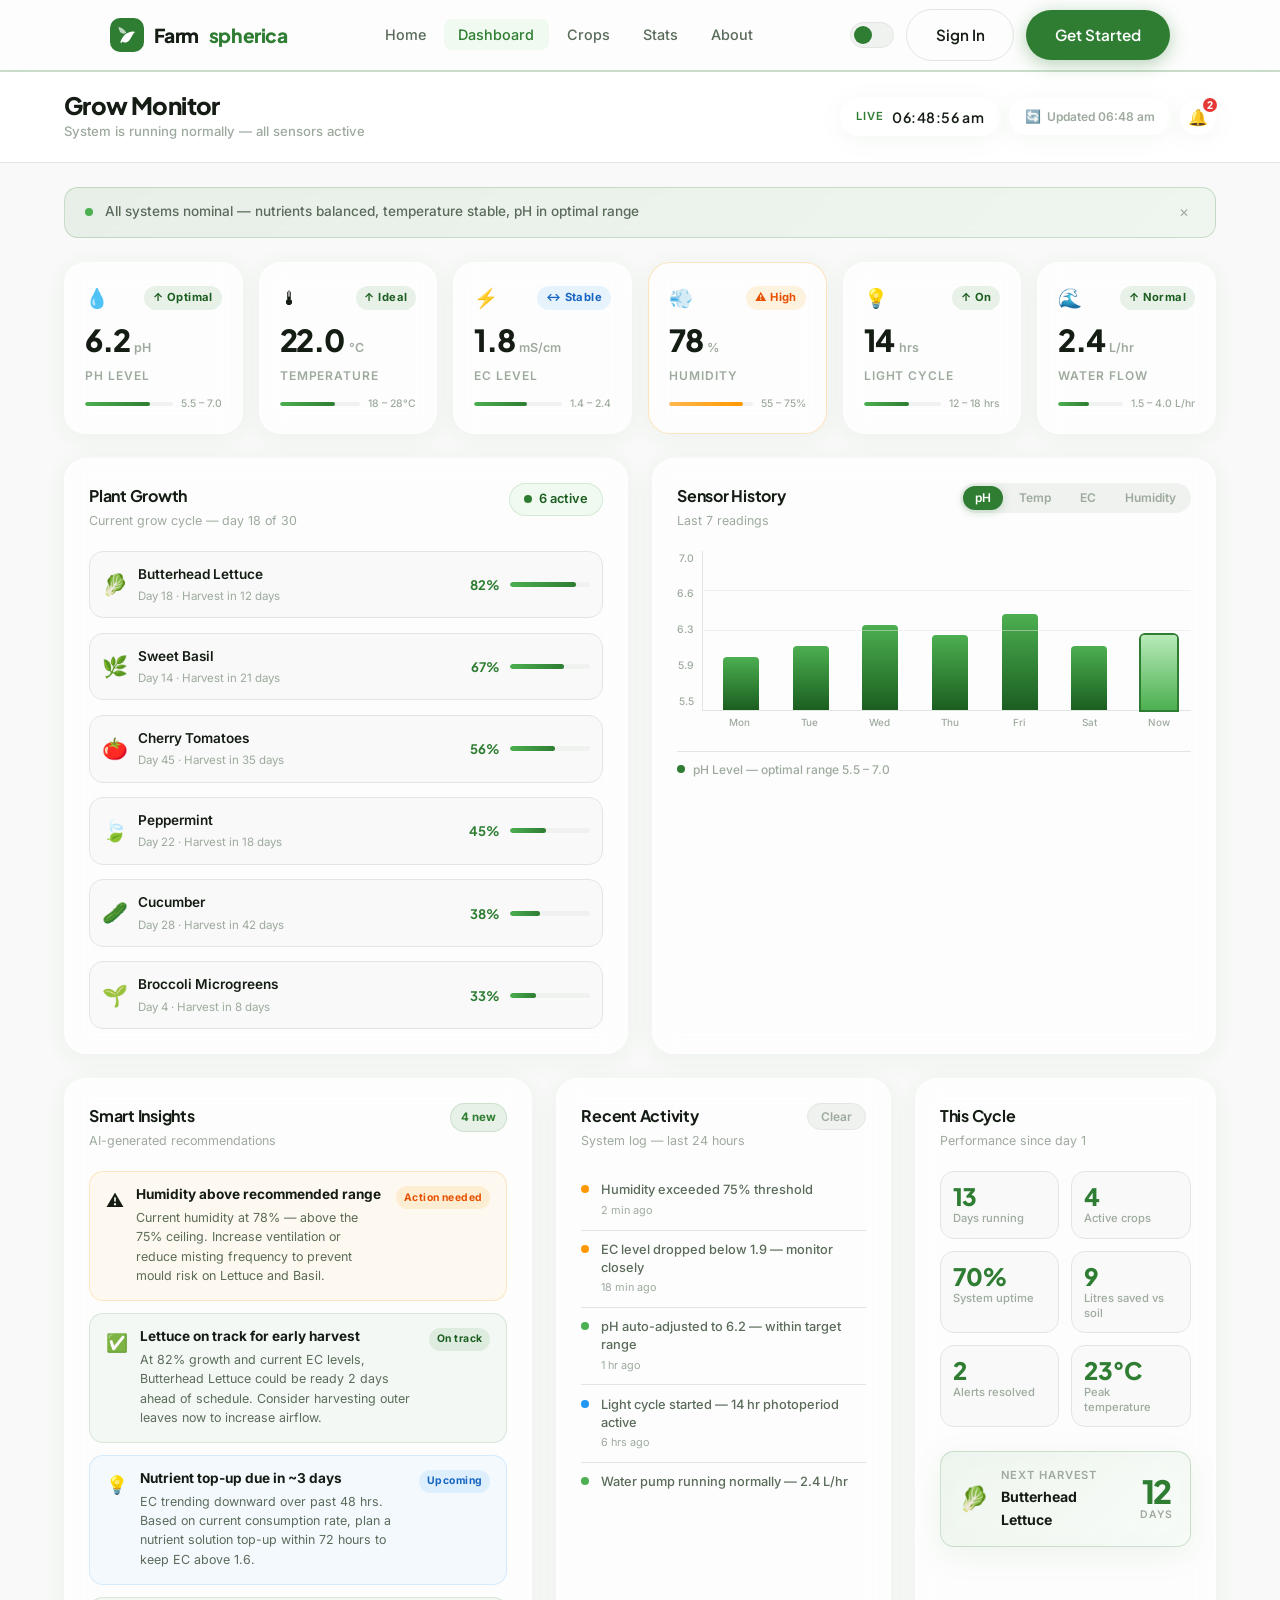
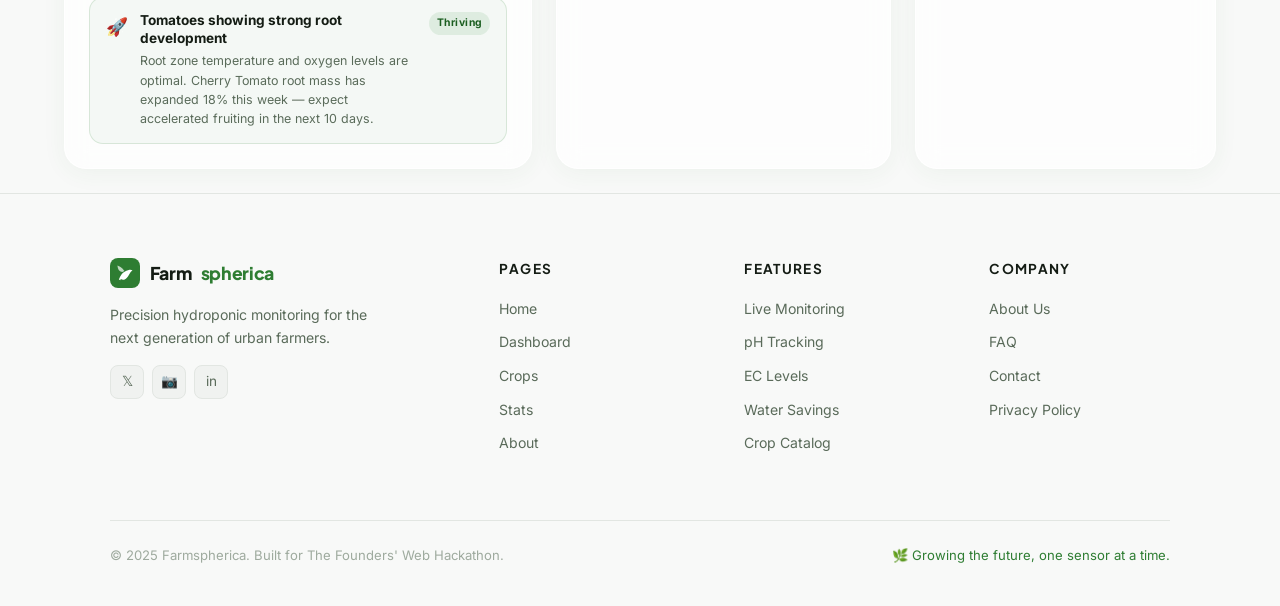
==== dashboard.html @ fe7f2548 "Add files via upload" ====
<!DOCTYPE html>
<html lang="en" data-theme="light">
<head>
  <meta charset="UTF-8" />
  <meta name="viewport" content="width=device-width, initial-scale=1.0" />
  <title>Dashboard — Farmspherica</title>
  <link rel="stylesheet" href="style.css" />
  <link rel="stylesheet" href="mobile.css" />
  <link rel="stylesheet" href="dashboard.css" />
  <link rel="preconnect" href="https://fonts.googleapis.com" />
  <link rel="preconnect" href="https://fonts.gstatic.com" crossorigin />
</head>
<body>

  <!-- ═══════════════ HEADER ═══════════════ -->
  <header class="site-header" id="site-header">
    <nav class="nav-inner">
      <a href="index.html" class="nav-logo">
        <div class="nav-logo-icon">
          <svg viewBox="0 0 24 24" xmlns="http://www.w3.org/2000/svg">
            <path d="M17 8C8 10 5.9 16.17 3.82 20.82L5.71 21.5C5.96 20.97 6.23 20.43 6.5 19.91C7.44 20.58 8.5 21 9.5 21C13.5 21 15.5 17.5 17.5 14C18.5 12.27 20 9.5 22 8.5C20.93 7.83 18.79 7.65 17 8Z"/>
            <path d="M2 2C2 2 2 8 6 10C9.5 11.73 11 9 11 9C11 9 9 6 6 4L2 2Z" opacity="0.7"/>
          </svg>
        </div>
        Farm<span>spherica</span>
      </a>

      <ul class="nav-links">
        <li><a href="index.html">Home</a></li>
        <li><a href="dashboard.html" class="active">Dashboard</a></li>
        <li><a href="crops.html">Crops</a></li>
        <li><a href="stats.html">Stats</a></li>
        <li><a href="about.html">About</a></li>
      </ul>

      <div class="nav-actions">
        <button class="theme-toggle" id="themeToggle" aria-label="Toggle dark mode"></button>
        <a href="login.html" class="btn btn-ghost nav-login-btn">Sign In</a>
        <a href="login.html" class="btn btn-primary nav-signup-btn">Get Started</a>
      </div>

      <button class="nav-hamburger" id="navHamburger" aria-label="Open menu">
        <span></span><span></span><span></span>
      </button>
    </nav>
  </header>

  <nav class="nav-mobile" id="navMobile">
    <a href="index.html">Home</a>
    <a href="dashboard.html" class="active">Dashboard</a>
    <a href="crops.html">Crops</a>
    <a href="stats.html">Stats</a>
    <a href="about.html">About</a>
    <div class="nav-mobile-divider"></div>
    <a href="login.html" class="nav-mobile-login" id="navMobileLogin">Sign In</a>
  </nav>

  <main class="dash-main">

    <!-- ═══════════════ DASH HEADER BAR ═══════════════ -->
    <div class="dash-topbar">
      <div class="dash-topbar-inner">
        <div class="dash-topbar-left">
          <div class="dash-greeting">
            <h1 class="dash-title">Grow Monitor</h1>
            <p class="dash-subtitle">System is running normally — all sensors active</p>
          </div>
        </div>
        <div class="dash-topbar-right">
          <div class="dash-clock-wrap glass-card">
            <span class="dash-clock-label">Live</span>
            <span class="dash-clock" id="live-clock">--:--:--</span>
          </div>
          <div class="dash-refresh glass-card">
            <span class="dash-refresh-icon" id="refreshIcon">🔄</span>
            <span id="last-refreshed">Updating…</span>
          </div>
          <button class="dash-alert-btn glass-card" id="alertToggleBtn" aria-label="View alerts">
            🔔
            <span class="alert-badge" id="alertBadge">2</span>
          </button>
        </div>
      </div>
    </div>

    <div class="dash-body">

      <!-- ═══════════════ SYSTEM STATUS BANNER ═══════════════ -->
      <div class="status-banner reveal" id="statusBanner">
        <div class="status-banner-dot"></div>
        <span class="status-banner-text" id="statusText">All systems nominal — nutrients balanced, temperature stable, pH in optimal range</span>
        <button class="status-banner-close" id="bannerClose" aria-label="Dismiss">✕</button>
      </div>

      <!-- ═══════════════ STAT CARDS ROW ═══════════════ -->
      <div class="stat-cards-grid">

        <div class="stat-card glass-card reveal delay-1" data-status="good">
          <div class="stat-card-top">
            <div class="stat-card-icon">💧</div>
            <div class="stat-card-trend trend-up" id="trend-ph">↑ Optimal</div>
          </div>
          <div class="stat-card-value">
            <span class="stat-big" id="sensor-ph">6.2</span>
            <span class="stat-unit">pH</span>
          </div>
          <div class="stat-card-label">pH Level</div>
          <div class="stat-card-bar">
            <div class="stat-bar-track">
              <div class="stat-bar-fill" id="bar-ph" style="width:0%" data-width="74%"></div>
            </div>
            <span class="stat-bar-range">5.5 – 7.0</span>
          </div>
        </div>

        <div class="stat-card glass-card reveal delay-2" data-status="good">
          <div class="stat-card-top">
            <div class="stat-card-icon">🌡</div>
            <div class="stat-card-trend trend-up" id="trend-temp">↑ Ideal</div>
          </div>
          <div class="stat-card-value">
            <span class="stat-big" id="sensor-temp">22.0</span>
            <span class="stat-unit">°C</span>
          </div>
          <div class="stat-card-label">Temperature</div>
          <div class="stat-card-bar">
            <div class="stat-bar-track">
              <div class="stat-bar-fill" id="bar-temp" style="width:0%" data-width="68%"></div>
            </div>
            <span class="stat-bar-range">18 – 28°C</span>
          </div>
        </div>

        <div class="stat-card glass-card reveal delay-3" data-status="good">
          <div class="stat-card-top">
            <div class="stat-card-icon">⚡</div>
            <div class="stat-card-trend trend-stable" id="trend-ec">↔ Stable</div>
          </div>
          <div class="stat-card-value">
            <span class="stat-big" id="sensor-ec">1.8</span>
            <span class="stat-unit">mS/cm</span>
          </div>
          <div class="stat-card-label">EC Level</div>
          <div class="stat-card-bar">
            <div class="stat-bar-track">
              <div class="stat-bar-fill" id="bar-ec" style="width:0%" data-width="60%"></div>
            </div>
            <span class="stat-bar-range">1.4 – 2.4</span>
          </div>
        </div>

        <div class="stat-card glass-card reveal delay-4" data-status="warn">
          <div class="stat-card-top">
            <div class="stat-card-icon">💨</div>
            <div class="stat-card-trend trend-warn" id="trend-hum">⚠ High</div>
          </div>
          <div class="stat-card-value">
            <span class="stat-big" id="sensor-hum">78</span>
            <span class="stat-unit">%</span>
          </div>
          <div class="stat-card-label">Humidity</div>
          <div class="stat-card-bar">
            <div class="stat-bar-track">
              <div class="stat-bar-fill warn" id="bar-hum" style="width:0%" data-width="88%"></div>
            </div>
            <span class="stat-bar-range">55 – 75%</span>
          </div>
        </div>

        <div class="stat-card glass-card reveal delay-5" data-status="good">
          <div class="stat-card-top">
            <div class="stat-card-icon">💡</div>
            <div class="stat-card-trend trend-up" id="trend-light">↑ On</div>
          </div>
          <div class="stat-card-value">
            <span class="stat-big" id="sensor-light">14</span>
            <span class="stat-unit">hrs</span>
          </div>
          <div class="stat-card-label">Light Cycle</div>
          <div class="stat-card-bar">
            <div class="stat-bar-track">
              <div class="stat-bar-fill" id="bar-light" style="width:0%" data-width="58%"></div>
            </div>
            <span class="stat-bar-range">12 – 18 hrs</span>
          </div>
        </div>

        <div class="stat-card glass-card reveal delay-6" data-status="good">
          <div class="stat-card-top">
            <div class="stat-card-icon">🌊</div>
            <div class="stat-card-trend trend-up" id="trend-water">↑ Normal</div>
          </div>
          <div class="stat-card-value">
            <span class="stat-big" id="sensor-water">2.4</span>
            <span class="stat-unit">L/hr</span>
          </div>
          <div class="stat-card-label">Water Flow</div>
          <div class="stat-card-bar">
            <div class="stat-bar-track">
              <div class="stat-bar-fill" id="bar-water" style="width:0%" data-width="48%"></div>
            </div>
            <span class="stat-bar-range">1.5 – 4.0 L/hr</span>
          </div>
        </div>

      </div>

      <!-- ═══════════════ MAIN GRID: CROPS + CHART + INSIGHTS ═══════════════ -->
      <div class="dash-mid-grid">

        <!-- PLANT GROWTH TRACKER -->
        <div class="dash-panel glass-card reveal" id="plantPanel">
          <div class="panel-header">
            <div>
              <h2 class="panel-title">Plant Growth</h2>
              <p class="panel-sub">Current grow cycle — day 18 of 30</p>
            </div>
            <span class="badge"><span class="dot"></span> 6 active</span>
          </div>

          <div class="plant-list" id="plantList">

            <div class="plant-item">
              <div class="plant-item-info">
                <span class="plant-item-emoji">🥬</span>
                <div class="plant-item-text">
                  <span class="plant-item-name">Butterhead Lettuce</span>
                  <span class="plant-item-meta">Day 18 · Harvest in 12 days</span>
                </div>
              </div>
              <div class="plant-item-right">
                <span class="plant-item-pct">82%</span>
                <div class="plant-progress-track">
                  <div class="plant-progress-fill dash-bar-fill" data-width="82%"></div>
                </div>
              </div>
            </div>

            <div class="plant-item">
              <div class="plant-item-info">
                <span class="plant-item-emoji">🌿</span>
                <div class="plant-item-text">
                  <span class="plant-item-name">Sweet Basil</span>
                  <span class="plant-item-meta">Day 14 · Harvest in 21 days</span>
                </div>
              </div>
              <div class="plant-item-right">
                <span class="plant-item-pct">67%</span>
                <div class="plant-progress-track">
                  <div class="plant-progress-fill dash-bar-fill" data-width="67%"></div>
                </div>
              </div>
            </div>

            <div class="plant-item">
              <div class="plant-item-info">
                <span class="plant-item-emoji">🍅</span>
                <div class="plant-item-text">
                  <span class="plant-item-name">Cherry Tomatoes</span>
                  <span class="plant-item-meta">Day 45 · Harvest in 35 days</span>
                </div>
              </div>
              <div class="plant-item-right">
                <span class="plant-item-pct">56%</span>
                <div class="plant-progress-track">
                  <div class="plant-progress-fill dash-bar-fill" data-width="56%"></div>
                </div>
              </div>
            </div>

            <div class="plant-item">
              <div class="plant-item-info">
                <span class="plant-item-emoji">🍃</span>
                <div class="plant-item-text">
                  <span class="plant-item-name">Peppermint</span>
                  <span class="plant-item-meta">Day 22 · Harvest in 18 days</span>
                </div>
              </div>
              <div class="plant-item-right">
                <span class="plant-item-pct">45%</span>
                <div class="plant-progress-track">
                  <div class="plant-progress-fill dash-bar-fill" data-width="45%"></div>
                </div>
              </div>
            </div>

            <div class="plant-item">
              <div class="plant-item-info">
                <span class="plant-item-emoji">🥒</span>
                <div class="plant-item-text">
                  <span class="plant-item-name">Cucumber</span>
                  <span class="plant-item-meta">Day 28 · Harvest in 42 days</span>
                </div>
              </div>
              <div class="plant-item-right">
                <span class="plant-item-pct">38%</span>
                <div class="plant-progress-track">
                  <div class="plant-progress-fill dash-bar-fill" data-width="38%"></div>
                </div>
              </div>
            </div>

            <div class="plant-item">
              <div class="plant-item-info">
                <span class="plant-item-emoji">🌱</span>
                <div class="plant-item-text">
                  <span class="plant-item-name">Broccoli Microgreens</span>
                  <span class="plant-item-meta">Day 4 · Harvest in 8 days</span>
                </div>
              </div>
              <div class="plant-item-right">
                <span class="plant-item-pct">33%</span>
                <div class="plant-progress-track">
                  <div class="plant-progress-fill dash-bar-fill" data-width="33%"></div>
                </div>
              </div>
            </div>

          </div>
        </div>

        <!-- SENSOR HISTORY CHART -->
        <div class="dash-panel glass-card reveal delay-2" id="chartPanel">
          <div class="panel-header">
            <div>
              <h2 class="panel-title">Sensor History</h2>
              <p class="panel-sub">Last 7 readings</p>
            </div>
            <div class="chart-tabs">
              <button class="chart-tab active" data-metric="ph">pH</button>
              <button class="chart-tab" data-metric="temp">Temp</button>
              <button class="chart-tab" data-metric="ec">EC</button>
              <button class="chart-tab" data-metric="hum">Humidity</button>
            </div>
          </div>
          <div class="chart-area">
            <div class="chart-y-labels" id="chartYLabels"></div>
            <div class="chart-bars-wrap">
              <div class="chart-bars" id="chartBars"></div>
              <div class="chart-x-labels" id="chartXLabels"></div>
            </div>
          </div>
          <div class="chart-legend">
            <span class="chart-legend-dot"></span>
            <span class="chart-legend-label" id="chartLegendLabel">pH Level — optimal range 5.5 – 7.0</span>
          </div>
        </div>

      </div>

      <!-- ═══════════════ INSIGHTS + ALERTS ROW ═══════════════ -->
      <div class="dash-bottom-grid">

        <!-- INSIGHTS PANEL -->
        <div class="dash-panel glass-card reveal" id="insightsPanel">
          <div class="panel-header">
            <div>
              <h2 class="panel-title">Smart Insights</h2>
              <p class="panel-sub">AI-generated recommendations</p>
            </div>
            <span class="insight-count-badge" id="insightCount">4 new</span>
          </div>

          <div class="insights-list" id="insightsList">

            <div class="insight-item insight-warn reveal delay-1">
              <div class="insight-icon">⚠️</div>
              <div class="insight-body">
                <p class="insight-title">Humidity above recommended range</p>
                <p class="insight-desc">Current humidity at 78% — above the 75% ceiling. Increase ventilation or reduce misting frequency to prevent mould risk on Lettuce and Basil.</p>
              </div>
              <span class="insight-tag tag-warn">Action needed</span>
            </div>

            <div class="insight-item insight-good reveal delay-2">
              <div class="insight-icon">✅</div>
              <div class="insight-body">
                <p class="insight-title">Lettuce on track for early harvest</p>
                <p class="insight-desc">At 82% growth and current EC levels, Butterhead Lettuce could be ready 2 days ahead of schedule. Consider harvesting outer leaves now to increase airflow.</p>
              </div>
              <span class="insight-tag tag-good">On track</span>
            </div>

            <div class="insight-item insight-info reveal delay-3">
              <div class="insight-icon">💡</div>
              <div class="insight-body">
                <p class="insight-title">Nutrient top-up due in ~3 days</p>
                <p class="insight-desc">EC trending downward over past 48 hrs. Based on current consumption rate, plan a nutrient solution top-up within 72 hours to keep EC above 1.6.</p>
              </div>
              <span class="insight-tag tag-info">Upcoming</span>
            </div>

            <div class="insight-item insight-good reveal delay-4">
              <div class="insight-icon">🚀</div>
              <div class="insight-body">
                <p class="insight-title">Tomatoes showing strong root development</p>
                <p class="insight-desc">Root zone temperature and oxygen levels are optimal. Cherry Tomato root mass has expanded 18% this week — expect accelerated fruiting in the next 10 days.</p>
              </div>
              <span class="insight-tag tag-good">Thriving</span>
            </div>

          </div>
        </div>

        <!-- ALERTS + ACTIVITY PANEL -->
        <div class="dash-panel glass-card reveal delay-2" id="alertsPanel">
          <div class="panel-header">
            <div>
              <h2 class="panel-title">Recent Activity</h2>
              <p class="panel-sub">System log — last 24 hours</p>
            </div>
            <button class="clear-log-btn" id="clearLogBtn">Clear</button>
          </div>

          <div class="activity-log" id="activityLog">

            <div class="activity-item activity-warn">
              <div class="activity-dot dot-warn"></div>
              <div class="activity-body">
                <p class="activity-text">Humidity exceeded 75% threshold</p>
                <span class="activity-time">2 min ago</span>
              </div>
            </div>

            <div class="activity-item activity-warn">
              <div class="activity-dot dot-warn"></div>
              <div class="activity-body">
                <p class="activity-text">EC level dropped below 1.9 — monitor closely</p>
                <span class="activity-time">18 min ago</span>
              </div>
            </div>

            <div class="activity-item activity-good">
              <div class="activity-dot dot-good"></div>
              <div class="activity-body">
                <p class="activity-text">pH auto-adjusted to 6.2 — within target range</p>
                <span class="activity-time">1 hr ago</span>
              </div>
            </div>

            <div class="activity-item activity-info">
              <div class="activity-dot dot-info"></div>
              <div class="activity-body">
                <p class="activity-text">Light cycle started — 14 hr photoperiod active</p>
                <span class="activity-time">6 hrs ago</span>
              </div>
            </div>

            <div class="activity-item activity-good">
              <div class="activity-dot dot-good"></div>
              <div class="activity-body">
                <p class="activity-text">Water pump running normally — 2.4 L/hr</p>
                <span class="activity-time">6 hrs ago</span>
              </div>
            </div>

            <div class="activity-item activity-good">
              <div class="activity-dot dot-good"></div>
              <div class="activity-body">
                <p class="activity-text">Temperature stable at 22°C for 12+ hours</p>
                <span class="activity-time">12 hrs ago</span>
              </div>
            </div>

            <div class="activity-item activity-info">
              <div class="activity-dot dot-info"></div>
              <div class="activity-body">
                <p class="activity-text">Daily nutrient dosage completed successfully</p>
                <span class="activity-time">18 hrs ago</span>
              </div>
            </div>

            <div class="activity-item activity-good">
              <div class="activity-dot dot-good"></div>
              <div class="activity-body">
                <p class="activity-text">System health check passed — all sensors online</p>
                <span class="activity-time">24 hrs ago</span>
              </div>
            </div>

          </div>
        </div>

        <!-- QUICK STATS PANEL -->
        <div class="dash-panel glass-card reveal delay-3" id="quickStatsPanel">
          <div class="panel-header">
            <div>
              <h2 class="panel-title">This Cycle</h2>
              <p class="panel-sub">Performance since day 1</p>
            </div>
          </div>

          <div class="quick-stats-grid">
            <div class="quick-stat-item">
              <span class="quick-stat-num" data-count="18">0</span>
              <span class="quick-stat-label">Days running</span>
            </div>
            <div class="quick-stat-item">
              <span class="quick-stat-num" data-count="6">0</span>
              <span class="quick-stat-label">Active crops</span>
            </div>
            <div class="quick-stat-item">
              <span class="quick-stat-num" data-count="94" data-suffix="%">0</span>
              <span class="quick-stat-label">System uptime</span>
            </div>
            <div class="quick-stat-item">
              <span class="quick-stat-num" data-count="12">0</span>
              <span class="quick-stat-label">Litres saved vs soil</span>
            </div>
            <div class="quick-stat-item">
              <span class="quick-stat-num" data-count="3">0</span>
              <span class="quick-stat-label">Alerts resolved</span>
            </div>
            <div class="quick-stat-item">
              <span class="quick-stat-num" data-count="31" data-suffix="°C">0</span>
              <span class="quick-stat-label">Peak temperature</span>
            </div>
          </div>

          <!-- Next harvest countdown -->
          <div class="harvest-countdown glass">
            <span class="harvest-icon">🥬</span>
            <div class="harvest-text">
              <p class="harvest-label">Next harvest</p>
              <p class="harvest-crop">Butterhead Lettuce</p>
            </div>
            <div class="harvest-days">
              <span class="harvest-num" id="harvestDays">12</span>
              <span class="harvest-unit">days</span>
            </div>
          </div>
        </div>

      </div>

    </div><!-- /dash-body -->
  </main>

  <!-- ═══════════════ FOOTER ═══════════════ -->
  <footer class="site-footer">
    <div class="footer-inner">
      <div class="footer-top">
        <div class="footer-brand">
          <div class="footer-logo">
            <div class="footer-logo-icon">
              <svg viewBox="0 0 24 24"><path d="M17 8C8 10 5.9 16.17 3.82 20.82L5.71 21.5C5.96 20.97 6.23 20.43 6.5 19.91C7.44 20.58 8.5 21 9.5 21C13.5 21 15.5 17.5 17.5 14C18.5 12.27 20 9.5 22 8.5C20.93 7.83 18.79 7.65 17 8Z"/><path d="M2 2C2 2 2 8 6 10C9.5 11.73 11 9 11 9C11 9 9 6 6 4L2 2Z" opacity="0.7"/></svg>
            </div>
            Farm<span style="color:var(--accent)">spherica</span>
          </div>
          <p class="footer-tagline">Precision hydroponic monitoring for the next generation of urban farmers.</p>
          <div class="footer-socials">
            <a class="social-btn" href="#">𝕏</a>
            <a class="social-btn" href="#">📷</a>
            <a class="social-btn" href="#">in</a>
          </div>
        </div>
        <div>
          <p class="footer-col-title">Pages</p>
          <ul class="footer-links">
            <li><a href="index.html">Home</a></li>
            <li><a href="dashboard.html">Dashboard</a></li>
            <li><a href="crops.html">Crops</a></li>
            <li><a href="stats.html">Stats</a></li>
            <li><a href="about.html">About</a></li>
          </ul>
        </div>
        <div>
          <p class="footer-col-title">Features</p>
          <ul class="footer-links">
            <li><a href="#">Live Monitoring</a></li>
            <li><a href="#">pH Tracking</a></li>
            <li><a href="#">EC Levels</a></li>
            <li><a href="stats.html">Water Savings</a></li>
            <li><a href="crops.html">Crop Catalog</a></li>
          </ul>
        </div>
        <div>
          <p class="footer-col-title">Company</p>
          <ul class="footer-links">
            <li><a href="about.html">About Us</a></li>
            <li><a href="about.html#faq">FAQ</a></li>
            <li><a href="#">Contact</a></li>
            <li><a href="#">Privacy Policy</a></li>
          </ul>
        </div>
      </div>
      <div class="footer-bottom">
        <p class="footer-copy">© 2025 Farmspherica. Built for The Founders' Web Hackathon.</p>
        <p class="footer-copy" style="color: var(--accent);">🌿 Growing the future, one sensor at a time.</p>
      </div>
    </div>
  </footer>

  <script src="auth.js"></script>
  <script src="app.js"></script>
  <script src="dashboard.js"></script>
</body>
</html>
---- style.css ----
/* ============================================================
   FARMSPHERICA — style.css
   White & green base · Glassmorphism · Scroll animations
   Dark mode via [data-theme="dark"] on <html>
   ============================================================ */

/* ── Fonts ── */
@import url('https://fonts.googleapis.com/css2?family=Plus+Jakarta+Sans:wght@400;500;600;700;800&family=Inter:wght@400;500;600&display=swap');

/* ── Design tokens ── */
:root {
  /* Core palette */
  --green-50:  #f0faf0;
  --green-100: #dcf5dc;
  --green-200: #b8eab8;
  --green-400: #4caf50;
  --green-500: #2e7d32;
  --green-600: #1b5e20;
  --green-700: #144d18;

  /* Neutrals */
  --white:     #ffffff;
  --gray-50:   #f8f9f8;
  --gray-100:  #f0f2f0;
  --gray-200:  #e2e6e2;
  --gray-400:  #9eaa9e;
  --gray-600:  #5a6b5a;
  --gray-800:  #2a342a;
  --gray-900:  #141c14;

  /* Semantic */
  --bg:           var(--white);
  --bg-secondary: var(--gray-50);
  --bg-tertiary:  var(--gray-100);
  --text-primary:   var(--gray-900);
  --text-secondary: var(--gray-600);
  --text-muted:     var(--gray-400);
  --accent:       var(--green-500);
  --accent-light: var(--green-400);
  --accent-soft:  var(--green-50);
  --border:       var(--gray-200);

  /* Glassmorphism */
  --glass-bg:     rgba(255, 255, 255, 0.65);
  --glass-border: rgba(255, 255, 255, 0.8);
  --glass-blur:   blur(18px);
  --glass-shadow: 0 8px 32px rgba(46, 125, 50, 0.08);

  /* Glass cards */
  --card-bg:     rgba(255, 255, 255, 0.7);
  --card-border: rgba(255, 255, 255, 0.9);
  --card-shadow: 0 4px 24px rgba(46, 125, 50, 0.06);

  /* Typography */
  --font-display: 'Plus Jakarta Sans', sans-serif;
  --font-body:    'Inter', sans-serif;

  /* Spacing */
  --space-xs:  0.5rem;
  --space-sm:  1rem;
  --space-md:  1.5rem;
  --space-lg:  2.5rem;
  --space-xl:  4rem;
  --space-2xl: 6rem;
  --space-3xl: 8rem;

  /* Radius */
  --radius-sm:  8px;
  --radius-md:  14px;
  --radius-lg:  22px;
  --radius-xl:  32px;
  --radius-full: 9999px;

  /* Transition */
  --transition: 0.3s cubic-bezier(0.4, 0, 0.2, 1);
  --transition-slow: 0.6s cubic-bezier(0.4, 0, 0.2, 1);

  /* Nav height */
  --nav-h: 72px;
}

/* ── Dark mode tokens ── */
[data-theme="dark"] {
  --bg:           #0e1a0e;
  --bg-secondary: #131f13;
  --bg-tertiary:  #1a2b1a;
  --text-primary:   #edf4ed;
  --text-secondary: #8fa88f;
  --text-muted:     #5a7a5a;
  --accent:       var(--green-400);
  --accent-light: #66bb6a;
  --accent-soft:  rgba(76, 175, 80, 0.12);
  --border:       rgba(255,255,255,0.08);

  --glass-bg:     rgba(14, 26, 14, 0.75);
  --glass-border: rgba(76, 175, 80, 0.15);
  --glass-shadow: 0 8px 32px rgba(0, 0, 0, 0.4);

  --card-bg:     rgba(19, 31, 19, 0.8);
  --card-border: rgba(76, 175, 80, 0.12);
  --card-shadow: 0 4px 24px rgba(0, 0, 0, 0.3);
}

/* ── Reset ── */
*, *::before, *::after { box-sizing: border-box; margin: 0; padding: 0; }
html { scroll-behavior: smooth; font-size: 16px; }
body {
  font-family: var(--font-body);
  background: var(--bg);
  color: var(--text-primary);
  transition: background var(--transition), color var(--transition);
  overflow-x: hidden;
  line-height: 1.6;
}
img { max-width: 100%; display: block; }
a { color: inherit; text-decoration: none; }
button { cursor: pointer; border: none; background: none; font-family: inherit; }
ul, ol { list-style: none; }

/* ── Typography scale ── */
.display-xl {
  font-family: var(--font-display);
  font-size: clamp(3rem, 7vw, 5.5rem);
  font-weight: 800;
  line-height: 1.05;
  letter-spacing: -0.03em;
  color: var(--text-primary);
}
.display-lg {
  font-family: var(--font-display);
  font-size: clamp(2.2rem, 4.5vw, 3.6rem);
  font-weight: 800;
  line-height: 1.1;
  letter-spacing: -0.025em;
  color: var(--text-primary);
}
.display-md {
  font-family: var(--font-display);
  font-size: clamp(1.5rem, 3vw, 2.2rem);
  font-weight: 700;
  line-height: 1.2;
  letter-spacing: -0.02em;
  color: var(--text-primary);
}
.body-lg {
  font-size: clamp(1rem, 1.6vw, 1.2rem);
  line-height: 1.7;
  color: var(--text-secondary);
  font-weight: 400;
}
.body-sm {
  font-size: 0.9rem;
  line-height: 1.6;
  color: var(--text-secondary);
}
.label {
  font-size: 0.78rem;
  font-weight: 600;
  letter-spacing: 0.14em;
  text-transform: uppercase;
  color: var(--accent);
}
.accent-text { color: var(--accent); }

/* ── Layout ── */
.container {
  width: 100%;
  max-width: 1140px;
  margin: 0 auto;
  padding: 0 var(--space-lg);
}

section {
  padding: var(--space-3xl) 0;
}

/* ── Glassmorphism utilities ── */
.glass {
  background: var(--glass-bg);
  border: 1px solid var(--glass-border);
  backdrop-filter: var(--glass-blur);
  -webkit-backdrop-filter: var(--glass-blur);
  box-shadow: var(--glass-shadow);
}
.glass-card {
  background: var(--card-bg);
  border: 1px solid var(--card-border);
  backdrop-filter: blur(12px);
  -webkit-backdrop-filter: blur(12px);
  box-shadow: var(--card-shadow);
  border-radius: var(--radius-lg);
}

/* ── Buttons ── */
.btn {
  display: inline-flex;
  align-items: center;
  gap: 0.5rem;
  padding: 0.8rem 1.8rem;
  border-radius: var(--radius-full);
  font-family: var(--font-display);
  font-weight: 600;
  font-size: 0.95rem;
  transition: all var(--transition);
}
.btn-primary {
  background: var(--accent);
  color: #fff;
  box-shadow: 0 4px 18px rgba(46, 125, 50, 0.35);
}
.btn-primary:hover {
  background: var(--green-600);
  transform: translateY(-2px);
  box-shadow: 0 8px 28px rgba(46, 125, 50, 0.4);
}
.btn-ghost {
  border: 1.5px solid var(--border);
  color: var(--text-primary);
  background: transparent;
}
.btn-ghost:hover {
  border-color: var(--accent);
  color: var(--accent);
  background: var(--accent-soft);
}

/* ── Badge / tag ── */
.badge {
  display: inline-flex;
  align-items: center;
  gap: 0.4rem;
  padding: 0.35rem 0.9rem;
  border-radius: var(--radius-full);
  font-size: 0.8rem;
  font-weight: 600;
  background: var(--accent-soft);
  color: var(--green-600);
  border: 1px solid rgba(46,125,50,0.15);
}
[data-theme="dark"] .badge {
  color: var(--green-200);
}

/* ── Dot decoration ── */
.dot {
  display: inline-block;
  width: 8px;
  height: 8px;
  border-radius: 50%;
  background: var(--accent);
}

/* ═══════════════════════════════════════
   HEADER / NAV
═══════════════════════════════════════ */
.site-header {
  position: fixed;
  top: 0;
  left: 0;
  right: 0;
  z-index: 100;
  height: var(--nav-h);
  display: flex;
  align-items: center;
  background: var(--glass-bg);
  border-bottom: 1px solid var(--glass-border);
  backdrop-filter: var(--glass-blur);
  -webkit-backdrop-filter: var(--glass-blur);
  transition: background var(--transition), border-color var(--transition), box-shadow var(--transition);
  border-bottom: 2px solid rgba(46, 125, 50, 0.25);
}
.site-header.scrolled {
  box-shadow: 0 4px 24px rgba(46,125,50,0.1);
}
.nav-inner {
  display: flex;
  align-items: center;
  justify-content: space-between;
  width: 100%;
  max-width: 1140px;
  margin: 0 auto;
  padding: 0 var(--space-lg);
}
.nav-logo {
  display: flex;
  align-items: center;
  gap: 0.6rem;
  font-family: var(--font-display);
  font-weight: 800;
  font-size: 1.2rem;
  color: var(--text-primary);
  letter-spacing: -0.02em;
}
.nav-logo-icon {
  width: 34px;
  height: 34px;
  background: var(--accent);
  border-radius: 10px;
  display: flex;
  align-items: center;
  justify-content: center;
  flex-shrink: 0;
}
.nav-logo-icon svg {
  width: 20px;
  height: 20px;
  fill: #fff;
}
.nav-logo span { color: var(--accent); }

.nav-links {
  display: flex;
  align-items: center;
  gap: 0.25rem;
}
.nav-links a {
  padding: 0.45rem 0.9rem;
  border-radius: var(--radius-sm);
  font-size: 0.9rem;
  font-weight: 500;
  color: var(--text-secondary);
  transition: all var(--transition);
}
.nav-links a:hover,
.nav-links a.active {
  color: var(--accent);
  background: var(--accent-soft);
}

.nav-actions {
  display: flex;
  align-items: center;
  gap: 0.75rem;
}

/* Dark mode toggle */
.theme-toggle {
  width: 44px;
  height: 26px;
  border-radius: var(--radius-full);
  background: var(--bg-tertiary);
  border: 1.5px solid var(--border);
  position: relative;
  transition: all var(--transition);
  flex-shrink: 0;
}
.theme-toggle::after {
  content: '';
  position: absolute;
  top: 3px;
  left: 3px;
  width: 18px;
  height: 18px;
  border-radius: 50%;
  background: var(--accent);
  transition: transform var(--transition);
}
[data-theme="dark"] .theme-toggle {
  background: var(--green-700);
  border-color: var(--accent);
}
[data-theme="dark"] .theme-toggle::after {
  transform: translateX(18px);
}

/* Hamburger */
.nav-hamburger {
  display: none;
  flex-direction: column;
  gap: 5px;
  padding: 6px;
  border-radius: var(--radius-sm);
}
.nav-hamburger span {
  display: block;
  width: 22px;
  height: 2px;
  background: var(--text-primary);
  border-radius: 2px;
  transition: all var(--transition);
}
.nav-hamburger.open span:nth-child(1) { transform: translateY(7px) rotate(45deg); }
.nav-hamburger.open span:nth-child(2) { opacity: 0; }
.nav-hamburger.open span:nth-child(3) { transform: translateY(-7px) rotate(-45deg); }

/* Mobile nav */
.nav-mobile {
  display: none;
  position: fixed;
  top: var(--nav-h);
  left: 0;
  right: 0;
  z-index: 99;
  background: var(--glass-bg);
  backdrop-filter: var(--glass-blur);
  -webkit-backdrop-filter: var(--glass-blur);
  border-bottom: 1px solid var(--glass-border);
  padding: var(--space-sm) var(--space-lg);
  flex-direction: column;
  gap: 0.25rem;
}
.nav-mobile.open { display: flex; }
.nav-mobile a {
  padding: 0.7rem 0.9rem;
  border-radius: var(--radius-sm);
  font-weight: 500;
  color: var(--text-secondary);
  transition: all var(--transition);
}
.nav-mobile a:hover { color: var(--accent); background: var(--accent-soft); }

/* ═══════════════════════════════════════
   SCROLL ANIMATIONS
═══════════════════════════════════════ */
.reveal {
  opacity: 0;
  transform: translateY(32px);
  transition: opacity 0.7s cubic-bezier(0.4, 0, 0.2, 1),
              transform 0.7s cubic-bezier(0.4, 0, 0.2, 1);
}
.reveal.visible {
  opacity: 1;
  transform: translateY(0);
}
.reveal-left {
  opacity: 0;
  transform: translateX(-32px);
  transition: opacity 0.7s cubic-bezier(0.4, 0, 0.2, 1),
              transform 0.7s cubic-bezier(0.4, 0, 0.2, 1);
}
.reveal-left.visible {
  opacity: 1;
  transform: translateX(0);
}
.reveal-right {
  opacity: 0;
  transform: translateX(32px);
  transition: opacity 0.7s cubic-bezier(0.4, 0, 0.2, 1),
              transform 0.7s cubic-bezier(0.4, 0, 0.2, 1);
}
.reveal-right.visible {
  opacity: 1;
  transform: translateX(0);
}
.reveal-scale {
  opacity: 0;
  transform: scale(0.94);
  transition: opacity 0.6s cubic-bezier(0.4, 0, 0.2, 1),
              transform 0.6s cubic-bezier(0.4, 0, 0.2, 1);
}
.reveal-scale.visible {
  opacity: 1;
  transform: scale(1);
}

/* Stagger delays */
.delay-1 { transition-delay: 0.1s; }
.delay-2 { transition-delay: 0.2s; }
.delay-3 { transition-delay: 0.3s; }
.delay-4 { transition-delay: 0.4s; }
.delay-5 { transition-delay: 0.5s; }
.delay-6 { transition-delay: 0.6s; }

/* ═══════════════════════════════════════
   HERO SECTION
═══════════════════════════════════════ */
.hero {
  min-height: 100vh;
  display: flex;
  align-items: center;
  padding-top: var(--nav-h);
  position: relative;
  overflow: hidden;
  background: var(--bg);
}

/* Soft radial glow behind hero */
.hero::before {
  content: '';
  position: absolute;
  top: -10%;
  right: -5%;
  width: 60vw;
  height: 70vh;
  background: radial-gradient(ellipse at center, rgba(76,175,80,0.13) 0%, transparent 70%);
  pointer-events: none;
}
.hero::after {
  content: '';
  position: absolute;
  bottom: -5%;
  left: -5%;
  width: 40vw;
  height: 50vh;
  background: radial-gradient(ellipse at center, rgba(46,125,50,0.08) 0%, transparent 70%);
  pointer-events: none;
}

.hero-inner {
  display: grid;
  grid-template-columns: 1fr 1fr;
  align-items: center;
  gap: var(--space-xl);
  position: relative;
  z-index: 1;
}
.hero-content { display: flex; flex-direction: column; gap: var(--space-md); }

.hero-eyebrow {
  display: flex;
  align-items: center;
  gap: 0.6rem;
}

.hero-headline { display: flex; flex-direction: column; gap: 0.2rem; }
.hero-headline .line-green { color: var(--accent); }

.hero-ctas {
  display: flex;
  align-items: center;
  gap: var(--space-sm);
  flex-wrap: wrap;
  margin-top: 0.5rem;
}

.hero-stats {
  display: flex;
  gap: var(--space-lg);
  padding-top: var(--space-sm);
  border-top: 1px solid var(--border);
  margin-top: 0.5rem;
  flex-wrap: wrap;
}
.hero-stat-item { display: flex; flex-direction: column; gap: 0.2rem; }
.hero-stat-num {
  font-family: var(--font-display);
  font-size: 1.6rem;
  font-weight: 800;
  letter-spacing: -0.03em;
  color: var(--text-primary);
}
.hero-stat-label { font-size: 0.82rem; color: var(--text-muted); font-weight: 500; }

/* Hero visual (right column) */
.hero-visual {
  position: relative;
  display: flex;
  justify-content: center;
  align-items: center;
}

.hero-card-wrap {
  position: relative;
  width: 100%;
  max-width: 420px;
}

/* Main glass card in hero */
.hero-glass-card {
  background: var(--card-bg);
  border: 1px solid var(--card-border);
  backdrop-filter: blur(20px);
  -webkit-backdrop-filter: blur(20px);
  box-shadow: 0 20px 60px rgba(46,125,50,0.12), 0 4px 16px rgba(0,0,0,0.06);
  border-radius: var(--radius-xl);
  padding: var(--space-lg);
  position: relative;
  z-index: 2;
}

.hero-card-header {
  display: flex;
  align-items: center;
  justify-content: space-between;
  margin-bottom: var(--space-md);
}
.hero-card-title {
  font-family: var(--font-display);
  font-size: 1rem;
  font-weight: 700;
  color: var(--text-primary);
}
.status-pill {
  display: flex;
  align-items: center;
  gap: 0.4rem;
  font-size: 0.75rem;
  font-weight: 600;
  color: var(--green-600);
  background: var(--green-50);
  border: 1px solid rgba(46,125,50,0.15);
  padding: 0.3rem 0.7rem;
  border-radius: var(--radius-full);
}
[data-theme="dark"] .status-pill {
  color: var(--green-200);
  background: rgba(76,175,80,0.1);
}
.status-dot {
  width: 7px;
  height: 7px;
  border-radius: 50%;
  background: var(--green-400);
  animation: blink 2s ease-in-out infinite;
}
@keyframes blink {
  0%, 100% { opacity: 1; }
  50% { opacity: 0.3; }
}

.hero-mini-stats {
  display: grid;
  grid-template-columns: 1fr 1fr;
  gap: var(--space-sm);
  margin-bottom: var(--space-md);
}
.mini-stat-card {
  background: var(--bg-secondary);
  border: 1px solid var(--border);
  border-radius: var(--radius-md);
  padding: var(--space-sm);
  transition: all var(--transition);
}
.mini-stat-card:hover {
  border-color: rgba(46,125,50,0.3);
  transform: translateY(-2px);
}
.mini-stat-label {
  font-size: 0.73rem;
  color: var(--text-muted);
  font-weight: 500;
  margin-bottom: 0.3rem;
  text-transform: uppercase;
  letter-spacing: 0.08em;
}
.mini-stat-value {
  font-family: var(--font-display);
  font-size: 1.4rem;
  font-weight: 800;
  color: var(--text-primary);
  letter-spacing: -0.02em;
}
.mini-stat-unit {
  font-size: 0.8rem;
  font-weight: 500;
  color: var(--text-muted);
  margin-left: 0.2rem;
}
.mini-stat-delta {
  font-size: 0.72rem;
  font-weight: 600;
  color: var(--green-500);
  margin-top: 0.2rem;
}
[data-theme="dark"] .mini-stat-delta { color: var(--green-200); }

/* Plant progress bars */
.plant-bars { display: flex; flex-direction: column; gap: 0.75rem; }
.plant-row {
  display: flex;
  align-items: center;
  gap: 0.75rem;
}
.plant-name {
  font-size: 0.82rem;
  font-weight: 500;
  color: var(--text-secondary);
  min-width: 80px;
}
.plant-track {
  flex: 1;
  height: 6px;
  background: var(--bg-tertiary);
  border-radius: var(--radius-full);
  overflow: hidden;
}
.plant-fill {
  height: 100%;
  border-radius: var(--radius-full);
  background: linear-gradient(90deg, var(--green-400), var(--green-500));
  transition: width 1s cubic-bezier(0.4,0,0.2,1);
}
.plant-pct {
  font-size: 0.78rem;
  font-weight: 600;
  color: var(--text-muted);
  min-width: 32px;
  text-align: right;
}

/* Floating accent badges around hero card */
.float-badge {
  position: absolute;
  padding: 0.5rem 1rem;
  border-radius: var(--radius-full);
  font-size: 0.8rem;
  font-weight: 600;
  white-space: nowrap;
  animation: float 4s ease-in-out infinite;
  z-index: 3;
}
.float-badge-1 {
  top: -18px;
  right: -20px;
  background: var(--card-bg);
  border: 1px solid var(--card-border);
  backdrop-filter: blur(12px);
  color: var(--text-primary);
  box-shadow: var(--card-shadow);
  animation-delay: 0s;
}
.float-badge-2 {
  bottom: 30px;
  left: -28px;
  background: var(--accent);
  color: #fff;
  box-shadow: 0 4px 16px rgba(46,125,50,0.35);
  animation-delay: 1.5s;
}
@keyframes float {
  0%, 100% { transform: translateY(0px); }
  50% { transform: translateY(-8px); }
}

/* ═══════════════════════════════════════
   ABOUT / WHAT IS HYDROPONICS
═══════════════════════════════════════ */
.about-section {
  background: var(--bg-secondary);
  position: relative;
  overflow: hidden;
}
.about-section::before {
  content: '';
  position: absolute;
  inset: 0;
  background: radial-gradient(ellipse at 80% 50%, rgba(76,175,80,0.07) 0%, transparent 60%);
  pointer-events: none;
}
.about-inner {
  display: grid;
  grid-template-columns: 1fr 1fr;
  align-items: center;
  gap: var(--space-xl);
  position: relative;
  z-index: 1;
}
.about-content { display: flex; flex-direction: column; gap: var(--space-md); }

.about-points { display: flex; flex-direction: column; gap: var(--space-sm); }
.about-point {
  display: flex;
  align-items: flex-start;
  gap: var(--space-sm);
  padding: var(--space-sm);
  border-radius: var(--radius-md);
  background: var(--card-bg);
  border: 1px solid var(--card-border);
  backdrop-filter: blur(8px);
  transition: all var(--transition);
}
.about-point:hover {
  border-color: rgba(46,125,50,0.25);
  transform: translateX(4px);
  box-shadow: var(--card-shadow);
}
.about-point-icon {
  width: 40px;
  height: 40px;
  border-radius: var(--radius-sm);
  background: var(--accent-soft);
  display: flex;
  align-items: center;
  justify-content: center;
  font-size: 1.1rem;
  flex-shrink: 0;
}
.about-point-text { display: flex; flex-direction: column; gap: 0.2rem; }
.about-point-title {
  font-family: var(--font-display);
  font-weight: 700;
  font-size: 0.95rem;
  color: var(--text-primary);
}

/* Big quote card on right */
.about-visual { display: flex; flex-direction: column; gap: var(--space-md); }
.quote-card {
  padding: var(--space-lg);
  border-radius: var(--radius-xl);
  background: var(--card-bg);
  border: 1px solid var(--card-border);
  backdrop-filter: blur(16px);
  box-shadow: 0 12px 40px rgba(46,125,50,0.1);
}
.quote-mark {
  font-size: 4rem;
  line-height: 0.8;
  color: var(--accent);
  font-family: var(--font-display);
  font-weight: 800;
  margin-bottom: var(--space-sm);
  opacity: 0.5;
}
.quote-text {
  font-family: var(--font-display);
  font-size: clamp(1.1rem, 2vw, 1.5rem);
  font-weight: 700;
  line-height: 1.4;
  letter-spacing: -0.02em;
  color: var(--text-primary);
  margin-bottom: var(--space-sm);
}
.quote-author {
  font-size: 0.85rem;
  color: var(--text-muted);
  font-weight: 500;
}

/* Small stat chips */
.stat-chips {
  display: flex;
  gap: var(--space-sm);
  flex-wrap: wrap;
}
.stat-chip {
  padding: var(--space-sm) var(--space-md);
  background: var(--card-bg);
  border: 1px solid var(--card-border);
  backdrop-filter: blur(10px);
  border-radius: var(--radius-lg);
  text-align: center;
  flex: 1;
  min-width: 120px;
  transition: all var(--transition);
}
.stat-chip:hover {
  border-color: rgba(46,125,50,0.3);
  transform: translateY(-3px);
  box-shadow: var(--card-shadow);
}
.stat-chip-num {
  font-family: var(--font-display);
  font-size: 1.6rem;
  font-weight: 800;
  letter-spacing: -0.03em;
  color: var(--accent);
}
.stat-chip-label {
  font-size: 0.78rem;
  color: var(--text-muted);
  font-weight: 500;
}

/* ═══════════════════════════════════════
   HOW IT WORKS
═══════════════════════════════════════ */
.how-section { background: var(--bg); }
.section-header {
  text-align: center;
  max-width: 600px;
  margin: 0 auto var(--space-xl);
  display: flex;
  flex-direction: column;
  gap: var(--space-sm);
}

.steps-grid {
  display: grid;
  grid-template-columns: repeat(3, 1fr);
  gap: var(--space-lg);
  position: relative;
}

/* Connector line between steps */
.steps-grid::before {
  content: '';
  position: absolute;
  top: 48px;
  left: calc(16.67% + 24px);
  right: calc(16.67% + 24px);
  height: 1px;
  background: linear-gradient(90deg, transparent, var(--border), var(--border), transparent);
  pointer-events: none;
}

.step-card {
  padding: var(--space-lg);
  border-radius: var(--radius-xl);
  background: var(--card-bg);
  border: 1px solid var(--card-border);
  backdrop-filter: blur(12px);
  box-shadow: var(--card-shadow);
  display: flex;
  flex-direction: column;
  gap: var(--space-sm);
  transition: all var(--transition);
  position: relative;
}
.step-card:hover {
  transform: translateY(-6px);
  box-shadow: 0 16px 48px rgba(46,125,50,0.14);
  border-color: rgba(46,125,50,0.25);
}
.step-icon-wrap {
  width: 56px;
  height: 56px;
  border-radius: var(--radius-md);
  background: var(--accent);
  display: flex;
  align-items: center;
  justify-content: center;
  font-size: 1.4rem;
  margin-bottom: 0.5rem;
  box-shadow: 0 6px 20px rgba(46,125,50,0.3);
}
.step-num {
  font-family: var(--font-display);
  font-size: 0.75rem;
  font-weight: 700;
  color: var(--accent);
  letter-spacing: 0.1em;
}
.step-title {
  font-family: var(--font-display);
  font-size: 1.15rem;
  font-weight: 700;
  color: var(--text-primary);
  line-height: 1.25;
}

/* ═══════════════════════════════════════
   BENEFITS GRID
═══════════════════════════════════════ */
.benefits-section {
  background: var(--bg-secondary);
  position: relative;
  overflow: hidden;
}
.benefits-section::after {
  content: '';
  position: absolute;
  bottom: -20%;
  left: 50%;
  transform: translateX(-50%);
  width: 80vw;
  height: 40vh;
  background: radial-gradient(ellipse at center, rgba(76,175,80,0.08) 0%, transparent 70%);
  pointer-events: none;
}
.benefits-grid {
  display: grid;
  grid-template-columns: repeat(2, 1fr);
  gap: var(--space-md);
}
.benefit-card {
  padding: var(--space-lg);
  border-radius: var(--radius-xl);
  background: var(--card-bg);
  border: 1px solid var(--card-border);
  backdrop-filter: blur(16px);
  box-shadow: var(--card-shadow);
  display: flex;
  align-items: flex-start;
  gap: var(--space-md);
  transition: all var(--transition);
}
.benefit-card:hover {
  transform: translateY(-4px);
  box-shadow: 0 16px 48px rgba(46,125,50,0.12);
  border-color: rgba(46,125,50,0.25);
}
.benefit-card.featured {
  grid-column: span 2;
  background: linear-gradient(135deg, rgba(46,125,50,0.08) 0%, var(--card-bg) 60%);
  border-color: rgba(46,125,50,0.2);
}
.benefit-icon {
  width: 52px;
  height: 52px;
  border-radius: var(--radius-md);
  background: var(--accent-soft);
  display: flex;
  align-items: center;
  justify-content: center;
  font-size: 1.3rem;
  flex-shrink: 0;
  transition: all var(--transition);
}
.benefit-card:hover .benefit-icon {
  background: var(--accent);
}
.benefit-body { flex: 1; }
.benefit-title {
  font-family: var(--font-display);
  font-size: 1.05rem;
  font-weight: 700;
  color: var(--text-primary);
  margin-bottom: 0.4rem;
}
.benefit-big-num {
  font-family: var(--font-display);
  font-size: 2.4rem;
  font-weight: 800;
  letter-spacing: -0.04em;
  color: var(--accent);
  line-height: 1;
  margin-bottom: 0.4rem;
}
.benefit-body .body-sm { margin-top: 0.2rem; }

/* ═══════════════════════════════════════
   TESTIMONIALS
═══════════════════════════════════════ */
.testimonials-section { background: var(--bg); }
.testimonials-grid {
  display: grid;
  grid-template-columns: repeat(3, 1fr);
  gap: var(--space-md);
}
.testimonial-card {
  padding: var(--space-lg);
  border-radius: var(--radius-xl);
  background: var(--card-bg);
  border: 1px solid var(--card-border);
  backdrop-filter: blur(12px);
  box-shadow: var(--card-shadow);
  display: flex;
  flex-direction: column;
  gap: var(--space-sm);
  transition: all var(--transition);
}
.testimonial-card:hover {
  transform: translateY(-4px);
  box-shadow: 0 12px 40px rgba(46,125,50,0.12);
  border-color: rgba(46,125,50,0.2);
}
.testimonial-stars { color: #f5a623; font-size: 0.9rem; letter-spacing: 0.1em; }
.testimonial-text {
  font-size: 0.95rem;
  line-height: 1.65;
  color: var(--text-secondary);
  flex: 1;
}
.testimonial-author { display: flex; align-items: center; gap: 0.75rem; }
.author-avatar {
  width: 38px;
  height: 38px;
  border-radius: 50%;
  display: flex;
  align-items: center;
  justify-content: center;
  font-family: var(--font-display);
  font-weight: 800;
  font-size: 0.85rem;
  color: #fff;
  background: var(--accent);
  flex-shrink: 0;
}
.author-name {
  font-size: 0.88rem;
  font-weight: 700;
  color: var(--text-primary);
}
.author-role { font-size: 0.78rem; color: var(--text-muted); }

/* ═══════════════════════════════════════
   CTA BAND
═══════════════════════════════════════ */
.cta-section {
  padding: var(--space-xl) 0;
  background: var(--bg-secondary);
}
.cta-band {
  padding: var(--space-xl) var(--space-xl);
  border-radius: var(--radius-xl);
  background: linear-gradient(135deg, var(--green-500) 0%, var(--green-600) 100%);
  display: flex;
  align-items: center;
  justify-content: space-between;
  gap: var(--space-lg);
  flex-wrap: wrap;
  position: relative;
  overflow: hidden;
}
.cta-band::before {
  content: '';
  position: absolute;
  top: -40%;
  right: -5%;
  width: 40%;
  height: 200%;
  background: radial-gradient(ellipse, rgba(255,255,255,0.1) 0%, transparent 70%);
  pointer-events: none;
}
.cta-band-text { display: flex; flex-direction: column; gap: 0.5rem; }
.cta-band-title {
  font-family: var(--font-display);
  font-size: clamp(1.5rem, 3vw, 2.2rem);
  font-weight: 800;
  color: #fff;
  letter-spacing: -0.02em;
  line-height: 1.15;
}
.cta-band-sub { font-size: 1rem; color: rgba(255,255,255,0.8); }
.btn-cta-white {
  background: #fff;
  color: var(--green-600);
  font-weight: 700;
  padding: 0.9rem 2rem;
  border-radius: var(--radius-full);
  font-family: var(--font-display);
  font-size: 0.95rem;
  white-space: nowrap;
  transition: all var(--transition);
  box-shadow: 0 4px 16px rgba(0,0,0,0.15);
}
.btn-cta-white:hover {
  transform: translateY(-2px);
  box-shadow: 0 8px 28px rgba(0,0,0,0.2);
}

/* ═══════════════════════════════════════
   FOOTER
═══════════════════════════════════════ */
.site-footer {
  background: var(--bg-secondary);
  border-top: 1px solid var(--border);
  padding: var(--space-xl) 0 var(--space-lg);
}
.footer-inner {
  max-width: 1140px;
  margin: 0 auto;
  padding: 0 var(--space-lg);
}
.footer-top {
  display: grid;
  grid-template-columns: 1.8fr 1fr 1fr 1fr;
  gap: var(--space-xl);
  margin-bottom: var(--space-xl);
}
.footer-brand { display: flex; flex-direction: column; gap: var(--space-sm); }
.footer-logo {
  display: flex;
  align-items: center;
  gap: 0.6rem;
  font-family: var(--font-display);
  font-weight: 800;
  font-size: 1.1rem;
  letter-spacing: -0.02em;
  color: var(--text-primary);
}
.footer-logo-icon {
  width: 30px;
  height: 30px;
  background: var(--accent);
  border-radius: 8px;
  display: flex;
  align-items: center;
  justify-content: center;
}
.footer-logo-icon svg { width: 18px; height: 18px; fill: #fff; }
.footer-tagline { font-size: 0.88rem; color: var(--text-secondary); line-height: 1.6; max-width: 260px; }
.footer-col-title {
  font-family: var(--font-display);
  font-size: 0.85rem;
  font-weight: 700;
  color: var(--text-primary);
  text-transform: uppercase;
  letter-spacing: 0.1em;
  margin-bottom: var(--space-sm);
}
.footer-links { display: flex; flex-direction: column; gap: 0.5rem; }
.footer-links a {
  font-size: 0.88rem;
  color: var(--text-secondary);
  transition: color var(--transition);
}
.footer-links a:hover { color: var(--accent); }

.footer-bottom {
  display: flex;
  align-items: center;
  justify-content: space-between;
  padding-top: var(--space-md);
  border-top: 1px solid var(--border);
  flex-wrap: wrap;
  gap: var(--space-sm);
}
.footer-copy { font-size: 0.82rem; color: var(--text-muted); }
.footer-socials { display: flex; gap: 0.5rem; }
.social-btn {
  width: 34px;
  height: 34px;
  border-radius: var(--radius-sm);
  background: var(--bg-tertiary);
  border: 1px solid var(--border);
  display: flex;
  align-items: center;
  justify-content: center;
  font-size: 0.85rem;
  color: var(--text-secondary);
  transition: all var(--transition);
}
.social-btn:hover {
  background: var(--accent-soft);
  border-color: rgba(46,125,50,0.3);
  color: var(--accent);
  transform: translateY(-2px);
}

/* ═══════════════════════════════════════
   PAGE HEADER (inner pages)
═══════════════════════════════════════ */
.page-hero {
  padding-top: calc(var(--nav-h) + var(--space-xl));
  padding-bottom: var(--space-xl);
  background: var(--bg-secondary);
  text-align: center;
  position: relative;
  overflow: hidden;
}
.page-hero::before {
  content: '';
  position: absolute;
  inset: 0;
  background: radial-gradient(ellipse at 50% 0%, rgba(76,175,80,0.1) 0%, transparent 60%);
  pointer-events: none;
}
.page-hero-inner {
  position: relative;
  z-index: 1;
  display: flex;
  flex-direction: column;
  align-items: center;
  gap: var(--space-sm);
}
.page-hero-title { max-width: 640px; }
.page-hero-sub { max-width: 500px; text-align: center; }

/* ═══════════════════════════════════════
   REDUCED MOTION
═══════════════════════════════════════ */
@media (prefers-reduced-motion: reduce) {
  .reveal, .reveal-left, .reveal-right, .reveal-scale {
    opacity: 1;
    transform: none;
    transition: none;
  }
  .float-badge { animation: none; }
  .status-dot { animation: none; }
}

/* ═══════════════════════════════════════
   RESPONSIVE
═══════════════════════════════════════ */
@media (max-width: 900px) {
  :root { --space-3xl: 5rem; }

  .hero-inner { grid-template-columns: 1fr; gap: var(--space-xl); }
  .hero-visual { order: -1; }
  .hero-card-wrap { max-width: 100%; }

  .about-inner { grid-template-columns: 1fr; }
  .steps-grid { grid-template-columns: 1fr; }
  .steps-grid::before { display: none; }

  .benefits-grid { grid-template-columns: 1fr; }
  .benefit-card.featured { grid-column: span 1; }

  .testimonials-grid { grid-template-columns: 1fr 1fr; }

  .footer-top { grid-template-columns: 1fr 1fr; gap: var(--space-lg); }
  .footer-brand { grid-column: span 2; }

  .nav-links, .nav-actions .btn { display: none; }
  .nav-hamburger { display: flex; }
}

@media (max-width: 600px) {
  :root { --space-3xl: 4rem; --space-xl: 3rem; }

  .testimonials-grid { grid-template-columns: 1fr; }
  .footer-top { grid-template-columns: 1fr; }
  .footer-brand { grid-column: span 1; }
  .hero-mini-stats { grid-template-columns: 1fr 1fr; }
  .cta-band { flex-direction: column; text-align: center; }
  .hero-stats { gap: var(--space-md); }
  .stat-chips { flex-direction: column; }
}

/* ═══════════════════════════════════════
   NAV USER PILL (injected by auth.js)
═══════════════════════════════════════ */
.nav-user-pill {
  position: relative;
  display: flex;
  align-items: center;
  gap: 0.5rem;
  padding: 0.3rem 0.8rem 0.3rem 0.3rem;
  border-radius: var(--radius-full);
  background: var(--card-bg);
  border: 1.5px solid var(--card-border);
  backdrop-filter: blur(10px);
  cursor: pointer;
  transition: all var(--transition);
  user-select: none;
}
.nav-user-pill:hover {
  border-color: rgba(46,125,50,0.3);
  background: var(--accent-soft);
}
.nav-avatar {
  width: 28px;
  height: 28px;
  border-radius: 50%;
  background: var(--accent);
  color: #fff;
  display: flex;
  align-items: center;
  justify-content: center;
  font-family: var(--font-display);
  font-size: 0.72rem;
  font-weight: 800;
  flex-shrink: 0;
}
.nav-user-name {
  font-size: 0.85rem;
  font-weight: 600;
  color: var(--text-primary);
}

/* Dropdown */
.nav-user-dropdown {
  display: none;
  position: absolute;
  top: calc(100% + 10px);
  right: 0;
  min-width: 220px;
  background: var(--card-bg);
  border: 1px solid var(--card-border);
  backdrop-filter: blur(20px);
  -webkit-backdrop-filter: blur(20px);
  border-radius: var(--radius-lg);
  box-shadow: 0 12px 40px rgba(0,0,0,0.12);
  overflow: hidden;
  z-index: 200;
  animation: dropIn 0.2s cubic-bezier(0.4,0,0.2,1);
}
@keyframes dropIn {
  from { opacity:0; transform: translateY(-6px) scale(0.97); }
  to   { opacity:1; transform: translateY(0)    scale(1); }
}
.nav-user-pill.open .nav-user-dropdown { display: block; }

.nav-dropdown-header {
  display: flex;
  align-items: center;
  gap: 0.75rem;
  padding: 0.9rem 1rem;
  background: var(--accent-soft);
}
.nav-dropdown-avatar {
  width: 38px;
  height: 38px;
  border-radius: 50%;
  background: var(--accent);
  color: #fff;
  display: flex;
  align-items: center;
  justify-content: center;
  font-family: var(--font-display);
  font-size: 0.82rem;
  font-weight: 800;
  flex-shrink: 0;
}
.nav-dropdown-name {
  font-family: var(--font-display);
  font-size: 0.88rem;
  font-weight: 700;
  color: var(--text-primary);
}
.nav-dropdown-email {
  font-size: 0.74rem;
  color: var(--text-muted);
  margin-top: 0.1rem;
}
.nav-dropdown-divider {
  height: 1px;
  background: var(--border);
}
.nav-dropdown-item {
  display: block;
  width: 100%;
  text-align: left;
  padding: 0.65rem 1rem;
  font-size: 0.85rem;
  font-weight: 500;
  color: var(--text-secondary);
  background: none;
  border: none;
  cursor: pointer;
  font-family: var(--font-body);
  transition: all var(--transition);
  text-decoration: none;
}
.nav-dropdown-item:hover {
  background: var(--accent-soft);
  color: var(--accent);
}
.nav-dropdown-logout {
  color: #e53935 !important;
}
.nav-dropdown-logout:hover {
  background: rgba(229,57,53,0.07) !important;
  color: #c62828 !important;
}
---- mobile.css ----
/* ============================================================
   FARMSPHERICA — mobile.css
   Paste this AFTER style.css on every page.
   Fixes horizontal overflow, hamburger, and all mobile layouts.
   ============================================================ */

/* ── Global overflow fix ── */
html, body {
  overflow-x: hidden;
  width: 100%;
  max-width: 100vw;
}

*, *::before, *::after {
  max-width: 100%;
}

/* ── Container never overflows ── */
.container {
  padding: 0 1.25rem;
  width: 100%;
  box-sizing: border-box;
}

/* ════════════════════════════════
   HEADER / NAV
════════════════════════════════ */
@media (max-width: 900px) {

  .nav-inner {
    padding: 0 1.25rem;
    gap: 0.5rem;
  }

  /* Hide desktop nav links and buttons */
  .nav-links,
  .nav-login-btn,
  .nav-signup-btn {
    display: none !important;
  }

  /* Show hamburger */
  .nav-hamburger {
    display: flex !important;
  }

  /* Keep user pill but shrink it */
  .nav-user-pill {
    display: flex !important;
    padding: 0.25rem 0.6rem 0.25rem 0.25rem;
  }

  .nav-user-name {
    display: none;
  }

  .nav-chevron {
    display: none;
  }

  /* Dropdown anchors to right edge on mobile */
  .nav-user-dropdown {
    right: -1rem;
    min-width: 200px;
  }
}

/* ── Mobile nav menu ── */
.nav-mobile {
  display: none;
  position: fixed;
  top: var(--nav-h);
  left: 0;
  right: 0;
  z-index: 99;
  background: var(--glass-bg);
  backdrop-filter: var(--glass-blur);
  -webkit-backdrop-filter: var(--glass-blur);
  border-bottom: 1.5px solid rgba(46, 125, 50, 0.25);
  padding: 0.75rem 1.25rem 1rem;
  flex-direction: column;
  gap: 0.2rem;
  box-shadow: 0 8px 32px rgba(0,0,0,0.08);
  /* Slide down animation */
  transform-origin: top;
  animation: none;
}

.nav-mobile.open {
  display: flex;
  animation: slideDown 0.25s cubic-bezier(0.4, 0, 0.2, 1);
}

@keyframes slideDown {
  from { opacity: 0; transform: translateY(-8px); }
  to   { opacity: 1; transform: translateY(0); }
}

.nav-mobile a {
  padding: 0.75rem 1rem;
  border-radius: 10px;
  font-size: 0.95rem;
  font-weight: 500;
  color: var(--text-secondary);
  transition: all 0.2s ease;
  display: block;
}

.nav-mobile a:hover,
.nav-mobile a.active {
  color: var(--accent);
  background: var(--accent-soft);
}

.nav-mobile-divider {
  height: 1px;
  background: var(--border);
  margin: 0.4rem 0;
}

.nav-mobile-login {
  color: var(--accent) !important;
  font-weight: 600 !important;
  border: 1.5px solid rgba(46,125,50,0.25);
  text-align: center;
  margin-top: 0.25rem;
}

/* ════════════════════════════════
   HERO SECTION
════════════════════════════════ */
@media (max-width: 900px) {
  .hero {
    min-height: auto;
    padding-top: calc(var(--nav-h) + 2rem);
    padding-bottom: 3rem;
  }

  .hero-inner {
    grid-template-columns: 1fr;
    gap: 2rem;
  }

  .hero-visual {
    order: -1;
  }

  .hero-card-wrap {
    max-width: 100%;
  }

  .float-badge {
    display: none;
  }

  .hero-content {
    text-align: center;
    align-items: center;
  }

  .hero-eyebrow {
    justify-content: center;
  }

  .hero-ctas {
    justify-content: center;
  }

  .hero-stats {
    justify-content: center;
  }
}

@media (max-width: 600px) {
  .hero-stats {
    gap: 1.5rem;
    flex-wrap: wrap;
    justify-content: space-around;
  }

  .hero-mini-stats {
    grid-template-columns: 1fr 1fr;
    gap: 0.6rem;
  }
}

/* ════════════════════════════════
   ABOUT SECTION
════════════════════════════════ */
@media (max-width: 900px) {
  .about-inner {
    grid-template-columns: 1fr;
    gap: 2rem;
  }

  .about-content {
    text-align: center;
    align-items: center;
  }

  .about-points {
    text-align: left;
  }

  .stat-chips {
    justify-content: center;
  }
}

/* ════════════════════════════════
   HOW IT WORKS
════════════════════════════════ */
@media (max-width: 900px) {
  .steps-grid {
    grid-template-columns: 1fr;
    gap: 1rem;
  }

  .steps-grid::before {
    display: none;
  }

  .step-card {
    padding: 1.5rem;
  }
}

/* ════════════════════════════════
   BENEFITS
════════════════════════════════ */
@media (max-width: 900px) {
  .benefits-grid {
    grid-template-columns: 1fr;
  }

  .benefit-card.featured {
    grid-column: span 1;
  }

  .benefit-card {
    padding: 1.25rem;
  }
}

/* ════════════════════════════════
   TESTIMONIALS
════════════════════════════════ */
@media (max-width: 900px) {
  .testimonials-grid {
    grid-template-columns: 1fr 1fr;
    gap: 1rem;
  }
}

@media (max-width: 600px) {
  .testimonials-grid {
    grid-template-columns: 1fr;
  }
}

/* ════════════════════════════════
   CTA BAND
════════════════════════════════ */
@media (max-width: 700px) {
  .cta-band {
    flex-direction: column;
    text-align: center;
    padding: 2rem 1.5rem;
    gap: 1.5rem;
  }

  .btn-cta-white {
    width: 100%;
    text-align: center;
    justify-content: center;
  }
}

/* ════════════════════════════════
   FOOTER
════════════════════════════════ */
@media (max-width: 900px) {
  .footer-top {
    grid-template-columns: 1fr 1fr;
    gap: 2rem;
  }

  .footer-brand {
    grid-column: span 2;
  }
}

@media (max-width: 600px) {
  .footer-top {
    grid-template-columns: 1fr;
    gap: 1.5rem;
  }

  .footer-brand {
    grid-column: span 1;
  }

  .footer-bottom {
    flex-direction: column;
    align-items: center;
    text-align: center;
    gap: 0.5rem;
  }
}

/* ════════════════════════════════
   CROPS PAGE
════════════════════════════════ */
@media (max-width: 900px) {
  .crops-grid {
    grid-template-columns: 1fr 1fr;
    gap: 1rem;
  }

  .filter-row {
    flex-direction: column;
    align-items: flex-start;
    gap: 0.75rem;
  }

  .filter-tabs {
    width: 100%;
    overflow-x: auto;
    flex-wrap: nowrap;
    padding-bottom: 4px;
    -webkit-overflow-scrolling: touch;
    scrollbar-width: none;
  }

  .filter-tabs::-webkit-scrollbar { display: none; }

  .crops-search-wrap {
    max-width: 100%;
    width: 100%;
  }
}

@media (max-width: 600px) {
  .crops-grid {
    grid-template-columns: 1fr;
  }

  .crop-card-img {
    height: 110px;
  }
}

/* ════════════════════════════════
   LOGIN PAGE
════════════════════════════════ */
@media (max-width: 900px) {
  .login-main {
    grid-template-columns: 1fr;
  }

  .login-left {
    display: none;
  }

  .login-right {
    min-height: calc(100vh - var(--nav-h));
    padding: 2rem 1.25rem;
    align-items: flex-start;
  }

  .login-form-wrap {
    max-width: 100%;
  }
}

@media (max-width: 480px) {
  .form-row-2 {
    grid-template-columns: 1fr;
  }

  .social-logins {
    flex-direction: column;
  }

  .auth-tabs {
    margin-bottom: 1.25rem;
  }
}

/* ════════════════════════════════
   PAGE HERO (inner pages)
════════════════════════════════ */
@media (max-width: 600px) {
  .page-hero {
    padding-top: calc(var(--nav-h) + 1.5rem);
    padding-bottom: 2rem;
  }

  .page-hero-inner {
    gap: 0.75rem;
  }
}

/* ════════════════════════════════
   GENERAL SECTION SPACING
════════════════════════════════ */
@media (max-width: 900px) {
  section {
    padding: 4rem 0;
  }

  .section-header {
    margin-bottom: 2rem;
  }
}

@media (max-width: 600px) {
  section {
    padding: 3rem 0;
  }

  .display-xl {
    font-size: clamp(2.2rem, 8vw, 3.2rem);
  }

  .display-lg {
    font-size: clamp(1.8rem, 6vw, 2.4rem);
  }

  .display-md {
    font-size: clamp(1.3rem, 5vw, 1.8rem);
  }

  .body-lg {
    font-size: 1rem;
  }
}

/* ════════════════════════════════
   GLASS CARDS ON SMALL SCREENS
════════════════════════════════ */
@media (max-width: 600px) {
  .glass-card {
    border-radius: 16px;
  }

  .hero-glass-card {
    border-radius: 20px;
    padding: 1.25rem;
  }

  .step-card,
  .benefit-card,
  .testimonial-card {
    border-radius: 16px;
  }
}

/* ════════════════════════════════
   PREVENT TEXT OVERFLOW
════════════════════════════════ */
h1, h2, h3, h4, p {
  overflow-wrap: break-word;
  word-break: break-word;
}

/* ════════════════════════════════
   TOUCH TARGETS
════════════════════════════════ */
@media (max-width: 900px) {
  .btn,
  .filter-tab,
  .nav-mobile a,
  .social-btn {
    min-height: 44px;
    display: inline-flex;
    align-items: center;
    justify-content: center;
  }

  .theme-toggle {
    min-width: 44px;
    min-height: 44px;
    display: flex;
    align-items: center;
    justify-content: center;
  }

  /* Override the pseudo element centering */
  .theme-toggle::after {
    top: 50%;
    transform: translateY(-50%);
    left: 3px;
  }

  [data-theme="dark"] .theme-toggle::after {
    transform: translateY(-50%) translateX(18px);
  }
}
---- dashboard.css ----
/* ============================================================
   FARMSPHERICA — dashboard.css
   Grow Monitor Dashboard styles
   ============================================================ */

/* ── Dashboard layout ── */
.dash-main {
  padding-top: var(--nav-h);
  min-height: 100vh;
  background: var(--bg-secondary);
}

/* ── Top bar ── */
.dash-topbar {
  background: var(--bg);
  border-bottom: 1px solid var(--border);
  padding: 1.25rem 0;
  position: sticky;
  top: var(--nav-h);
  z-index: 50;
  backdrop-filter: blur(10px);
  -webkit-backdrop-filter: blur(10px);
}

.dash-topbar-inner {
  max-width: 1200px;
  margin: 0 auto;
  padding: 0 1.5rem;
  display: flex;
  align-items: center;
  justify-content: space-between;
  gap: 1rem;
  flex-wrap: wrap;
}

.dash-title {
  font-family: var(--font-display);
  font-size: 1.5rem;
  font-weight: 800;
  letter-spacing: -0.025em;
  color: var(--text-primary);
  line-height: 1.1;
}

.dash-subtitle {
  font-size: 0.82rem;
  color: var(--text-muted);
  margin-top: 0.15rem;
  font-weight: 500;
}

.dash-topbar-right {
  display: flex;
  align-items: center;
  gap: 0.6rem;
  flex-wrap: wrap;
}

.dash-clock-wrap,
.dash-refresh {
  display: flex;
  align-items: center;
  gap: 0.5rem;
  padding: 0.45rem 0.9rem;
  border-radius: var(--radius-full);
  font-size: 0.8rem;
  font-weight: 600;
}

.dash-clock-label {
  color: var(--accent);
  font-size: 0.7rem;
  text-transform: uppercase;
  letter-spacing: 0.1em;
}

.dash-clock {
  font-family: var(--font-display);
  font-size: 0.88rem;
  color: var(--text-primary);
  letter-spacing: 0.04em;
}

.dash-refresh {
  font-size: 0.75rem;
  color: var(--text-muted);
  gap: 0.4rem;
}

.dash-refresh-icon {
  display: inline-block;
  font-size: 0.8rem;
  transition: transform 0.5s ease;
}

.dash-refresh-icon.spinning {
  animation: spin360 0.6s linear;
}

@keyframes spin360 {
  to { transform: rotate(360deg); }
}

.dash-alert-btn {
  position: relative;
  width: 36px;
  height: 36px;
  border-radius: var(--radius-full);
  display: flex;
  align-items: center;
  justify-content: center;
  font-size: 1rem;
  cursor: pointer;
  border: none;
  background: var(--card-bg);
  border: 1px solid var(--card-border);
  transition: all var(--transition);
}

.dash-alert-btn:hover {
  border-color: rgba(46,125,50,0.3);
  transform: translateY(-1px);
}

.alert-badge {
  position: absolute;
  top: -4px;
  right: -4px;
  width: 18px;
  height: 18px;
  background: #e53935;
  color: #fff;
  border-radius: 50%;
  font-size: 0.65rem;
  font-weight: 800;
  display: flex;
  align-items: center;
  justify-content: center;
  font-family: var(--font-display);
  border: 2px solid var(--bg);
}

/* ── Dashboard body ── */
.dash-body {
  max-width: 1200px;
  margin: 0 auto;
  padding: 1.5rem;
  display: flex;
  flex-direction: column;
  gap: 1.5rem;
}

/* ── Status banner ── */
.status-banner {
  display: flex;
  align-items: center;
  gap: 0.75rem;
  padding: 0.85rem 1.25rem;
  border-radius: var(--radius-md);
  background: linear-gradient(135deg, rgba(46,125,50,0.08), rgba(76,175,80,0.05));
  border: 1px solid rgba(46,125,50,0.2);
  backdrop-filter: blur(8px);
}

.status-banner-dot {
  width: 8px;
  height: 8px;
  border-radius: 50%;
  background: var(--green-400);
  flex-shrink: 0;
  animation: blink 2s ease-in-out infinite;
}

.status-banner-text {
  flex: 1;
  font-size: 0.85rem;
  color: var(--text-secondary);
  font-weight: 500;
}

.status-banner.warn {
  background: linear-gradient(135deg, rgba(255,152,0,0.08), rgba(255,193,7,0.05));
  border-color: rgba(255,152,0,0.25);
}

.status-banner.warn .status-banner-dot {
  background: #ff9800;
  animation: blink 1.2s ease-in-out infinite;
}

.status-banner-close {
  background: none;
  border: none;
  font-size: 0.75rem;
  color: var(--text-muted);
  cursor: pointer;
  padding: 0.2rem 0.4rem;
  border-radius: 4px;
  transition: all var(--transition);
  flex-shrink: 0;
}

.status-banner-close:hover {
  background: var(--bg-tertiary);
  color: var(--text-primary);
}

/* ── Stat cards grid ── */
.stat-cards-grid {
  display: grid;
  grid-template-columns: repeat(6, 1fr);
  gap: 1rem;
}

.stat-card {
  padding: 1.25rem;
  display: flex;
  flex-direction: column;
  gap: 0.5rem;
  transition: all var(--transition);
  cursor: default;
}

.stat-card:hover {
  transform: translateY(-3px);
  box-shadow: 0 12px 36px rgba(46,125,50,0.12);
}

.stat-card[data-status="warn"] {
  border-color: rgba(255,152,0,0.25) !important;
}

.stat-card[data-status="warn"]:hover {
  box-shadow: 0 12px 36px rgba(255,152,0,0.12);
}

.stat-card-top {
  display: flex;
  align-items: center;
  justify-content: space-between;
}

.stat-card-icon {
  font-size: 1.2rem;
}

.stat-card-trend {
  font-size: 0.7rem;
  font-weight: 700;
  padding: 0.2rem 0.55rem;
  border-radius: var(--radius-full);
  letter-spacing: 0.04em;
  white-space: nowrap;
}

.trend-up {
  background: rgba(46,125,50,0.1);
  color: var(--green-600);
}

[data-theme="dark"] .trend-up {
  color: var(--green-200);
}

.trend-stable {
  background: rgba(33,150,243,0.1);
  color: #1565c0;
}

[data-theme="dark"] .trend-stable {
  color: #90caf9;
}

.trend-warn {
  background: rgba(255,152,0,0.12);
  color: #e65100;
}

[data-theme="dark"] .trend-warn {
  color: #ffb74d;
}

.stat-card-value {
  display: flex;
  align-items: baseline;
  gap: 0.3rem;
  margin-top: 0.2rem;
}

.stat-big {
  font-family: var(--font-display);
  font-size: 1.9rem;
  font-weight: 800;
  letter-spacing: -0.04em;
  color: var(--text-primary);
  line-height: 1;
  transition: color 0.3s ease;
}

.stat-unit {
  font-size: 0.78rem;
  font-weight: 600;
  color: var(--text-muted);
}

.stat-card-label {
  font-size: 0.75rem;
  font-weight: 600;
  color: var(--text-muted);
  text-transform: uppercase;
  letter-spacing: 0.08em;
}

.stat-card-bar {
  display: flex;
  align-items: center;
  gap: 0.5rem;
  margin-top: 0.2rem;
}

.stat-bar-track {
  flex: 1;
  height: 4px;
  background: var(--bg-tertiary);
  border-radius: var(--radius-full);
  overflow: hidden;
}

.stat-bar-fill {
  height: 100%;
  border-radius: var(--radius-full);
  background: linear-gradient(90deg, var(--green-400), var(--green-500));
  transition: width 1.2s cubic-bezier(0.4,0,0.2,1);
}

.stat-bar-fill.warn {
  background: linear-gradient(90deg, #ffb74d, #ff9800);
}

.stat-bar-range {
  font-size: 0.65rem;
  color: var(--text-muted);
  white-space: nowrap;
  font-weight: 500;
}

/* ── Mid grid ── */
.dash-mid-grid {
  display: grid;
  grid-template-columns: 1fr 1fr;
  gap: 1.5rem;
}

/* ── Bottom grid ── */
.dash-bottom-grid {
  display: grid;
  grid-template-columns: 1.4fr 1fr 0.9fr;
  gap: 1.5rem;
}

/* ── Panel shared styles ── */
.dash-panel {
  padding: 1.5rem;
  display: flex;
  flex-direction: column;
  gap: 1.25rem;
}

.panel-header {
  display: flex;
  align-items: flex-start;
  justify-content: space-between;
  gap: 0.75rem;
  flex-wrap: wrap;
}

.panel-title {
  font-family: var(--font-display);
  font-size: 1rem;
  font-weight: 700;
  color: var(--text-primary);
  letter-spacing: -0.015em;
}

.panel-sub {
  font-size: 0.78rem;
  color: var(--text-muted);
  margin-top: 0.15rem;
}

/* ── Plant list ── */
.plant-list {
  display: flex;
  flex-direction: column;
  gap: 0.9rem;
}

.plant-item {
  display: flex;
  align-items: center;
  justify-content: space-between;
  gap: 0.75rem;
  padding: 0.75rem;
  border-radius: var(--radius-md);
  background: var(--bg-secondary);
  border: 1px solid var(--border);
  transition: all var(--transition);
}

.plant-item:hover {
  border-color: rgba(46,125,50,0.2);
  background: var(--accent-soft);
  transform: translateX(3px);
}

.plant-item-info {
  display: flex;
  align-items: center;
  gap: 0.65rem;
  flex: 1;
  min-width: 0;
}

.plant-item-emoji {
  font-size: 1.3rem;
  flex-shrink: 0;
}

.plant-item-text {
  display: flex;
  flex-direction: column;
  gap: 0.1rem;
  min-width: 0;
}

.plant-item-name {
  font-size: 0.85rem;
  font-weight: 600;
  color: var(--text-primary);
  white-space: nowrap;
  overflow: hidden;
  text-overflow: ellipsis;
}

.plant-item-meta {
  font-size: 0.72rem;
  color: var(--text-muted);
}

.plant-item-right {
  display: flex;
  align-items: center;
  gap: 0.6rem;
  flex-shrink: 0;
}

.plant-item-pct {
  font-family: var(--font-display);
  font-size: 0.82rem;
  font-weight: 700;
  color: var(--accent);
  min-width: 32px;
  text-align: right;
}

.plant-progress-track {
  width: 80px;
  height: 5px;
  background: var(--bg-tertiary);
  border-radius: var(--radius-full);
  overflow: hidden;
  flex-shrink: 0;
}

.plant-progress-fill {
  height: 100%;
  background: linear-gradient(90deg, var(--green-400), var(--green-500));
  border-radius: var(--radius-full);
  transition: width 1s cubic-bezier(0.4,0,0.2,1);
  width: 0%;
}

/* ── Chart ── */
.chart-tabs {
  display: flex;
  gap: 0.3rem;
  background: var(--bg-tertiary);
  border-radius: var(--radius-full);
  padding: 3px;
}

.chart-tab {
  padding: 0.3rem 0.75rem;
  border-radius: var(--radius-full);
  font-size: 0.75rem;
  font-weight: 600;
  color: var(--text-muted);
  background: transparent;
  border: none;
  cursor: pointer;
  transition: all var(--transition);
  white-space: nowrap;
}

.chart-tab.active {
  background: var(--accent);
  color: #fff;
  box-shadow: 0 2px 8px rgba(46,125,50,0.25);
}

.chart-tab:not(.active):hover {
  color: var(--text-primary);
  background: var(--bg);
}

.chart-area {
  display: flex;
  gap: 0.5rem;
  height: 180px;
  align-items: flex-end;
}

.chart-y-labels {
  display: flex;
  flex-direction: column;
  justify-content: space-between;
  height: 100%;
  padding-bottom: 20px;
  gap: 0;
}

.chart-y-label {
  font-size: 0.65rem;
  color: var(--text-muted);
  font-weight: 500;
  text-align: right;
  white-space: nowrap;
}

.chart-bars-wrap {
  flex: 1;
  display: flex;
  flex-direction: column;
  gap: 0;
  height: 100%;
}

.chart-bars {
  flex: 1;
  display: flex;
  align-items: flex-end;
  gap: 6px;
  border-left: 1px solid var(--border);
  border-bottom: 1px solid var(--border);
  padding: 0 0 0 6px;
  position: relative;
}

/* Horizontal grid lines */
.chart-bars::before {
  content: '';
  position: absolute;
  left: 0; right: 0;
  top: 25%; height: 1px;
  background: var(--border);
  opacity: 0.5;
}
.chart-bars::after {
  content: '';
  position: absolute;
  left: 0; right: 0;
  top: 50%; height: 1px;
  background: var(--border);
  opacity: 0.5;
}

.chart-bar-col {
  flex: 1;
  display: flex;
  flex-direction: column;
  align-items: center;
  height: 100%;
  justify-content: flex-end;
  gap: 0;
}

.chart-bar-fill {
  width: 100%;
  max-width: 36px;
  border-radius: 4px 4px 0 0;
  background: linear-gradient(180deg, var(--green-400), var(--green-600));
  transition: height 0.8s cubic-bezier(0.4,0,0.2,1);
  height: 0%;
  position: relative;
  cursor: pointer;
}

.chart-bar-fill:hover {
  filter: brightness(1.1);
}

.chart-bar-fill.active-bar {
  background: linear-gradient(180deg, var(--green-200), var(--green-400));
  box-shadow: 0 0 0 2px var(--accent);
}

/* Tooltip */
.chart-bar-fill::after {
  content: attr(data-value);
  position: absolute;
  bottom: calc(100% + 4px);
  left: 50%;
  transform: translateX(-50%) scale(0);
  background: var(--gray-900);
  color: #fff;
  font-size: 0.65rem;
  font-weight: 700;
  padding: 0.2rem 0.5rem;
  border-radius: 5px;
  white-space: nowrap;
  transition: transform 0.15s ease;
  pointer-events: none;
  font-family: var(--font-display);
}

[data-theme="dark"] .chart-bar-fill::after {
  background: var(--green-200);
  color: var(--gray-900);
}

.chart-bar-fill:hover::after {
  transform: translateX(-50%) scale(1);
}

.chart-x-labels {
  display: flex;
  gap: 6px;
  padding-left: 6px;
  margin-top: 4px;
}

.chart-x-label {
  flex: 1;
  text-align: center;
  font-size: 0.62rem;
  color: var(--text-muted);
  font-weight: 500;
}

.chart-legend {
  display: flex;
  align-items: center;
  gap: 0.5rem;
  padding-top: 0.5rem;
  border-top: 1px solid var(--border);
}

.chart-legend-dot {
  width: 8px;
  height: 8px;
  border-radius: 50%;
  background: var(--accent);
  flex-shrink: 0;
}

.chart-legend-label {
  font-size: 0.75rem;
  color: var(--text-muted);
  font-weight: 500;
}

/* ── Insights ── */
.insight-count-badge {
  font-size: 0.72rem;
  font-weight: 700;
  padding: 0.25rem 0.65rem;
  border-radius: var(--radius-full);
  background: rgba(46,125,50,0.1);
  color: var(--accent);
  border: 1px solid rgba(46,125,50,0.15);
  white-space: nowrap;
}

.insights-list {
  display: flex;
  flex-direction: column;
  gap: 0.75rem;
}

.insight-item {
  display: flex;
  align-items: flex-start;
  gap: 0.75rem;
  padding: 0.9rem 1rem;
  border-radius: var(--radius-md);
  border: 1px solid var(--border);
  transition: all var(--transition);
}

.insight-item:hover {
  transform: translateX(3px);
  box-shadow: 0 4px 16px rgba(46,125,50,0.07);
}

.insight-warn {
  background: rgba(255,152,0,0.05);
  border-color: rgba(255,152,0,0.2);
}

.insight-good {
  background: rgba(46,125,50,0.04);
  border-color: rgba(46,125,50,0.15);
}

.insight-info {
  background: rgba(33,150,243,0.04);
  border-color: rgba(33,150,243,0.15);
}

.insight-icon {
  font-size: 1.1rem;
  flex-shrink: 0;
  margin-top: 0.05rem;
}

.insight-body {
  flex: 1;
  min-width: 0;
}

.insight-title {
  font-size: 0.85rem;
  font-weight: 700;
  color: var(--text-primary);
  margin-bottom: 0.25rem;
  line-height: 1.3;
}

.insight-desc {
  font-size: 0.78rem;
  color: var(--text-secondary);
  line-height: 1.55;
}

.insight-tag {
  font-size: 0.65rem;
  font-weight: 700;
  padding: 0.2rem 0.5rem;
  border-radius: var(--radius-full);
  white-space: nowrap;
  flex-shrink: 0;
  letter-spacing: 0.04em;
  align-self: flex-start;
}

.tag-warn { background: rgba(255,152,0,0.12); color: #e65100; }
.tag-good { background: rgba(46,125,50,0.1); color: var(--green-600); }
.tag-info { background: rgba(33,150,243,0.1); color: #1565c0; }

[data-theme="dark"] .tag-warn { color: #ffb74d; }
[data-theme="dark"] .tag-good { color: var(--green-200); }
[data-theme="dark"] .tag-info { color: #90caf9; }

/* ── Activity log ── */
.clear-log-btn {
  font-size: 0.75rem;
  font-weight: 600;
  color: var(--text-muted);
  background: var(--bg-tertiary);
  border: 1px solid var(--border);
  border-radius: var(--radius-full);
  padding: 0.3rem 0.8rem;
  cursor: pointer;
  transition: all var(--transition);
}

.clear-log-btn:hover {
  border-color: rgba(46,125,50,0.3);
  color: var(--accent);
}

.activity-log {
  display: flex;
  flex-direction: column;
  gap: 0;
  overflow-y: auto;
  max-height: 320px;
  scrollbar-width: thin;
  scrollbar-color: var(--border) transparent;
}

.activity-log::-webkit-scrollbar { width: 4px; }
.activity-log::-webkit-scrollbar-track { background: transparent; }
.activity-log::-webkit-scrollbar-thumb { background: var(--border); border-radius: 2px; }

.activity-item {
  display: flex;
  align-items: flex-start;
  gap: 0.75rem;
  padding: 0.65rem 0;
  border-bottom: 1px solid var(--border);
  transition: all var(--transition);
}

.activity-item:last-child { border-bottom: none; }
.activity-item:hover { padding-left: 4px; }

.activity-dot {
  width: 8px;
  height: 8px;
  border-radius: 50%;
  flex-shrink: 0;
  margin-top: 4px;
}

.dot-good { background: var(--green-400); }
.dot-warn { background: #ff9800; }
.dot-info { background: #2196f3; }

.activity-body { flex: 1; }

.activity-text {
  font-size: 0.8rem;
  color: var(--text-secondary);
  font-weight: 500;
  line-height: 1.4;
}

.activity-time {
  font-size: 0.68rem;
  color: var(--text-muted);
  margin-top: 0.15rem;
  display: block;
}

/* ── Quick stats ── */
.quick-stats-grid {
  display: grid;
  grid-template-columns: 1fr 1fr;
  gap: 0.75rem;
}

.quick-stat-item {
  display: flex;
  flex-direction: column;
  gap: 0.2rem;
  padding: 0.75rem;
  background: var(--bg-secondary);
  border: 1px solid var(--border);
  border-radius: var(--radius-md);
  transition: all var(--transition);
}

.quick-stat-item:hover {
  border-color: rgba(46,125,50,0.2);
  background: var(--accent-soft);
}

.quick-stat-num {
  font-family: var(--font-display);
  font-size: 1.5rem;
  font-weight: 800;
  letter-spacing: -0.03em;
  color: var(--accent);
  line-height: 1;
}

.quick-stat-label {
  font-size: 0.7rem;
  color: var(--text-muted);
  font-weight: 500;
  line-height: 1.3;
}

/* ── Harvest countdown ── */
.harvest-countdown {
  display: flex;
  align-items: center;
  gap: 0.75rem;
  padding: 0.9rem 1.1rem;
  border-radius: var(--radius-md);
  background: linear-gradient(135deg, rgba(46,125,50,0.08), rgba(76,175,80,0.04)) !important;
  border: 1px solid rgba(46,125,50,0.2) !important;
  margin-top: 0.25rem;
}

.harvest-icon { font-size: 1.5rem; }

.harvest-text { flex: 1; }

.harvest-label {
  font-size: 0.7rem;
  color: var(--text-muted);
  font-weight: 600;
  text-transform: uppercase;
  letter-spacing: 0.08em;
}

.harvest-crop {
  font-size: 0.88rem;
  font-weight: 700;
  color: var(--text-primary);
  margin-top: 0.1rem;
}

.harvest-days {
  display: flex;
  flex-direction: column;
  align-items: center;
  gap: 0;
  flex-shrink: 0;
}

.harvest-num {
  font-family: var(--font-display);
  font-size: 2rem;
  font-weight: 800;
  letter-spacing: -0.04em;
  color: var(--accent);
  line-height: 1;
}

.harvest-unit {
  font-size: 0.65rem;
  color: var(--text-muted);
  font-weight: 600;
  text-transform: uppercase;
  letter-spacing: 0.08em;
}

/* ══════════════════════════════════
   RESPONSIVE
══════════════════════════════════ */
@media (max-width: 1100px) {
  .stat-cards-grid {
    grid-template-columns: repeat(3, 1fr);
  }

  .dash-bottom-grid {
    grid-template-columns: 1fr 1fr;
  }

  #quickStatsPanel {
    grid-column: span 2;
  }

  .quick-stats-grid {
    grid-template-columns: repeat(3, 1fr);
  }
}

@media (max-width: 900px) {
  .dash-mid-grid {
    grid-template-columns: 1fr;
  }

  .dash-bottom-grid {
    grid-template-columns: 1fr;
  }

  #quickStatsPanel {
    grid-column: span 1;
  }

  .stat-cards-grid {
    grid-template-columns: repeat(2, 1fr);
  }

  .dash-topbar {
    position: static;
  }

  .dash-body {
    padding: 1rem;
  }
}

@media (max-width: 600px) {
  .stat-cards-grid {
    grid-template-columns: 1fr 1fr;
    gap: 0.75rem;
  }

  .stat-big { font-size: 1.5rem; }

  .dash-title { font-size: 1.2rem; }

  .dash-topbar-right { gap: 0.4rem; }

  .dash-clock-wrap { display: none; }

  .plant-progress-track { width: 55px; }

  .chart-tab { padding: 0.3rem 0.5rem; font-size: 0.7rem; }

  .dash-panel { padding: 1rem; }

  .quick-stats-grid { grid-template-columns: 1fr 1fr; }

  .insight-item { flex-wrap: wrap; }
  .insight-tag { margin-top: 0.25rem; }
}
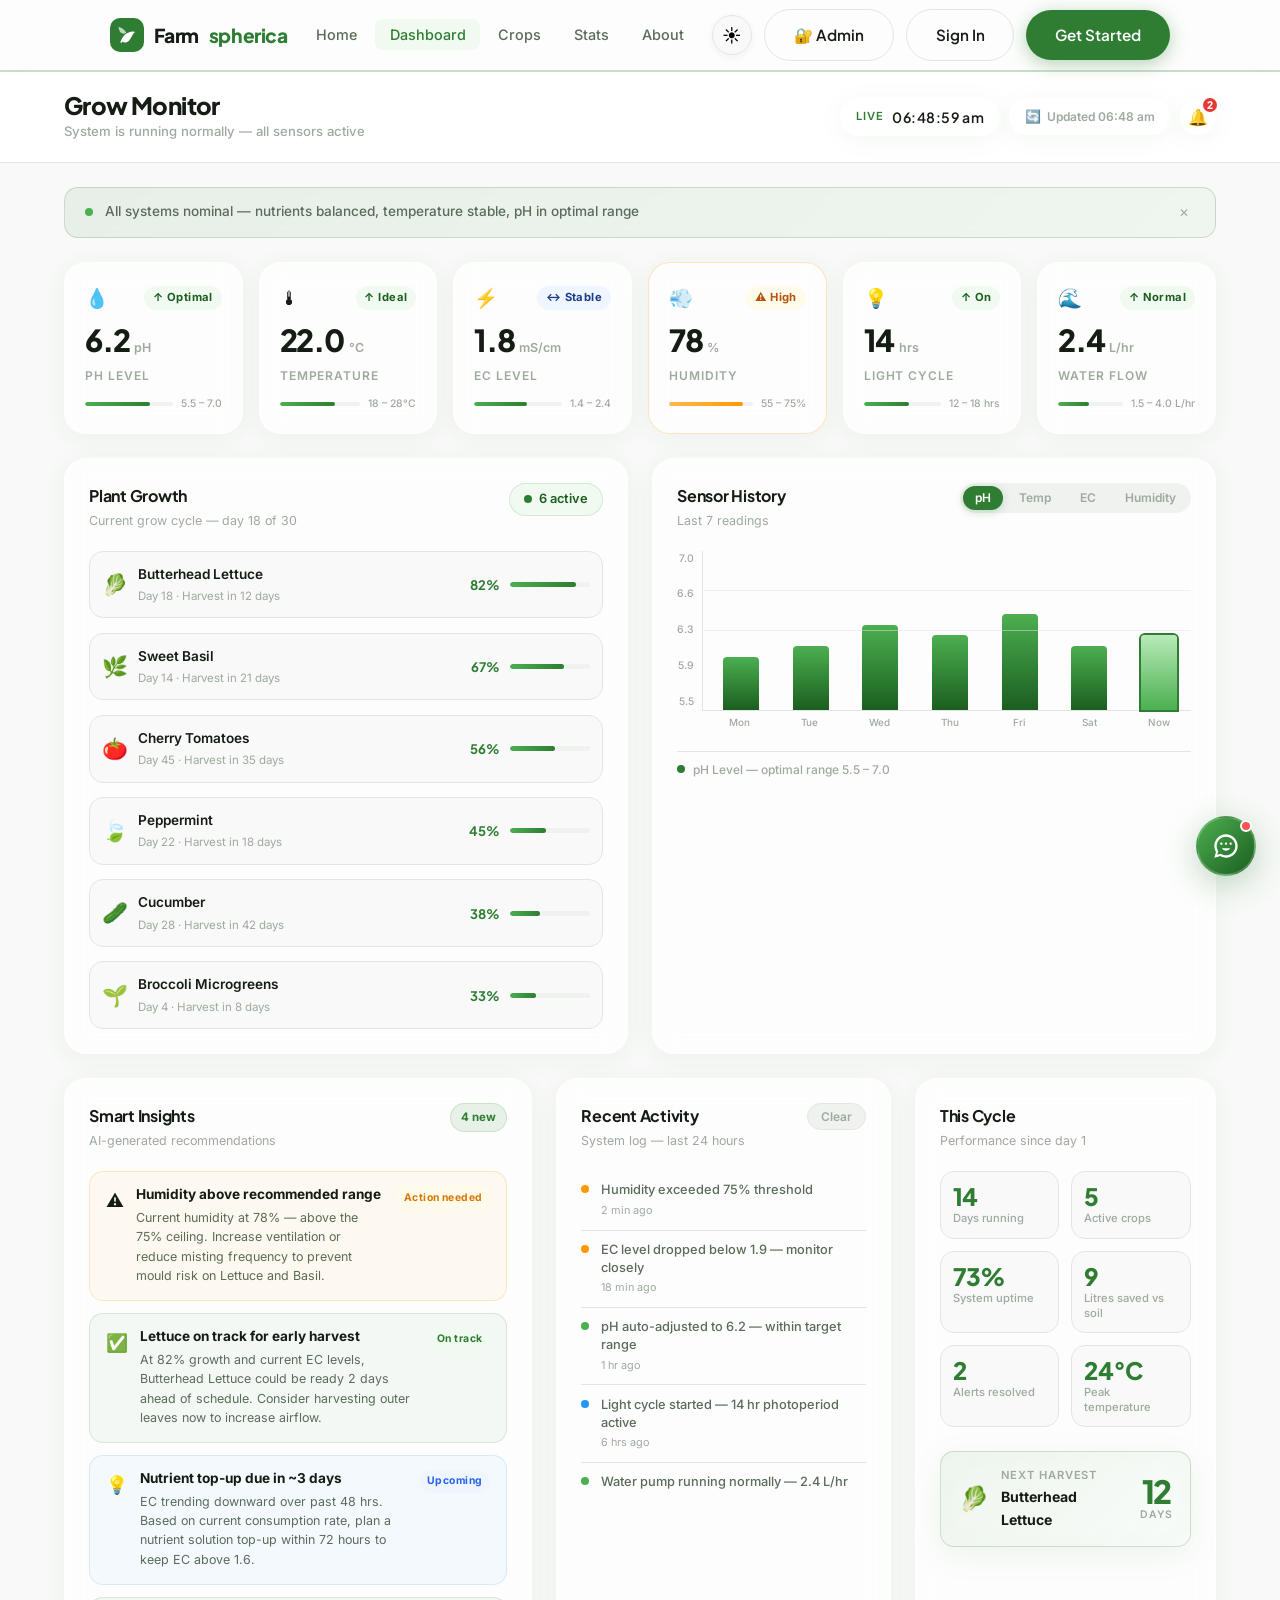
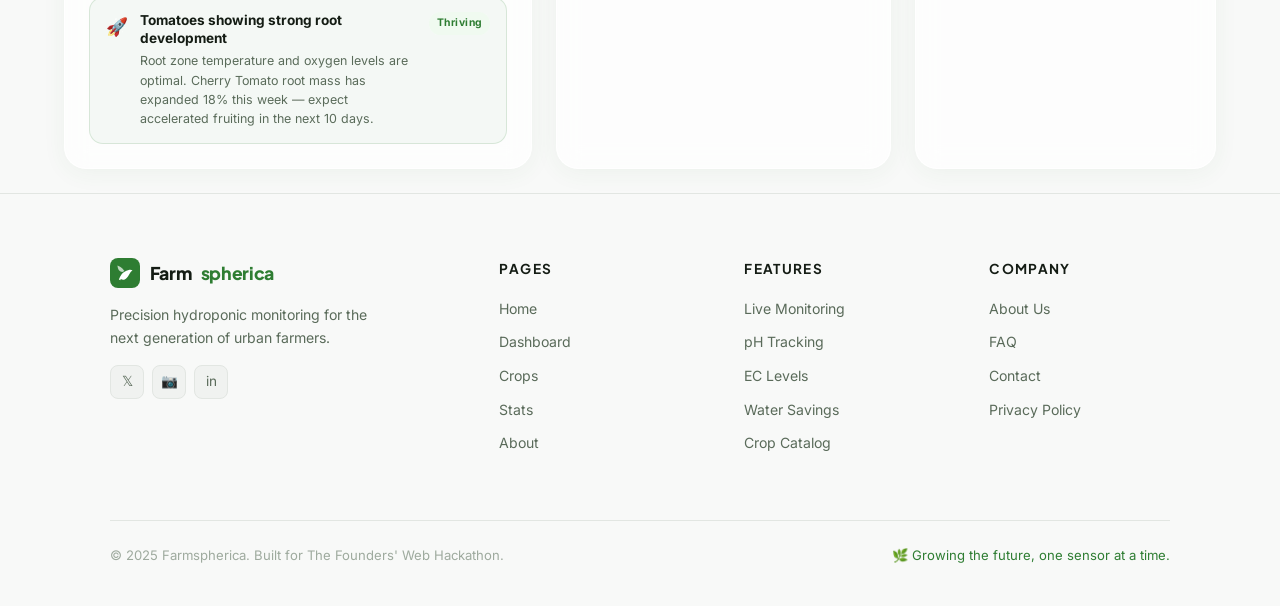
==== commit 7707dc92: "Add files via upload" ====
--- a/dashboard.html
+++ b/dashboard.html
@@ -1,5 +1,6 @@
 <!DOCTYPE html>
 <html lang="en" data-theme="light">
+
 <head>
   <meta charset="UTF-8" />
   <meta name="viewport" content="width=device-width, initial-scale=1.0" />
@@ -7,9 +8,11 @@
   <link rel="stylesheet" href="style.css" />
   <link rel="stylesheet" href="mobile.css" />
   <link rel="stylesheet" href="dashboard.css" />
+  <link rel="stylesheet" href="admin.css" />
   <link rel="preconnect" href="https://fonts.googleapis.com" />
   <link rel="preconnect" href="https://fonts.gstatic.com" crossorigin />
 </head>
+
 <body>
 
   <!-- ═══════════════ HEADER ═══════════════ -->
@@ -18,8 +21,9 @@
       <a href="index.html" class="nav-logo">
         <div class="nav-logo-icon">
           <svg viewBox="0 0 24 24" xmlns="http://www.w3.org/2000/svg">
-            <path d="M17 8C8 10 5.9 16.17 3.82 20.82L5.71 21.5C5.96 20.97 6.23 20.43 6.5 19.91C7.44 20.58 8.5 21 9.5 21C13.5 21 15.5 17.5 17.5 14C18.5 12.27 20 9.5 22 8.5C20.93 7.83 18.79 7.65 17 8Z"/>
-            <path d="M2 2C2 2 2 8 6 10C9.5 11.73 11 9 11 9C11 9 9 6 6 4L2 2Z" opacity="0.7"/>
+            <path
+              d="M17 8C8 10 5.9 16.17 3.82 20.82L5.71 21.5C5.96 20.97 6.23 20.43 6.5 19.91C7.44 20.58 8.5 21 9.5 21C13.5 21 15.5 17.5 17.5 14C18.5 12.27 20 9.5 22 8.5C20.93 7.83 18.79 7.65 17 8Z" />
+            <path d="M2 2C2 2 2 8 6 10C9.5 11.73 11 9 11 9C11 9 9 6 6 4L2 2Z" opacity="0.7" />
           </svg>
         </div>
         Farm<span>spherica</span>
@@ -35,6 +39,7 @@
 
       <div class="nav-actions">
         <button class="theme-toggle" id="themeToggle" aria-label="Toggle dark mode"></button>
+        <a href="admin-login.html" class="btn btn-ghost dash-admin-btn">🔐 Admin</a>
         <a href="login.html" class="btn btn-ghost nav-login-btn">Sign In</a>
         <a href="login.html" class="btn btn-primary nav-signup-btn">Get Started</a>
       </div>
@@ -52,6 +57,7 @@
     <a href="stats.html">Stats</a>
     <a href="about.html">About</a>
     <div class="nav-mobile-divider"></div>
+    <a href="admin-login.html" class="nav-mobile-login">🔐 Admin</a>
     <a href="login.html" class="nav-mobile-login" id="navMobileLogin">Sign In</a>
   </nav>
 
@@ -88,7 +94,8 @@
       <!-- ═══════════════ SYSTEM STATUS BANNER ═══════════════ -->
       <div class="status-banner reveal" id="statusBanner">
         <div class="status-banner-dot"></div>
-        <span class="status-banner-text" id="statusText">All systems nominal — nutrients balanced, temperature stable, pH in optimal range</span>
+        <span class="status-banner-text" id="statusText">All systems nominal — nutrients balanced, temperature stable,
+          pH in optimal range</span>
         <button class="status-banner-close" id="bannerClose" aria-label="Dismiss">✕</button>
       </div>
 
@@ -367,7 +374,8 @@
               <div class="insight-icon">⚠️</div>
               <div class="insight-body">
                 <p class="insight-title">Humidity above recommended range</p>
-                <p class="insight-desc">Current humidity at 78% — above the 75% ceiling. Increase ventilation or reduce misting frequency to prevent mould risk on Lettuce and Basil.</p>
+                <p class="insight-desc">Current humidity at 78% — above the 75% ceiling. Increase ventilation or reduce
+                  misting frequency to prevent mould risk on Lettuce and Basil.</p>
               </div>
               <span class="insight-tag tag-warn">Action needed</span>
             </div>
@@ -376,7 +384,8 @@
               <div class="insight-icon">✅</div>
               <div class="insight-body">
                 <p class="insight-title">Lettuce on track for early harvest</p>
-                <p class="insight-desc">At 82% growth and current EC levels, Butterhead Lettuce could be ready 2 days ahead of schedule. Consider harvesting outer leaves now to increase airflow.</p>
+                <p class="insight-desc">At 82% growth and current EC levels, Butterhead Lettuce could be ready 2 days
+                  ahead of schedule. Consider harvesting outer leaves now to increase airflow.</p>
               </div>
               <span class="insight-tag tag-good">On track</span>
             </div>
@@ -385,7 +394,8 @@
               <div class="insight-icon">💡</div>
               <div class="insight-body">
                 <p class="insight-title">Nutrient top-up due in ~3 days</p>
-                <p class="insight-desc">EC trending downward over past 48 hrs. Based on current consumption rate, plan a nutrient solution top-up within 72 hours to keep EC above 1.6.</p>
+                <p class="insight-desc">EC trending downward over past 48 hrs. Based on current consumption rate, plan a
+                  nutrient solution top-up within 72 hours to keep EC above 1.6.</p>
               </div>
               <span class="insight-tag tag-info">Upcoming</span>
             </div>
@@ -394,7 +404,8 @@
               <div class="insight-icon">🚀</div>
               <div class="insight-body">
                 <p class="insight-title">Tomatoes showing strong root development</p>
-                <p class="insight-desc">Root zone temperature and oxygen levels are optimal. Cherry Tomato root mass has expanded 18% this week — expect accelerated fruiting in the next 10 days.</p>
+                <p class="insight-desc">Root zone temperature and oxygen levels are optimal. Cherry Tomato root mass has
+                  expanded 18% this week — expect accelerated fruiting in the next 10 days.</p>
               </div>
               <span class="insight-tag tag-good">Thriving</span>
             </div>
@@ -543,7 +554,11 @@
         <div class="footer-brand">
           <div class="footer-logo">
             <div class="footer-logo-icon">
-              <svg viewBox="0 0 24 24"><path d="M17 8C8 10 5.9 16.17 3.82 20.82L5.71 21.5C5.96 20.97 6.23 20.43 6.5 19.91C7.44 20.58 8.5 21 9.5 21C13.5 21 15.5 17.5 17.5 14C18.5 12.27 20 9.5 22 8.5C20.93 7.83 18.79 7.65 17 8Z"/><path d="M2 2C2 2 2 8 6 10C9.5 11.73 11 9 11 9C11 9 9 6 6 4L2 2Z" opacity="0.7"/></svg>
+              <svg viewBox="0 0 24 24">
+                <path
+                  d="M17 8C8 10 5.9 16.17 3.82 20.82L5.71 21.5C5.96 20.97 6.23 20.43 6.5 19.91C7.44 20.58 8.5 21 9.5 21C13.5 21 15.5 17.5 17.5 14C18.5 12.27 20 9.5 22 8.5C20.93 7.83 18.79 7.65 17 8Z" />
+                <path d="M2 2C2 2 2 8 6 10C9.5 11.73 11 9 11 9C11 9 9 6 6 4L2 2Z" opacity="0.7" />
+              </svg>
             </div>
             Farm<span style="color:var(--accent)">spherica</span>
           </div>
@@ -595,4 +610,5 @@
   <script src="app.js"></script>
   <script src="dashboard.js"></script>
 </body>
+
 </html>
--- a/style.css
+++ b/style.css
@@ -1,1417 +1,2567 @@
-/* ============================================================
-   FARMSPHERICA — style.css
-   White & green base · Glassmorphism · Scroll animations
-   Dark mode via [data-theme="dark"] on <html>
-   ============================================================ */
-
-/* ── Fonts ── */
-@import url('https://fonts.googleapis.com/css2?family=Plus+Jakarta+Sans:wght@400;500;600;700;800&family=Inter:wght@400;500;600&display=swap');
-
-/* ── Design tokens ── */
-:root {
-  /* Core palette */
-  --green-50:  #f0faf0;
-  --green-100: #dcf5dc;
-  --green-200: #b8eab8;
-  --green-400: #4caf50;
-  --green-500: #2e7d32;
-  --green-600: #1b5e20;
-  --green-700: #144d18;
-
-  /* Neutrals */
-  --white:     #ffffff;
-  --gray-50:   #f8f9f8;
-  --gray-100:  #f0f2f0;
-  --gray-200:  #e2e6e2;
-  --gray-400:  #9eaa9e;
-  --gray-600:  #5a6b5a;
-  --gray-800:  #2a342a;
-  --gray-900:  #141c14;
-
-  /* Semantic */
-  --bg:           var(--white);
-  --bg-secondary: var(--gray-50);
-  --bg-tertiary:  var(--gray-100);
-  --text-primary:   var(--gray-900);
-  --text-secondary: var(--gray-600);
-  --text-muted:     var(--gray-400);
-  --accent:       var(--green-500);
-  --accent-light: var(--green-400);
-  --accent-soft:  var(--green-50);
-  --border:       var(--gray-200);
-
-  /* Glassmorphism */
-  --glass-bg:     rgba(255, 255, 255, 0.65);
-  --glass-border: rgba(255, 255, 255, 0.8);
-  --glass-blur:   blur(18px);
-  --glass-shadow: 0 8px 32px rgba(46, 125, 50, 0.08);
-
-  /* Glass cards */
-  --card-bg:     rgba(255, 255, 255, 0.7);
-  --card-border: rgba(255, 255, 255, 0.9);
-  --card-shadow: 0 4px 24px rgba(46, 125, 50, 0.06);
-
-  /* Typography */
-  --font-display: 'Plus Jakarta Sans', sans-serif;
-  --font-body:    'Inter', sans-serif;
-
-  /* Spacing */
-  --space-xs:  0.5rem;
-  --space-sm:  1rem;
-  --space-md:  1.5rem;
-  --space-lg:  2.5rem;
-  --space-xl:  4rem;
-  --space-2xl: 6rem;
-  --space-3xl: 8rem;
-
-  /* Radius */
-  --radius-sm:  8px;
-  --radius-md:  14px;
-  --radius-lg:  22px;
-  --radius-xl:  32px;
-  --radius-full: 9999px;
-
-  /* Transition */
-  --transition: 0.3s cubic-bezier(0.4, 0, 0.2, 1);
-  --transition-slow: 0.6s cubic-bezier(0.4, 0, 0.2, 1);
-
-  /* Nav height */
-  --nav-h: 72px;
-}
-
-/* ── Dark mode tokens ── */
-[data-theme="dark"] {
-  --bg:           #0e1a0e;
-  --bg-secondary: #131f13;
-  --bg-tertiary:  #1a2b1a;
-  --text-primary:   #edf4ed;
-  --text-secondary: #8fa88f;
-  --text-muted:     #5a7a5a;
-  --accent:       var(--green-400);
-  --accent-light: #66bb6a;
-  --accent-soft:  rgba(76, 175, 80, 0.12);
-  --border:       rgba(255,255,255,0.08);
-
-  --glass-bg:     rgba(14, 26, 14, 0.75);
-  --glass-border: rgba(76, 175, 80, 0.15);
-  --glass-shadow: 0 8px 32px rgba(0, 0, 0, 0.4);
-
-  --card-bg:     rgba(19, 31, 19, 0.8);
-  --card-border: rgba(76, 175, 80, 0.12);
-  --card-shadow: 0 4px 24px rgba(0, 0, 0, 0.3);
-}
-
-/* ── Reset ── */
-*, *::before, *::after { box-sizing: border-box; margin: 0; padding: 0; }
-html { scroll-behavior: smooth; font-size: 16px; }
-body {
-  font-family: var(--font-body);
-  background: var(--bg);
-  color: var(--text-primary);
-  transition: background var(--transition), color var(--transition);
-  overflow-x: hidden;
-  line-height: 1.6;
-}
-img { max-width: 100%; display: block; }
-a { color: inherit; text-decoration: none; }
-button { cursor: pointer; border: none; background: none; font-family: inherit; }
-ul, ol { list-style: none; }
-
-/* ── Typography scale ── */
-.display-xl {
-  font-family: var(--font-display);
-  font-size: clamp(3rem, 7vw, 5.5rem);
-  font-weight: 800;
-  line-height: 1.05;
-  letter-spacing: -0.03em;
-  color: var(--text-primary);
-}
-.display-lg {
-  font-family: var(--font-display);
-  font-size: clamp(2.2rem, 4.5vw, 3.6rem);
-  font-weight: 800;
-  line-height: 1.1;
-  letter-spacing: -0.025em;
-  color: var(--text-primary);
-}
-.display-md {
-  font-family: var(--font-display);
-  font-size: clamp(1.5rem, 3vw, 2.2rem);
-  font-weight: 700;
-  line-height: 1.2;
-  letter-spacing: -0.02em;
-  color: var(--text-primary);
-}
-.body-lg {
-  font-size: clamp(1rem, 1.6vw, 1.2rem);
-  line-height: 1.7;
-  color: var(--text-secondary);
-  font-weight: 400;
-}
-.body-sm {
-  font-size: 0.9rem;
-  line-height: 1.6;
-  color: var(--text-secondary);
-}
-.label {
-  font-size: 0.78rem;
-  font-weight: 600;
-  letter-spacing: 0.14em;
-  text-transform: uppercase;
-  color: var(--accent);
-}
-.accent-text { color: var(--accent); }
-
-/* ── Layout ── */
-.container {
-  width: 100%;
-  max-width: 1140px;
-  margin: 0 auto;
-  padding: 0 var(--space-lg);
-}
-
-section {
-  padding: var(--space-3xl) 0;
-}
-
-/* ── Glassmorphism utilities ── */
-.glass {
-  background: var(--glass-bg);
-  border: 1px solid var(--glass-border);
-  backdrop-filter: var(--glass-blur);
-  -webkit-backdrop-filter: var(--glass-blur);
-  box-shadow: var(--glass-shadow);
-}
-.glass-card {
-  background: var(--card-bg);
-  border: 1px solid var(--card-border);
-  backdrop-filter: blur(12px);
-  -webkit-backdrop-filter: blur(12px);
-  box-shadow: var(--card-shadow);
-  border-radius: var(--radius-lg);
-}
-
-/* ── Buttons ── */
-.btn {
-  display: inline-flex;
-  align-items: center;
-  gap: 0.5rem;
-  padding: 0.8rem 1.8rem;
-  border-radius: var(--radius-full);
-  font-family: var(--font-display);
-  font-weight: 600;
-  font-size: 0.95rem;
-  transition: all var(--transition);
-}
-.btn-primary {
-  background: var(--accent);
-  color: #fff;
-  box-shadow: 0 4px 18px rgba(46, 125, 50, 0.35);
-}
-.btn-primary:hover {
-  background: var(--green-600);
-  transform: translateY(-2px);
-  box-shadow: 0 8px 28px rgba(46, 125, 50, 0.4);
-}
-.btn-ghost {
-  border: 1.5px solid var(--border);
-  color: var(--text-primary);
-  background: transparent;
-}
-.btn-ghost:hover {
-  border-color: var(--accent);
-  color: var(--accent);
-  background: var(--accent-soft);
-}
-
-/* ── Badge / tag ── */
-.badge {
-  display: inline-flex;
-  align-items: center;
-  gap: 0.4rem;
-  padding: 0.35rem 0.9rem;
-  border-radius: var(--radius-full);
-  font-size: 0.8rem;
-  font-weight: 600;
-  background: var(--accent-soft);
-  color: var(--green-600);
-  border: 1px solid rgba(46,125,50,0.15);
-}
-[data-theme="dark"] .badge {
-  color: var(--green-200);
-}
-
-/* ── Dot decoration ── */
-.dot {
-  display: inline-block;
-  width: 8px;
-  height: 8px;
-  border-radius: 50%;
-  background: var(--accent);
-}
-
-/* ═══════════════════════════════════════
-   HEADER / NAV
-═══════════════════════════════════════ */
-.site-header {
-  position: fixed;
-  top: 0;
-  left: 0;
-  right: 0;
-  z-index: 100;
-  height: var(--nav-h);
-  display: flex;
-  align-items: center;
-  background: var(--glass-bg);
-  border-bottom: 1px solid var(--glass-border);
-  backdrop-filter: var(--glass-blur);
-  -webkit-backdrop-filter: var(--glass-blur);
-  transition: background var(--transition), border-color var(--transition), box-shadow var(--transition);
-  border-bottom: 2px solid rgba(46, 125, 50, 0.25);
-}
-.site-header.scrolled {
-  box-shadow: 0 4px 24px rgba(46,125,50,0.1);
-}
-.nav-inner {
-  display: flex;
-  align-items: center;
-  justify-content: space-between;
-  width: 100%;
-  max-width: 1140px;
-  margin: 0 auto;
-  padding: 0 var(--space-lg);
-}
-.nav-logo {
-  display: flex;
-  align-items: center;
-  gap: 0.6rem;
-  font-family: var(--font-display);
-  font-weight: 800;
-  font-size: 1.2rem;
-  color: var(--text-primary);
-  letter-spacing: -0.02em;
-}
-.nav-logo-icon {
-  width: 34px;
-  height: 34px;
-  background: var(--accent);
-  border-radius: 10px;
-  display: flex;
-  align-items: center;
-  justify-content: center;
-  flex-shrink: 0;
-}
-.nav-logo-icon svg {
-  width: 20px;
-  height: 20px;
-  fill: #fff;
-}
-.nav-logo span { color: var(--accent); }
-
-.nav-links {
-  display: flex;
-  align-items: center;
-  gap: 0.25rem;
-}
-.nav-links a {
-  padding: 0.45rem 0.9rem;
-  border-radius: var(--radius-sm);
-  font-size: 0.9rem;
-  font-weight: 500;
-  color: var(--text-secondary);
-  transition: all var(--transition);
-}
-.nav-links a:hover,
-.nav-links a.active {
-  color: var(--accent);
-  background: var(--accent-soft);
-}
-
-.nav-actions {
-  display: flex;
-  align-items: center;
-  gap: 0.75rem;
-}
-
-/* Dark mode toggle */
-.theme-toggle {
-  width: 44px;
-  height: 26px;
-  border-radius: var(--radius-full);
-  background: var(--bg-tertiary);
-  border: 1.5px solid var(--border);
-  position: relative;
-  transition: all var(--transition);
-  flex-shrink: 0;
-}
-.theme-toggle::after {
-  content: '';
-  position: absolute;
-  top: 3px;
-  left: 3px;
-  width: 18px;
-  height: 18px;
-  border-radius: 50%;
-  background: var(--accent);
-  transition: transform var(--transition);
-}
-[data-theme="dark"] .theme-toggle {
-  background: var(--green-700);
-  border-color: var(--accent);
-}
-[data-theme="dark"] .theme-toggle::after {
-  transform: translateX(18px);
-}
-
-/* Hamburger */
-.nav-hamburger {
-  display: none;
-  flex-direction: column;
-  gap: 5px;
-  padding: 6px;
-  border-radius: var(--radius-sm);
-}
-.nav-hamburger span {
-  display: block;
-  width: 22px;
-  height: 2px;
-  background: var(--text-primary);
-  border-radius: 2px;
-  transition: all var(--transition);
-}
-.nav-hamburger.open span:nth-child(1) { transform: translateY(7px) rotate(45deg); }
-.nav-hamburger.open span:nth-child(2) { opacity: 0; }
-.nav-hamburger.open span:nth-child(3) { transform: translateY(-7px) rotate(-45deg); }
-
-/* Mobile nav */
-.nav-mobile {
-  display: none;
-  position: fixed;
-  top: var(--nav-h);
-  left: 0;
-  right: 0;
-  z-index: 99;
-  background: var(--glass-bg);
-  backdrop-filter: var(--glass-blur);
-  -webkit-backdrop-filter: var(--glass-blur);
-  border-bottom: 1px solid var(--glass-border);
-  padding: var(--space-sm) var(--space-lg);
-  flex-direction: column;
-  gap: 0.25rem;
-}
-.nav-mobile.open { display: flex; }
-.nav-mobile a {
-  padding: 0.7rem 0.9rem;
-  border-radius: var(--radius-sm);
-  font-weight: 500;
-  color: var(--text-secondary);
-  transition: all var(--transition);
-}
-.nav-mobile a:hover { color: var(--accent); background: var(--accent-soft); }
-
-/* ═══════════════════════════════════════
-   SCROLL ANIMATIONS
-═══════════════════════════════════════ */
-.reveal {
-  opacity: 0;
-  transform: translateY(32px);
-  transition: opacity 0.7s cubic-bezier(0.4, 0, 0.2, 1),
-              transform 0.7s cubic-bezier(0.4, 0, 0.2, 1);
-}
-.reveal.visible {
-  opacity: 1;
-  transform: translateY(0);
-}
-.reveal-left {
-  opacity: 0;
-  transform: translateX(-32px);
-  transition: opacity 0.7s cubic-bezier(0.4, 0, 0.2, 1),
-              transform 0.7s cubic-bezier(0.4, 0, 0.2, 1);
-}
-.reveal-left.visible {
-  opacity: 1;
-  transform: translateX(0);
-}
-.reveal-right {
-  opacity: 0;
-  transform: translateX(32px);
-  transition: opacity 0.7s cubic-bezier(0.4, 0, 0.2, 1),
-              transform 0.7s cubic-bezier(0.4, 0, 0.2, 1);
-}
-.reveal-right.visible {
-  opacity: 1;
-  transform: translateX(0);
-}
-.reveal-scale {
-  opacity: 0;
-  transform: scale(0.94);
-  transition: opacity 0.6s cubic-bezier(0.4, 0, 0.2, 1),
-              transform 0.6s cubic-bezier(0.4, 0, 0.2, 1);
-}
-.reveal-scale.visible {
-  opacity: 1;
-  transform: scale(1);
-}
-
-/* Stagger delays */
-.delay-1 { transition-delay: 0.1s; }
-.delay-2 { transition-delay: 0.2s; }
-.delay-3 { transition-delay: 0.3s; }
-.delay-4 { transition-delay: 0.4s; }
-.delay-5 { transition-delay: 0.5s; }
-.delay-6 { transition-delay: 0.6s; }
-
-/* ═══════════════════════════════════════
-   HERO SECTION
-═══════════════════════════════════════ */
-.hero {
-  min-height: 100vh;
-  display: flex;
-  align-items: center;
-  padding-top: var(--nav-h);
-  position: relative;
-  overflow: hidden;
-  background: var(--bg);
-}
-
-/* Soft radial glow behind hero */
-.hero::before {
-  content: '';
-  position: absolute;
-  top: -10%;
-  right: -5%;
-  width: 60vw;
-  height: 70vh;
-  background: radial-gradient(ellipse at center, rgba(76,175,80,0.13) 0%, transparent 70%);
-  pointer-events: none;
-}
-.hero::after {
-  content: '';
-  position: absolute;
-  bottom: -5%;
-  left: -5%;
-  width: 40vw;
-  height: 50vh;
-  background: radial-gradient(ellipse at center, rgba(46,125,50,0.08) 0%, transparent 70%);
-  pointer-events: none;
-}
-
-.hero-inner {
-  display: grid;
-  grid-template-columns: 1fr 1fr;
-  align-items: center;
-  gap: var(--space-xl);
-  position: relative;
-  z-index: 1;
-}
-.hero-content { display: flex; flex-direction: column; gap: var(--space-md); }
-
-.hero-eyebrow {
-  display: flex;
-  align-items: center;
-  gap: 0.6rem;
-}
-
-.hero-headline { display: flex; flex-direction: column; gap: 0.2rem; }
-.hero-headline .line-green { color: var(--accent); }
-
-.hero-ctas {
-  display: flex;
-  align-items: center;
-  gap: var(--space-sm);
-  flex-wrap: wrap;
-  margin-top: 0.5rem;
-}
-
-.hero-stats {
-  display: flex;
-  gap: var(--space-lg);
-  padding-top: var(--space-sm);
-  border-top: 1px solid var(--border);
-  margin-top: 0.5rem;
-  flex-wrap: wrap;
-}
-.hero-stat-item { display: flex; flex-direction: column; gap: 0.2rem; }
-.hero-stat-num {
-  font-family: var(--font-display);
-  font-size: 1.6rem;
-  font-weight: 800;
-  letter-spacing: -0.03em;
-  color: var(--text-primary);
-}
-.hero-stat-label { font-size: 0.82rem; color: var(--text-muted); font-weight: 500; }
-
-/* Hero visual (right column) */
-.hero-visual {
-  position: relative;
-  display: flex;
-  justify-content: center;
-  align-items: center;
-}
-
-.hero-card-wrap {
-  position: relative;
-  width: 100%;
-  max-width: 420px;
-}
-
-/* Main glass card in hero */
-.hero-glass-card {
-  background: var(--card-bg);
-  border: 1px solid var(--card-border);
-  backdrop-filter: blur(20px);
-  -webkit-backdrop-filter: blur(20px);
-  box-shadow: 0 20px 60px rgba(46,125,50,0.12), 0 4px 16px rgba(0,0,0,0.06);
-  border-radius: var(--radius-xl);
-  padding: var(--space-lg);
-  position: relative;
-  z-index: 2;
-}
-
-.hero-card-header {
-  display: flex;
-  align-items: center;
-  justify-content: space-between;
-  margin-bottom: var(--space-md);
-}
-.hero-card-title {
-  font-family: var(--font-display);
-  font-size: 1rem;
-  font-weight: 700;
-  color: var(--text-primary);
-}
-.status-pill {
-  display: flex;
-  align-items: center;
-  gap: 0.4rem;
-  font-size: 0.75rem;
-  font-weight: 600;
-  color: var(--green-600);
-  background: var(--green-50);
-  border: 1px solid rgba(46,125,50,0.15);
-  padding: 0.3rem 0.7rem;
-  border-radius: var(--radius-full);
-}
-[data-theme="dark"] .status-pill {
-  color: var(--green-200);
-  background: rgba(76,175,80,0.1);
-}
-.status-dot {
-  width: 7px;
-  height: 7px;
-  border-radius: 50%;
-  background: var(--green-400);
-  animation: blink 2s ease-in-out infinite;
-}
-@keyframes blink {
-  0%, 100% { opacity: 1; }
-  50% { opacity: 0.3; }
-}
-
-.hero-mini-stats {
-  display: grid;
-  grid-template-columns: 1fr 1fr;
-  gap: var(--space-sm);
-  margin-bottom: var(--space-md);
-}
-.mini-stat-card {
-  background: var(--bg-secondary);
-  border: 1px solid var(--border);
-  border-radius: var(--radius-md);
-  padding: var(--space-sm);
-  transition: all var(--transition);
-}
-.mini-stat-card:hover {
-  border-color: rgba(46,125,50,0.3);
-  transform: translateY(-2px);
-}
-.mini-stat-label {
-  font-size: 0.73rem;
-  color: var(--text-muted);
-  font-weight: 500;
-  margin-bottom: 0.3rem;
-  text-transform: uppercase;
-  letter-spacing: 0.08em;
-}
-.mini-stat-value {
-  font-family: var(--font-display);
-  font-size: 1.4rem;
-  font-weight: 800;
-  color: var(--text-primary);
-  letter-spacing: -0.02em;
-}
-.mini-stat-unit {
-  font-size: 0.8rem;
-  font-weight: 500;
-  color: var(--text-muted);
-  margin-left: 0.2rem;
-}
-.mini-stat-delta {
-  font-size: 0.72rem;
-  font-weight: 600;
-  color: var(--green-500);
-  margin-top: 0.2rem;
-}
-[data-theme="dark"] .mini-stat-delta { color: var(--green-200); }
-
-/* Plant progress bars */
-.plant-bars { display: flex; flex-direction: column; gap: 0.75rem; }
-.plant-row {
-  display: flex;
-  align-items: center;
-  gap: 0.75rem;
-}
-.plant-name {
-  font-size: 0.82rem;
-  font-weight: 500;
-  color: var(--text-secondary);
-  min-width: 80px;
-}
-.plant-track {
-  flex: 1;
-  height: 6px;
-  background: var(--bg-tertiary);
-  border-radius: var(--radius-full);
-  overflow: hidden;
-}
-.plant-fill {
-  height: 100%;
-  border-radius: var(--radius-full);
-  background: linear-gradient(90deg, var(--green-400), var(--green-500));
-  transition: width 1s cubic-bezier(0.4,0,0.2,1);
-}
-.plant-pct {
-  font-size: 0.78rem;
-  font-weight: 600;
-  color: var(--text-muted);
-  min-width: 32px;
-  text-align: right;
-}
-
-/* Floating accent badges around hero card */
-.float-badge {
-  position: absolute;
-  padding: 0.5rem 1rem;
-  border-radius: var(--radius-full);
-  font-size: 0.8rem;
-  font-weight: 600;
-  white-space: nowrap;
-  animation: float 4s ease-in-out infinite;
-  z-index: 3;
-}
-.float-badge-1 {
-  top: -18px;
-  right: -20px;
-  background: var(--card-bg);
-  border: 1px solid var(--card-border);
-  backdrop-filter: blur(12px);
-  color: var(--text-primary);
-  box-shadow: var(--card-shadow);
-  animation-delay: 0s;
-}
-.float-badge-2 {
-  bottom: 30px;
-  left: -28px;
-  background: var(--accent);
-  color: #fff;
-  box-shadow: 0 4px 16px rgba(46,125,50,0.35);
-  animation-delay: 1.5s;
-}
-@keyframes float {
-  0%, 100% { transform: translateY(0px); }
-  50% { transform: translateY(-8px); }
-}
-
-/* ═══════════════════════════════════════
-   ABOUT / WHAT IS HYDROPONICS
-═══════════════════════════════════════ */
-.about-section {
-  background: var(--bg-secondary);
-  position: relative;
-  overflow: hidden;
-}
-.about-section::before {
-  content: '';
-  position: absolute;
-  inset: 0;
-  background: radial-gradient(ellipse at 80% 50%, rgba(76,175,80,0.07) 0%, transparent 60%);
-  pointer-events: none;
-}
-.about-inner {
-  display: grid;
-  grid-template-columns: 1fr 1fr;
-  align-items: center;
-  gap: var(--space-xl);
-  position: relative;
-  z-index: 1;
-}
-.about-content { display: flex; flex-direction: column; gap: var(--space-md); }
-
-.about-points { display: flex; flex-direction: column; gap: var(--space-sm); }
-.about-point {
-  display: flex;
-  align-items: flex-start;
-  gap: var(--space-sm);
-  padding: var(--space-sm);
-  border-radius: var(--radius-md);
-  background: var(--card-bg);
-  border: 1px solid var(--card-border);
-  backdrop-filter: blur(8px);
-  transition: all var(--transition);
-}
-.about-point:hover {
-  border-color: rgba(46,125,50,0.25);
-  transform: translateX(4px);
-  box-shadow: var(--card-shadow);
-}
-.about-point-icon {
-  width: 40px;
-  height: 40px;
-  border-radius: var(--radius-sm);
-  background: var(--accent-soft);
-  display: flex;
-  align-items: center;
-  justify-content: center;
-  font-size: 1.1rem;
-  flex-shrink: 0;
-}
-.about-point-text { display: flex; flex-direction: column; gap: 0.2rem; }
-.about-point-title {
-  font-family: var(--font-display);
-  font-weight: 700;
-  font-size: 0.95rem;
-  color: var(--text-primary);
-}
-
-/* Big quote card on right */
-.about-visual { display: flex; flex-direction: column; gap: var(--space-md); }
-.quote-card {
-  padding: var(--space-lg);
-  border-radius: var(--radius-xl);
-  background: var(--card-bg);
-  border: 1px solid var(--card-border);
-  backdrop-filter: blur(16px);
-  box-shadow: 0 12px 40px rgba(46,125,50,0.1);
-}
-.quote-mark {
-  font-size: 4rem;
-  line-height: 0.8;
-  color: var(--accent);
-  font-family: var(--font-display);
-  font-weight: 800;
-  margin-bottom: var(--space-sm);
-  opacity: 0.5;
-}
-.quote-text {
-  font-family: var(--font-display);
-  font-size: clamp(1.1rem, 2vw, 1.5rem);
-  font-weight: 700;
-  line-height: 1.4;
-  letter-spacing: -0.02em;
-  color: var(--text-primary);
-  margin-bottom: var(--space-sm);
-}
-.quote-author {
-  font-size: 0.85rem;
-  color: var(--text-muted);
-  font-weight: 500;
-}
-
-/* Small stat chips */
-.stat-chips {
-  display: flex;
-  gap: var(--space-sm);
-  flex-wrap: wrap;
-}
-.stat-chip {
-  padding: var(--space-sm) var(--space-md);
-  background: var(--card-bg);
-  border: 1px solid var(--card-border);
-  backdrop-filter: blur(10px);
-  border-radius: var(--radius-lg);
-  text-align: center;
-  flex: 1;
-  min-width: 120px;
-  transition: all var(--transition);
-}
-.stat-chip:hover {
-  border-color: rgba(46,125,50,0.3);
-  transform: translateY(-3px);
-  box-shadow: var(--card-shadow);
-}
-.stat-chip-num {
-  font-family: var(--font-display);
-  font-size: 1.6rem;
-  font-weight: 800;
-  letter-spacing: -0.03em;
-  color: var(--accent);
-}
-.stat-chip-label {
-  font-size: 0.78rem;
-  color: var(--text-muted);
-  font-weight: 500;
-}
-
-/* ═══════════════════════════════════════
-   HOW IT WORKS
-═══════════════════════════════════════ */
-.how-section { background: var(--bg); }
-.section-header {
-  text-align: center;
-  max-width: 600px;
-  margin: 0 auto var(--space-xl);
-  display: flex;
-  flex-direction: column;
-  gap: var(--space-sm);
-}
-
-.steps-grid {
-  display: grid;
-  grid-template-columns: repeat(3, 1fr);
-  gap: var(--space-lg);
-  position: relative;
-}
-
-/* Connector line between steps */
-.steps-grid::before {
-  content: '';
-  position: absolute;
-  top: 48px;
-  left: calc(16.67% + 24px);
-  right: calc(16.67% + 24px);
-  height: 1px;
-  background: linear-gradient(90deg, transparent, var(--border), var(--border), transparent);
-  pointer-events: none;
-}
-
-.step-card {
-  padding: var(--space-lg);
-  border-radius: var(--radius-xl);
-  background: var(--card-bg);
-  border: 1px solid var(--card-border);
-  backdrop-filter: blur(12px);
-  box-shadow: var(--card-shadow);
-  display: flex;
-  flex-direction: column;
-  gap: var(--space-sm);
-  transition: all var(--transition);
-  position: relative;
-}
-.step-card:hover {
-  transform: translateY(-6px);
-  box-shadow: 0 16px 48px rgba(46,125,50,0.14);
-  border-color: rgba(46,125,50,0.25);
-}
-.step-icon-wrap {
-  width: 56px;
-  height: 56px;
-  border-radius: var(--radius-md);
-  background: var(--accent);
-  display: flex;
-  align-items: center;
-  justify-content: center;
-  font-size: 1.4rem;
-  margin-bottom: 0.5rem;
-  box-shadow: 0 6px 20px rgba(46,125,50,0.3);
-}
-.step-num {
-  font-family: var(--font-display);
-  font-size: 0.75rem;
-  font-weight: 700;
-  color: var(--accent);
-  letter-spacing: 0.1em;
-}
-.step-title {
-  font-family: var(--font-display);
-  font-size: 1.15rem;
-  font-weight: 700;
-  color: var(--text-primary);
-  line-height: 1.25;
-}
-
-/* ═══════════════════════════════════════
-   BENEFITS GRID
-═══════════════════════════════════════ */
-.benefits-section {
-  background: var(--bg-secondary);
-  position: relative;
-  overflow: hidden;
-}
-.benefits-section::after {
-  content: '';
-  position: absolute;
-  bottom: -20%;
-  left: 50%;
-  transform: translateX(-50%);
-  width: 80vw;
-  height: 40vh;
-  background: radial-gradient(ellipse at center, rgba(76,175,80,0.08) 0%, transparent 70%);
-  pointer-events: none;
-}
-.benefits-grid {
-  display: grid;
-  grid-template-columns: repeat(2, 1fr);
-  gap: var(--space-md);
-}
-.benefit-card {
-  padding: var(--space-lg);
-  border-radius: var(--radius-xl);
-  background: var(--card-bg);
-  border: 1px solid var(--card-border);
-  backdrop-filter: blur(16px);
-  box-shadow: var(--card-shadow);
-  display: flex;
-  align-items: flex-start;
-  gap: var(--space-md);
-  transition: all var(--transition);
-}
-.benefit-card:hover {
-  transform: translateY(-4px);
-  box-shadow: 0 16px 48px rgba(46,125,50,0.12);
-  border-color: rgba(46,125,50,0.25);
-}
-.benefit-card.featured {
-  grid-column: span 2;
-  background: linear-gradient(135deg, rgba(46,125,50,0.08) 0%, var(--card-bg) 60%);
-  border-color: rgba(46,125,50,0.2);
-}
-.benefit-icon {
-  width: 52px;
-  height: 52px;
-  border-radius: var(--radius-md);
-  background: var(--accent-soft);
-  display: flex;
-  align-items: center;
-  justify-content: center;
-  font-size: 1.3rem;
-  flex-shrink: 0;
-  transition: all var(--transition);
-}
-.benefit-card:hover .benefit-icon {
-  background: var(--accent);
-}
-.benefit-body { flex: 1; }
-.benefit-title {
-  font-family: var(--font-display);
-  font-size: 1.05rem;
-  font-weight: 700;
-  color: var(--text-primary);
-  margin-bottom: 0.4rem;
-}
-.benefit-big-num {
-  font-family: var(--font-display);
-  font-size: 2.4rem;
-  font-weight: 800;
-  letter-spacing: -0.04em;
-  color: var(--accent);
-  line-height: 1;
-  margin-bottom: 0.4rem;
-}
-.benefit-body .body-sm { margin-top: 0.2rem; }
-
-/* ═══════════════════════════════════════
-   TESTIMONIALS
-═══════════════════════════════════════ */
-.testimonials-section { background: var(--bg); }
-.testimonials-grid {
-  display: grid;
-  grid-template-columns: repeat(3, 1fr);
-  gap: var(--space-md);
-}
-.testimonial-card {
-  padding: var(--space-lg);
-  border-radius: var(--radius-xl);
-  background: var(--card-bg);
-  border: 1px solid var(--card-border);
-  backdrop-filter: blur(12px);
-  box-shadow: var(--card-shadow);
-  display: flex;
-  flex-direction: column;
-  gap: var(--space-sm);
-  transition: all var(--transition);
-}
-.testimonial-card:hover {
-  transform: translateY(-4px);
-  box-shadow: 0 12px 40px rgba(46,125,50,0.12);
-  border-color: rgba(46,125,50,0.2);
-}
-.testimonial-stars { color: #f5a623; font-size: 0.9rem; letter-spacing: 0.1em; }
-.testimonial-text {
-  font-size: 0.95rem;
-  line-height: 1.65;
-  color: var(--text-secondary);
-  flex: 1;
-}
-.testimonial-author { display: flex; align-items: center; gap: 0.75rem; }
-.author-avatar {
-  width: 38px;
-  height: 38px;
-  border-radius: 50%;
-  display: flex;
-  align-items: center;
-  justify-content: center;
-  font-family: var(--font-display);
-  font-weight: 800;
-  font-size: 0.85rem;
-  color: #fff;
-  background: var(--accent);
-  flex-shrink: 0;
-}
-.author-name {
-  font-size: 0.88rem;
-  font-weight: 700;
-  color: var(--text-primary);
-}
-.author-role { font-size: 0.78rem; color: var(--text-muted); }
-
-/* ═══════════════════════════════════════
-   CTA BAND
-═══════════════════════════════════════ */
-.cta-section {
-  padding: var(--space-xl) 0;
-  background: var(--bg-secondary);
-}
-.cta-band {
-  padding: var(--space-xl) var(--space-xl);
-  border-radius: var(--radius-xl);
-  background: linear-gradient(135deg, var(--green-500) 0%, var(--green-600) 100%);
-  display: flex;
-  align-items: center;
-  justify-content: space-between;
-  gap: var(--space-lg);
-  flex-wrap: wrap;
-  position: relative;
-  overflow: hidden;
-}
-.cta-band::before {
-  content: '';
-  position: absolute;
-  top: -40%;
-  right: -5%;
-  width: 40%;
-  height: 200%;
-  background: radial-gradient(ellipse, rgba(255,255,255,0.1) 0%, transparent 70%);
-  pointer-events: none;
-}
-.cta-band-text { display: flex; flex-direction: column; gap: 0.5rem; }
-.cta-band-title {
-  font-family: var(--font-display);
-  font-size: clamp(1.5rem, 3vw, 2.2rem);
-  font-weight: 800;
-  color: #fff;
-  letter-spacing: -0.02em;
-  line-height: 1.15;
-}
-.cta-band-sub { font-size: 1rem; color: rgba(255,255,255,0.8); }
-.btn-cta-white {
-  background: #fff;
-  color: var(--green-600);
-  font-weight: 700;
-  padding: 0.9rem 2rem;
-  border-radius: var(--radius-full);
-  font-family: var(--font-display);
-  font-size: 0.95rem;
-  white-space: nowrap;
-  transition: all var(--transition);
-  box-shadow: 0 4px 16px rgba(0,0,0,0.15);
-}
-.btn-cta-white:hover {
-  transform: translateY(-2px);
-  box-shadow: 0 8px 28px rgba(0,0,0,0.2);
-}
-
-/* ═══════════════════════════════════════
-   FOOTER
-═══════════════════════════════════════ */
-.site-footer {
-  background: var(--bg-secondary);
-  border-top: 1px solid var(--border);
-  padding: var(--space-xl) 0 var(--space-lg);
-}
-.footer-inner {
-  max-width: 1140px;
-  margin: 0 auto;
-  padding: 0 var(--space-lg);
-}
-.footer-top {
-  display: grid;
-  grid-template-columns: 1.8fr 1fr 1fr 1fr;
-  gap: var(--space-xl);
-  margin-bottom: var(--space-xl);
-}
-.footer-brand { display: flex; flex-direction: column; gap: var(--space-sm); }
-.footer-logo {
-  display: flex;
-  align-items: center;
-  gap: 0.6rem;
-  font-family: var(--font-display);
-  font-weight: 800;
-  font-size: 1.1rem;
-  letter-spacing: -0.02em;
-  color: var(--text-primary);
-}
-.footer-logo-icon {
-  width: 30px;
-  height: 30px;
-  background: var(--accent);
-  border-radius: 8px;
-  display: flex;
-  align-items: center;
-  justify-content: center;
-}
-.footer-logo-icon svg { width: 18px; height: 18px; fill: #fff; }
-.footer-tagline { font-size: 0.88rem; color: var(--text-secondary); line-height: 1.6; max-width: 260px; }
-.footer-col-title {
-  font-family: var(--font-display);
-  font-size: 0.85rem;
-  font-weight: 700;
-  color: var(--text-primary);
-  text-transform: uppercase;
-  letter-spacing: 0.1em;
-  margin-bottom: var(--space-sm);
-}
-.footer-links { display: flex; flex-direction: column; gap: 0.5rem; }
-.footer-links a {
-  font-size: 0.88rem;
-  color: var(--text-secondary);
-  transition: color var(--transition);
-}
-.footer-links a:hover { color: var(--accent); }
-
-.footer-bottom {
-  display: flex;
-  align-items: center;
-  justify-content: space-between;
-  padding-top: var(--space-md);
-  border-top: 1px solid var(--border);
-  flex-wrap: wrap;
-  gap: var(--space-sm);
-}
-.footer-copy { font-size: 0.82rem; color: var(--text-muted); }
-.footer-socials { display: flex; gap: 0.5rem; }
-.social-btn {
-  width: 34px;
-  height: 34px;
-  border-radius: var(--radius-sm);
-  background: var(--bg-tertiary);
-  border: 1px solid var(--border);
-  display: flex;
-  align-items: center;
-  justify-content: center;
-  font-size: 0.85rem;
-  color: var(--text-secondary);
-  transition: all var(--transition);
-}
-.social-btn:hover {
-  background: var(--accent-soft);
-  border-color: rgba(46,125,50,0.3);
-  color: var(--accent);
-  transform: translateY(-2px);
-}
-
-/* ═══════════════════════════════════════
-   PAGE HEADER (inner pages)
-═══════════════════════════════════════ */
-.page-hero {
-  padding-top: calc(var(--nav-h) + var(--space-xl));
-  padding-bottom: var(--space-xl);
-  background: var(--bg-secondary);
-  text-align: center;
-  position: relative;
-  overflow: hidden;
-}
-.page-hero::before {
-  content: '';
-  position: absolute;
-  inset: 0;
-  background: radial-gradient(ellipse at 50% 0%, rgba(76,175,80,0.1) 0%, transparent 60%);
-  pointer-events: none;
-}
-.page-hero-inner {
-  position: relative;
-  z-index: 1;
-  display: flex;
-  flex-direction: column;
-  align-items: center;
-  gap: var(--space-sm);
-}
-.page-hero-title { max-width: 640px; }
-.page-hero-sub { max-width: 500px; text-align: center; }
-
-/* ═══════════════════════════════════════
-   REDUCED MOTION
-═══════════════════════════════════════ */
-@media (prefers-reduced-motion: reduce) {
-  .reveal, .reveal-left, .reveal-right, .reveal-scale {
+  /* ============================================================
+    FARMSPHERICA — style.css
+    White & green base · Glassmorphism · Scroll animations
+    Dark mode via [data-theme="dark"] on <html>
+    ============================================================ */
+
+  /* ── Fonts ── */
+  @import url('https://fonts.googleapis.com/css2?family=Plus+Jakarta+Sans:wght@400;500;600;700;800&family=Inter:wght@400;500;600&display=swap');
+
+  /* ── Design tokens ── */
+  :root {
+    /* Core palette */
+    --green-50:  #f0faf0;
+    --green-100: #dcf5dc;
+    --green-200: #b8eab8;
+    --green-400: #4caf50;
+    --green-500: #2e7d32;
+    --green-600: #1b5e20;
+    --green-700: #144d18;
+
+    /* Neutrals */
+    --white:     #ffffff;
+    --gray-50:   #f8f9f8;
+    --gray-100:  #f0f2f0;
+    --gray-200:  #e2e6e2;
+    --gray-400:  #9eaa9e;
+    --gray-600:  #5a6b5a;
+    --gray-800:  #2a342a;
+    --gray-900:  #141c14;
+
+    /* Semantic */
+    --bg:           var(--white);
+    --bg-secondary: var(--gray-50);
+    --bg-tertiary:  var(--gray-100);
+    --text-primary:   var(--gray-900);
+    --text-secondary: var(--gray-600);
+    --text-muted:     var(--gray-400);
+    --accent:       var(--green-500);
+    --accent-light: var(--green-400);
+    --accent-soft:  var(--green-50);
+    --border:       var(--gray-200);
+
+    /* Glassmorphism */
+    --glass-bg:     rgba(255, 255, 255, 0.65);
+    --glass-border: rgba(255, 255, 255, 0.8);
+    --glass-blur:   blur(18px);
+    --glass-shadow: 0 8px 32px rgba(46, 125, 50, 0.08);
+
+    /* Glass cards */
+    --card-bg:     rgba(255, 255, 255, 0.7);
+    --card-border: rgba(255, 255, 255, 0.9);
+    --card-shadow: 0 4px 24px rgba(46, 125, 50, 0.06);
+
+    /* Typography */
+    --font-display: 'Plus Jakarta Sans', sans-serif;
+    --font-body:    'Inter', sans-serif;
+
+    /* Spacing */
+    --space-xs:  0.5rem;
+    --space-sm:  1rem;
+    --space-md:  1.5rem;
+    --space-lg:  2.5rem;
+    --space-xl:  4rem;
+    --space-2xl: 6rem;
+    --space-3xl: 8rem;
+
+    /* Radius */
+    --radius-sm:  8px;
+    --radius-md:  14px;
+    --radius-lg:  22px;
+    --radius-xl:  32px;
+    --radius-full: 9999px;
+
+    /* Transition */
+    --transition: 0.3s cubic-bezier(0.4, 0, 0.2, 1);
+    --transition-slow: 0.6s cubic-bezier(0.4, 0, 0.2, 1);
+
+    /* Nav height */
+    --nav-h: 72px;
+
+    /* Semantic custom tokens - Light */
+    --success-color: var(--green-500);
+    --trend-up-color: var(--green-600);
+    --trend-up-bg: var(--accent-soft);
+    --trend-stable-color: #1e3a8a;
+    --trend-stable-bg: #eff6ff;
+    --trend-warn-color: #b45309;
+    --trend-warn-bg: #fffbeb;
+    --tag-warn-color: #d97706;
+    --tag-good-color: var(--green-500);
+    --tag-info-color: #2563eb;
+    --badge-easy-color: var(--green-600);
+    --badge-easy-bg: var(--accent-soft);
+    --badge-easy-border: rgba(46,125,50,0.15);
+    --badge-medium-color: #b45309;
+    --badge-medium-bg: #fffbeb;
+    --badge-medium-border: rgba(180,83,9,0.15);
+    --badge-hard-color: #b91c1c;
+    --badge-hard-bg: #fef2f2;
+    --badge-hard-border: rgba(185,28,28,0.15);
+    --freshly-badge-color: #6d28d9;
+    --freshly-badge-bg: #f5f3ff;
+    --freshly-badge-border: rgba(109,40,217,0.15);
+    --live-pulse-pill-color: var(--green-600);
+    --live-pulse-pill-bg: var(--accent-soft);
+    --live-pulse-pill-border: rgba(46,125,50,0.15);
+    --diff-easy-color: var(--green-600);
+    --diff-easy-bg: var(--accent-soft);
+    --diff-medium-color: #b45309;
+    --diff-medium-bg: #fffbeb;
+    --diff-advanced-color: #b91c1c;
+    --diff-advanced-bg: #fef2f2;
+  }
+
+  /* ── Dark mode tokens ── */
+  [data-theme="dark"] {
+    --bg:           #0e1a0e;
+    --bg-secondary: #131f13;
+    --bg-tertiary:  #1a2b1a;
+    --text-primary:   #edf4ed;
+    --text-secondary: #8fa88f;
+    --text-muted:     #5a7a5a;
+    --accent:       var(--green-400);
+    --accent-light: #66bb6a;
+    --accent-soft:  rgba(76, 175, 80, 0.12);
+    --border:       rgba(255,255,255,0.08);
+
+    --glass-bg:     rgba(14, 26, 14, 0.75);
+    --glass-border: rgba(76, 175, 80, 0.15);
+    --glass-shadow: 0 8px 32px rgba(0, 0, 0, 0.4);
+
+    --card-bg:     rgba(19, 31, 19, 0.8);
+    --card-border: rgba(76, 175, 80, 0.12);
+    --card-shadow: 0 4px 24px rgba(0, 0, 0, 0.3);
+
+    /* Semantic custom tokens for Dark */
+    --success-color: var(--green-400);
+    --trend-up-color: var(--green-200);
+    --trend-up-bg: rgba(76, 175, 80, 0.15);
+    --trend-stable-color: #93c5fd;
+    --trend-stable-bg: rgba(147, 197, 253, 0.15);
+    --trend-warn-color: #fde047;
+    --trend-warn-bg: rgba(253, 224, 71, 0.15);
+    --tag-warn-color: #ffb74d;
+    --tag-good-color: var(--green-200);
+    --tag-info-color: #90caf9;
+    --badge-easy-color: var(--green-200);
+    --badge-easy-bg: rgba(76, 175, 80, 0.15);
+    --badge-easy-border: rgba(76, 175, 80, 0.3);
+    --badge-medium-color: #f5c977;
+    --badge-medium-bg: rgba(245, 201, 119, 0.15);
+    --badge-medium-border: rgba(245, 201, 119, 0.3);
+    --badge-hard-color: #ff8a80;
+    --badge-hard-bg: rgba(255, 138, 128, 0.15);
+    --badge-hard-border: rgba(255, 138, 128, 0.3);
+    --freshly-badge-color: #d8b4fe;
+    --freshly-badge-bg: rgba(216, 180, 254, 0.15);
+    --freshly-badge-border: rgba(216, 180, 254, 0.3);
+    --live-pulse-pill-color: var(--green-200);
+    --live-pulse-pill-bg: rgba(76, 175, 80, 0.15);
+    --live-pulse-pill-border: rgba(76, 175, 80, 0.3);
+    --diff-easy-color: var(--green-200);
+    --diff-easy-bg: rgba(76, 175, 80, 0.15);
+    --diff-medium-color: #f5c977;
+    --diff-medium-bg: rgba(245, 201, 119, 0.15);
+    --diff-advanced-color: #ff8a80;
+    --diff-advanced-bg: rgba(255, 138, 128, 0.15);
+  }
+
+  /* ── Glassmorphic Theme ── */
+  [data-theme="glassmorphic"] {
+    --bg: #ebf3ef;
+    --body-bg: radial-gradient(circle at 10% 20%, rgba(236, 252, 240, 1) 0%, rgba(220, 245, 220, 0.7) 44%, rgba(213, 232, 255, 0.8) 90%);
+    --bg-secondary: rgba(255, 255, 255, 0.3);
+    --bg-tertiary: rgba(255, 255, 255, 0.45);
+    --text-primary: #122c15;
+    --text-secondary: #3b5a40;
+    --text-muted: #728d77;
+    --accent: #1e824c;
+    --accent-light: #2ecc71;
+    --accent-soft: rgba(30, 130, 76, 0.08);
+    --border: rgba(255, 255, 255, 0.4);
+
+    --glass-bg: rgba(255, 255, 255, 0.35);
+    --glass-border: rgba(255, 255, 255, 0.55);
+    --glass-shadow: 0 8px 32px rgba(31, 38, 135, 0.08);
+    --glass-blur: blur(25px);
+
+    --card-bg: rgba(255, 255, 255, 0.4);
+    --card-border: rgba(255, 255, 255, 0.6);
+    --card-shadow: 0 8px 32px rgba(31, 38, 135, 0.06);
+
+    /* Semantic custom tokens */
+    --success-color: #27ae60;
+    --trend-up-color: #27ae60;
+    --trend-up-bg: rgba(39, 174, 96, 0.12);
+    --trend-stable-color: #2980b9;
+    --trend-stable-bg: rgba(41, 128, 185, 0.12);
+    --trend-warn-color: #e67e22;
+    --trend-warn-bg: rgba(230, 126, 34, 0.12);
+    --tag-warn-color: #e67e22;
+    --tag-good-color: #27ae60;
+    --tag-info-color: #2980b9;
+    --badge-easy-color: #27ae60;
+    --badge-easy-bg: rgba(39, 174, 96, 0.1);
+    --badge-easy-border: rgba(39, 174, 96, 0.2);
+    --badge-medium-color: #d35400;
+    --badge-medium-bg: rgba(211, 84, 0, 0.1);
+    --badge-medium-border: rgba(211, 84, 0, 0.2);
+    --badge-hard-color: #c0392b;
+    --badge-hard-bg: rgba(192, 57, 43, 0.1);
+    --badge-hard-border: rgba(192, 57, 43, 0.2);
+    --freshly-badge-color: #8e44ad;
+    --freshly-badge-bg: rgba(142, 68, 173, 0.1);
+    --freshly-badge-border: rgba(142, 68, 173, 0.2);
+    --live-pulse-pill-color: #27ae60;
+    --live-pulse-pill-bg: rgba(39, 174, 96, 0.1);
+    --live-pulse-pill-border: rgba(39, 174, 96, 0.25);
+    --diff-easy-color: #27ae60;
+    --diff-easy-bg: rgba(39, 174, 96, 0.1);
+    --diff-medium-color: #e67e22;
+    --diff-medium-bg: rgba(230, 126, 34, 0.1);
+    --diff-advanced-color: #c0392b;
+    --diff-advanced-bg: rgba(192, 57, 43, 0.1);
+  }
+
+  /* ── Cyber Theme ── */
+  [data-theme="cyber"] {
+    --bg: #09090e;
+    --body-bg: radial-gradient(circle at 50% 50%, #110d26 0%, #06050b 100%);
+    --bg-secondary: #121024;
+    --bg-tertiary: #191638;
+    --text-primary: #00ffcc;
+    --text-secondary: #e2a9f3;
+    --text-muted: #78709e;
+    --accent: #ff007f;
+    --accent-light: #ff66cc;
+    --accent-soft: rgba(255, 0, 127, 0.15);
+    --border: rgba(255, 0, 127, 0.2);
+
+    --glass-bg: rgba(18, 16, 36, 0.85);
+    --glass-border: rgba(0, 255, 204, 0.35);
+    --glass-shadow: 0 8px 32px rgba(255, 0, 127, 0.25);
+    --glass-blur: blur(12px);
+
+    --card-bg: rgba(18, 16, 36, 0.75);
+    --card-border: rgba(255, 0, 127, 0.25);
+    --card-shadow: 0 4px 24px rgba(0, 255, 204, 0.15);
+
+    /* Semantic custom tokens */
+    --success-color: #00ffcc;
+    --trend-up-color: #00ffcc;
+    --trend-up-bg: rgba(0, 255, 204, 0.15);
+    --trend-stable-color: #00bcff;
+    --trend-stable-bg: rgba(0, 188, 255, 0.15);
+    --trend-warn-color: #ff0055;
+    --trend-warn-bg: rgba(255, 0, 85, 0.15);
+    --tag-warn-color: #ff9900;
+    --tag-good-color: #00ffcc;
+    --tag-info-color: #00bcff;
+    --badge-easy-color: #00ffcc;
+    --badge-easy-bg: rgba(0, 255, 204, 0.1);
+    --badge-easy-border: rgba(0, 255, 204, 0.3);
+    --badge-medium-color: #ff9900;
+    --badge-medium-bg: rgba(255, 153, 0, 0.1);
+    --badge-medium-border: rgba(255, 153, 0, 0.3);
+    --badge-hard-color: #ff0055;
+    --badge-hard-bg: rgba(255, 0, 85, 0.1);
+    --badge-hard-border: rgba(255, 0, 85, 0.3);
+    --freshly-badge-color: #bd00ff;
+    --freshly-badge-bg: rgba(189, 0, 255, 0.1);
+    --freshly-badge-border: rgba(189, 0, 255, 0.3);
+    --live-pulse-pill-color: #00ffcc;
+    --live-pulse-pill-bg: rgba(0, 255, 204, 0.1);
+    --live-pulse-pill-border: rgba(0, 255, 204, 0.35);
+    --diff-easy-color: #00ffcc;
+    --diff-easy-bg: rgba(0, 255, 204, 0.1);
+    --diff-medium-color: #ff9900;
+    --diff-medium-bg: rgba(255, 153, 0, 0.1);
+    --diff-advanced-color: #ff0055;
+    --diff-advanced-bg: rgba(255, 0, 85, 0.1);
+  }
+
+  /* ── Tech Theme ── */
+  [data-theme="tech"] {
+    --bg: #0b0f19;
+    --body-bg: #0b0f19;
+    --bg-secondary: #111827;
+    --bg-tertiary: #1f2937;
+    --text-primary: #38bdf8;
+    --text-secondary: #94a3b8;
+    --text-muted: #475569;
+    --accent: #0284c7;
+    --accent-light: #0ea5e9;
+    --accent-soft: rgba(14, 165, 233, 0.1);
+    --border: #1e293b;
+
+    --glass-bg: rgba(17, 24, 39, 0.85);
+    --glass-border: rgba(56, 189, 248, 0.2);
+    --glass-shadow: 0 8px 32px rgba(0, 0, 0, 0.5);
+    --glass-blur: blur(10px);
+
+    --card-bg: rgba(17, 24, 39, 0.8);
+    --card-border: rgba(30, 41, 59, 1);
+    --card-shadow: 0 4px 24px rgba(0, 0, 0, 0.4);
+
+    /* Semantic custom tokens */
+    --success-color: #38bdf8;
+    --trend-up-color: #10b981;
+    --trend-up-bg: rgba(16, 185, 129, 0.12);
+    --trend-stable-color: #3b82f6;
+    --trend-stable-bg: rgba(59, 130, 246, 0.12);
+    --trend-warn-color: #f59e0b;
+    --trend-warn-bg: rgba(245, 158, 11, 0.12);
+    --tag-warn-color: #f59e0b;
+    --tag-good-color: #10b981;
+    --tag-info-color: #3b82f6;
+    --badge-easy-color: #10b981;
+    --badge-easy-bg: rgba(16, 185, 129, 0.1);
+    --badge-easy-border: rgba(16, 185, 129, 0.2);
+    --badge-medium-color: #f59e0b;
+    --badge-medium-bg: rgba(245, 158, 11, 0.1);
+    --badge-medium-border: rgba(245, 158, 11, 0.2);
+    --badge-hard-color: #ef4444;
+    --badge-hard-bg: rgba(239, 68, 68, 0.1);
+    --badge-hard-border: rgba(239, 68, 68, 0.2);
+    --freshly-badge-color: #a855f7;
+    --freshly-badge-bg: rgba(168, 85, 247, 0.1);
+    --freshly-badge-border: rgba(168, 85, 247, 0.2);
+    --live-pulse-pill-color: #10b981;
+    --live-pulse-pill-bg: rgba(16, 185, 129, 0.1);
+    --live-pulse-pill-border: rgba(16, 185, 129, 0.25);
+    --diff-easy-color: #10b981;
+    --diff-easy-bg: rgba(16, 185, 129, 0.1);
+    --diff-medium-color: #f59e0b;
+    --diff-medium-bg: rgba(245, 158, 11, 0.1);
+    --diff-advanced-color: #ef4444;
+    --diff-advanced-bg: rgba(239, 68, 68, 0.1);
+  }
+
+  /* ── Low Contrast Theme ── */
+  [data-theme="low-contrast"] {
+    --bg: #f2ede4;
+    --body-bg: #f2ede4;
+    --bg-secondary: #e7e0d4;
+    --bg-tertiary: #dbd3c5;
+    --text-primary: #4a473f;
+    --text-secondary: #6e6a5e;
+    --text-muted: #9c9789;
+    --accent: #5e725e;
+    --accent-light: #708a70;
+    --accent-soft: rgba(94, 114, 94, 0.08);
+    --border: #d4cbbd;
+
+    --glass-bg: rgba(231, 224, 212, 0.85);
+    --glass-border: rgba(94, 114, 94, 0.15);
+    --glass-shadow: 0 4px 16px rgba(0, 0, 0, 0.04);
+    --glass-blur: blur(8px);
+
+    --card-bg: rgba(242, 237, 228, 0.9);
+    --card-border: #dbd3c5;
+    --card-shadow: 0 2px 12px rgba(0, 0, 0, 0.03);
+
+    /* Semantic custom tokens */
+    --success-color: #5e725e;
+    --trend-up-color: #5e725e;
+    --trend-up-bg: rgba(94, 114, 94, 0.1);
+    --trend-stable-color: #667c8c;
+    --trend-stable-bg: rgba(102, 124, 140, 0.1);
+    --trend-warn-color: #a67c58;
+    --trend-warn-bg: rgba(166, 124, 88, 0.1);
+    --tag-warn-color: #a67c58;
+    --tag-good-color: #5e725e;
+    --tag-info-color: #667c8c;
+    --badge-easy-color: #5e725e;
+    --badge-easy-bg: rgba(94, 114, 94, 0.08);
+    --badge-easy-border: rgba(94, 114, 94, 0.15);
+    --badge-medium-color: #a67c58;
+    --badge-medium-bg: rgba(166, 124, 88, 0.08);
+    --badge-medium-border: rgba(166, 124, 88, 0.15);
+    --badge-hard-color: #b06060;
+    --badge-hard-bg: rgba(176, 96, 96, 0.08);
+    --badge-hard-border: rgba(176, 96, 96, 0.15);
+    --freshly-badge-color: #8a7090;
+    --freshly-badge-bg: rgba(138, 112, 144, 0.08);
+    --freshly-badge-border: rgba(138, 112, 144, 0.15);
+    --live-pulse-pill-color: #5e725e;
+    --live-pulse-pill-bg: rgba(94, 114, 94, 0.08);
+    --live-pulse-pill-border: rgba(94, 114, 94, 0.15);
+    --diff-easy-color: #5e725e;
+    --diff-easy-bg: rgba(94, 114, 94, 0.08);
+    --diff-medium-color: #a67c58;
+    --diff-medium-bg: rgba(166, 124, 88, 0.08);
+    --diff-advanced-color: #b06060;
+    --diff-advanced-bg: rgba(176, 96, 96, 0.08);
+  }
+
+  /* ── High Contrast Theme ── */
+  [data-theme="high-contrast"] {
+    --bg: #000000;
+    --body-bg: #000000;
+    --bg-secondary: #000000;
+    --bg-tertiary: #111111;
+    --text-primary: #ffffff;
+    --text-secondary: #dddddd;
+    --text-muted: #aaaaaa;
+    --accent: #ffff00;
+    --accent-light: #ffff55;
+    --accent-soft: rgba(255, 255, 0, 0.2);
+    --border: #ffffff;
+
+    --glass-bg: #000000;
+    --glass-border: #ffffff;
+    --glass-shadow: none;
+    --glass-blur: none;
+
+    --card-bg: #000000;
+    --card-border: #ffffff;
+    --card-shadow: none;
+
+    /* Semantic custom tokens */
+    --success-color: #00ff00;
+    --trend-up-color: #00ff00;
+    --trend-up-bg: #000000;
+    --trend-stable-color: #00ffff;
+    --trend-stable-bg: #000000;
+    --trend-warn-color: #ff00ff;
+    --trend-warn-bg: #000000;
+    --tag-warn-color: #ff00ff;
+    --tag-good-color: #00ff00;
+    --tag-info-color: #00ffff;
+    --badge-easy-color: #00ff00;
+    --badge-easy-bg: #000000;
+    --badge-easy-border: #ffffff;
+    --badge-medium-color: #ffff00;
+    --badge-medium-bg: #000000;
+    --badge-medium-border: #ffffff;
+    --badge-hard-color: #ff0000;
+    --badge-hard-bg: #000000;
+    --badge-hard-border: #ffffff;
+    --freshly-badge-color: #ff00ff;
+    --freshly-badge-bg: #000000;
+    --freshly-badge-border: #ffffff;
+    --live-pulse-pill-color: #00ff00;
+    --live-pulse-pill-bg: #000000;
+    --live-pulse-pill-border: #ffffff;
+    --diff-easy-color: #00ff00;
+    --diff-easy-bg: #000000;
+    --diff-medium-color: #ffff00;
+    --diff-medium-bg: #000000;
+    --diff-advanced-color: #ff0000;
+    --diff-advanced-bg: #000000;
+  }
+
+  /* ── Sunset Theme ── */
+  [data-theme="sunset"] {
+    --bg: #2b1b35;
+    --body-bg: linear-gradient(135deg, #1b0a22 0%, #3a152d 50%, #5d2b1f 100%);
+    --bg-secondary: #3b1e35;
+    --bg-tertiary: #4c2842;
+    --text-primary: #ffd3b6;
+    --text-secondary: #f3a8ab;
+    --text-muted: #b57c91;
+    --accent: #ff8b6a;
+    --accent-light: #ffa38a;
+    --accent-soft: rgba(255, 139, 106, 0.15);
+    --border: rgba(255, 139, 106, 0.25);
+
+    --glass-bg: rgba(43, 27, 53, 0.85);
+    --glass-border: rgba(255, 139, 106, 0.35);
+    --glass-shadow: 0 8px 32px rgba(27, 10, 34, 0.5);
+    --glass-blur: blur(14px);
+
+    --card-bg: rgba(59, 30, 53, 0.8);
+    --card-border: rgba(255, 139, 106, 0.25);
+    --card-shadow: 0 4px 24px rgba(0, 0, 0, 0.3);
+
+    /* Semantic custom tokens */
+    --success-color: #ff8b6a;
+    --trend-up-color: #ffb37e;
+    --trend-up-bg: rgba(255, 179, 126, 0.15);
+    --trend-stable-color: #d192ca;
+    --trend-stable-bg: rgba(209, 146, 202, 0.15);
+    --trend-warn-color: #ff6a6a;
+    --trend-warn-bg: rgba(255, 106, 106, 0.15);
+    --tag-warn-color: #ff6a6a;
+    --tag-good-color: #ffb37e;
+    --tag-info-color: #d192ca;
+    --badge-easy-color: #ffb37e;
+    --badge-easy-bg: rgba(255, 179, 126, 0.12);
+    --badge-easy-border: rgba(255, 179, 126, 0.25);
+    --badge-medium-color: #ff8b6a;
+    --badge-medium-bg: rgba(255, 139, 106, 0.12);
+    --badge-medium-border: rgba(255, 139, 106, 0.25);
+    --badge-hard-color: #ff6a6a;
+    --badge-hard-bg: rgba(255, 106, 106, 0.12);
+    --badge-hard-border: rgba(255, 106, 106, 0.25);
+    --freshly-badge-color: #d192ca;
+    --freshly-badge-bg: rgba(209, 146, 202, 0.12);
+    --freshly-badge-border: rgba(209, 146, 202, 0.25);
+    --live-pulse-pill-color: #ffb37e;
+    --live-pulse-pill-bg: rgba(255, 179, 126, 0.12);
+    --live-pulse-pill-border: rgba(255, 179, 126, 0.25);
+    --diff-easy-color: #ffb37e;
+    --diff-easy-bg: rgba(255, 179, 126, 0.12);
+    --diff-medium-color: #ff8b6a;
+    --diff-medium-bg: rgba(255, 139, 106, 0.12);
+    --diff-advanced-color: #ff6a6a;
+    --diff-advanced-bg: rgba(255, 106, 106, 0.12);
+  }
+
+  /* ── Nexus Theme ── */
+  /* ── Nexus Theme ── */
+  [data-theme="nexus"] {
+    --bg: rgba(26, 24, 22, 0.4);
+    --body-bg: #11100e;
+    --bg-secondary: rgba(36, 32, 29, 0.5);
+    --bg-tertiary: rgba(51, 46, 41, 0.6);
+    --text-primary: #e8d8c8;
+    --text-secondary: #bfaea0;
+    --text-muted: #73675f;
+    --accent: #e0a96d;
+    --accent-light: #f5c493;
+    --accent-soft: rgba(224, 169, 109, 0.08);
+    --border: rgba(224, 169, 109, 0.3);
+
+    --glass-bg: rgba(22, 20, 18, 0.5);
+    --glass-border: rgba(224, 169, 109, 0.35);
+    --glass-shadow: 0 8px 32px rgba(224, 169, 109, 0.05), 0 0 15px rgba(224, 169, 109, 0.1);
+    --glass-blur: blur(16px);
+
+    --card-bg: rgba(26, 24, 22, 0.35);
+    --card-border: rgba(224, 169, 109, 0.25);
+    --card-shadow: 0 4px 24px rgba(0, 0, 0, 0.35);
+
+    /* Semantic custom tokens */
+    --success-color: #9db299;
+    --trend-up-color: #9db299;
+    --trend-up-bg: rgba(157, 178, 153, 0.12);
+    --trend-stable-color: #8fa89b;
+    --trend-stable-bg: rgba(143, 168, 155, 0.12);
+    --trend-warn-color: #dca682;
+    --trend-warn-bg: rgba(220, 166, 130, 0.12);
+    --tag-warn-color: #dca682;
+    --tag-good-color: #9db299;
+    --tag-info-color: #8fa89b;
+    --badge-easy-color: #9db299;
+    --badge-easy-bg: rgba(157, 178, 153, 0.08);
+    --badge-easy-border: rgba(157, 178, 153, 0.2);
+    --badge-medium-color: #dca682;
+    --badge-medium-bg: rgba(220, 166, 130, 0.08);
+    --badge-medium-border: rgba(220, 166, 130, 0.2);
+    --badge-hard-color: #c87a7a;
+    --badge-hard-bg: rgba(200, 122, 122, 0.08);
+    --badge-hard-border: rgba(200, 122, 122, 0.25);
+    --freshly-badge-color: #a99cc8;
+    --freshly-badge-bg: rgba(169, 156, 200, 0.08);
+    --freshly-badge-border: rgba(169, 156, 200, 0.2);
+    --live-pulse-pill-color: #9db299;
+    --live-pulse-pill-bg: rgba(157, 178, 153, 0.08);
+    --live-pulse-pill-border: rgba(157, 178, 153, 0.25);
+    --diff-easy-color: #9db299;
+    --diff-easy-bg: rgba(157, 178, 153, 0.08);
+    --diff-medium-color: #dca682;
+    --diff-medium-bg: rgba(220, 166, 130, 0.08);
+    --diff-advanced-color: #c87a7a;
+    --diff-advanced-bg: rgba(200, 122, 122, 0.08);
+  }
+
+  /* Custom styling details to align with the Nexus Terminal look */
+  [data-theme="nexus"] body::before {
+    content: '';
+    position: fixed;
+    inset: 0;
+    background-image: linear-gradient(135deg, rgba(22, 20, 18, 0.85), rgba(12, 11, 10, 0.95)),
+                      url('https://images.unsplash.com/photo-1518531933037-91b2f5f229cc?auto=format&fit=crop&q=80&w=1920');
+    background-size: cover;
+    background-position: center;
+    background-attachment: fixed;
+    z-index: -2;
+  }
+
+  [data-theme="nexus"] body::after {
+    content: '';
+    position: fixed;
+    inset: 0;
+    background: linear-gradient(rgba(224, 169, 109, 0.02) 50%, rgba(0, 0, 0, 0.08) 50%);
+    background-size: 100% 4px;
+    z-index: -1;
+    pointer-events: none;
+  }
+
+  [data-theme="nexus"] h1,
+  [data-theme="nexus"] h2,
+  [data-theme="nexus"] h3,
+  [data-theme="nexus"] h4,
+  [data-theme="nexus"] h5,
+  [data-theme="nexus"] h6,
+  [data-theme="nexus"] .nav-links a,
+  [data-theme="nexus"] .badge,
+  [data-theme="nexus"] .btn,
+  [data-theme="nexus"] .stat-card-title,
+  [data-theme="nexus"] .crop-name {
+    text-transform: uppercase;
+    font-family: monospace, 'Courier New', var(--font-display);
+    letter-spacing: 0.1em;
+  }
+
+  /* Frosted Glass UI panels */
+  [data-theme="nexus"] .card,
+  [data-theme="nexus"] .stat-card,
+  [data-theme="nexus"] .crop-card,
+  [data-theme="nexus"] .panel,
+  [data-theme="nexus"] .hero-stat,
+  [data-theme="nexus"] .about-card,
+  [data-theme="nexus"] .auth-tabs,
+  [data-theme="nexus"] .admin-plant-edit-row {
+    background: rgba(22, 20, 18, 0.45) !important;
+    border: 1px solid rgba(224, 169, 109, 0.25) !important;
+    backdrop-filter: blur(14px) !important;
+    -webkit-backdrop-filter: blur(14px) !important;
+    box-shadow: 0 8px 32px rgba(0, 0, 0, 0.3) !important;
+    position: relative;
+    border-radius: var(--radius-sm) !important; /* Monospace blocky feel */
+  }
+
+  /* Decorative terminal glowing corner brackets for UI elements */
+  [data-theme="nexus"] .card::before,
+  [data-theme="nexus"] .stat-card::before,
+  [data-theme="nexus"] .crop-card::before,
+  [data-theme="nexus"] .about-card::before {
+    content: '';
+    position: absolute;
+    top: -1px; left: -1px;
+    width: 8px; height: 8px;
+    border-top: 2px solid var(--accent);
+    border-left: 2px solid var(--accent);
+    pointer-events: none;
+    z-index: 5;
+  }
+
+  [data-theme="nexus"] .card::after,
+  [data-theme="nexus"] .stat-card::after,
+  [data-theme="nexus"] .crop-card::after,
+  [data-theme="nexus"] .about-card::after {
+    content: '';
+    position: absolute;
+    bottom: -1px; right: -1px;
+    width: 8px; height: 8px;
+    border-bottom: 2px solid var(--accent);
+    border-right: 2px solid var(--accent);
+    pointer-events: none;
+    z-index: 5;
+  }
+
+  /* Monospace glowing inputs */
+  [data-theme="nexus"] input,
+  [data-theme="nexus"] select,
+  [data-theme="nexus"] textarea,
+  [data-theme="nexus"] .field-input {
+    background: rgba(12, 11, 10, 0.6) !important;
+    border: 1px solid rgba(224, 169, 109, 0.3) !important;
+    color: var(--text-primary) !important;
+    font-family: monospace, var(--font-body) !important;
+    border-radius: 4px !important;
+    box-shadow: inset 0 0 6px rgba(224, 169, 109, 0.05);
+  }
+
+  [data-theme="nexus"] input:focus,
+  [data-theme="nexus"] select:focus,
+  [data-theme="nexus"] textarea:focus,
+  [data-theme="nexus"] .field-input:focus {
+    border-color: var(--accent) !important;
+    box-shadow: 0 0 10px rgba(224, 169, 109, 0.25), inset 0 0 6px rgba(224, 169, 109, 0.1) !important;
+  }
+
+  /* HUD tactical buttons style */
+  [data-theme="nexus"] .btn,
+  [data-theme="nexus"] .theme-toggle-btn {
+    border: 1px solid var(--accent) !important;
+    background: rgba(224, 169, 109, 0.05) !important;
+    color: var(--accent) !important;
+    box-shadow: 0 0 8px rgba(224, 169, 109, 0.08) !important;
+    text-shadow: 0 0 3px rgba(224, 169, 109, 0.2) !important;
+    border-radius: 4px !important;
+  }
+
+  [data-theme="nexus"] .btn:hover,
+  [data-theme="nexus"] .theme-toggle-btn:hover {
+    background: var(--accent) !important;
+    color: #11100e !important;
+    box-shadow: 0 0 15px rgba(224, 169, 109, 0.35) !important;
+    text-shadow: none !important;
+  }
+
+  /* Badge overlays */
+  [data-theme="nexus"] .badge,
+  [data-theme="nexus"] .status-pill,
+  [data-theme="nexus"] .crop-badge,
+  [data-theme="nexus"] .crop-badge-easy,
+  [data-theme="nexus"] .crop-badge-medium,
+  [data-theme="nexus"] .crop-badge-hard,
+  [data-theme="nexus"] .freshly-badge,
+  [data-theme="nexus"] .diff-pill {
+    border: 1px solid var(--border) !important;
+    background: rgba(224, 169, 109, 0.08) !important;
+    color: var(--text-primary) !important;
+    text-shadow: 0 0 3px rgba(224, 169, 109, 0.2);
+    border-radius: 4px !important;
+  }
+
+  /* Charts and status displays */
+  [data-theme="nexus"] .chart-bar-fill {
+    background: linear-gradient(180deg, var(--accent), rgba(224, 169, 109, 0.15)) !important;
+    box-shadow: 0 0 8px rgba(224, 169, 109, 0.25);
+    border-radius: 2px 2px 0 0;
+  }
+
+  [data-theme="nexus"] .chart-grid-line,
+  [data-theme="nexus"] .grid-line {
+    border-color: rgba(224, 169, 109, 0.15) !important;
+  }
+
+  /* Nav header glassmorphic panel overlay */
+  [data-theme="nexus"] .site-header {
+    background: rgba(22, 20, 18, 0.6) !important;
+    border-bottom: 1px solid rgba(224, 169, 109, 0.3) !important;
+    backdrop-filter: blur(16px) !important;
+    box-shadow: 0 4px 20px rgba(0, 0, 0, 0.25);
+  }
+
+  /* Monospace tactical scrollbars */
+  [data-theme="nexus"] ::-webkit-scrollbar {
+    width: 6px;
+    height: 6px;
+  }
+  [data-theme="nexus"] ::-webkit-scrollbar-track {
+    background: rgba(0, 0, 0, 0.4);
+  }
+  [data-theme="nexus"] ::-webkit-scrollbar-thumb {
+    background: rgba(224, 169, 109, 0.35);
+    border-radius: 3px;
+  }
+  [data-theme="nexus"] ::-webkit-scrollbar-thumb:hover {
+    background: var(--accent);
+  }
+
+  /* ── Reset ── */
+  *, *::before, *::after { box-sizing: border-box; margin: 0; padding: 0; }
+  html { scroll-behavior: smooth; font-size: 16px; }
+  body {
+    font-family: var(--font-body);
+    background: var(--body-bg, var(--bg));
+    background-attachment: fixed;
+    color: var(--text-primary);
+    transition: background var(--transition), color var(--transition);
+    overflow-x: hidden;
+    line-height: 1.6;
+  }
+  img { max-width: 100%; display: block; }
+  a { color: inherit; text-decoration: none; }
+  button { cursor: pointer; border: none; background: none; font-family: inherit; }
+  ul, ol { list-style: none; }
+
+  /* ── Typography scale ── */
+  .display-xl {
+    font-family: var(--font-display);
+    font-size: clamp(3rem, 7vw, 5.5rem);
+    font-weight: 800;
+    line-height: 1.05;
+    letter-spacing: -0.03em;
+    color: var(--text-primary);
+  }
+  .display-lg {
+    font-family: var(--font-display);
+    font-size: clamp(2.2rem, 4.5vw, 3.6rem);
+    font-weight: 800;
+    line-height: 1.1;
+    letter-spacing: -0.025em;
+    color: var(--text-primary);
+  }
+  .display-md {
+    font-family: var(--font-display);
+    font-size: clamp(1.5rem, 3vw, 2.2rem);
+    font-weight: 700;
+    line-height: 1.2;
+    letter-spacing: -0.02em;
+    color: var(--text-primary);
+  }
+  .body-lg {
+    font-size: clamp(1rem, 1.6vw, 1.2rem);
+    line-height: 1.7;
+    color: var(--text-secondary);
+    font-weight: 400;
+  }
+  .body-sm {
+    font-size: 0.9rem;
+    line-height: 1.6;
+    color: var(--text-secondary);
+  }
+  .label {
+    font-size: 0.78rem;
+    font-weight: 600;
+    letter-spacing: 0.14em;
+    text-transform: uppercase;
+    color: var(--accent);
+  }
+  .accent-text { color: var(--accent); }
+
+  /* ── Layout ── */
+  .container {
+    width: 100%;
+    max-width: 1140px;
+    margin: 0 auto;
+    padding: 0 var(--space-lg);
+  }
+
+  section {
+    padding: var(--space-3xl) 0;
+  }
+
+  /* ── Glassmorphism utilities ── */
+  .glass {
+    background: var(--glass-bg);
+    border: 1px solid var(--glass-border);
+    backdrop-filter: var(--glass-blur);
+    -webkit-backdrop-filter: var(--glass-blur);
+    box-shadow: var(--glass-shadow);
+  }
+  .glass-card {
+    background: var(--card-bg);
+    border: 1px solid var(--card-border);
+    backdrop-filter: blur(12px);
+    -webkit-backdrop-filter: blur(12px);
+    box-shadow: var(--card-shadow);
+    border-radius: var(--radius-lg);
+  }
+
+  /* ── Buttons ── */
+  .btn {
+    display: inline-flex;
+    align-items: center;
+    gap: 0.5rem;
+    padding: 0.8rem 1.8rem;
+    border-radius: var(--radius-full);
+    font-family: var(--font-display);
+    font-weight: 600;
+    font-size: 0.95rem;
+    transition: all var(--transition);
+  }
+  .btn-primary {
+    background: var(--accent);
+    color: #fff;
+    box-shadow: 0 4px 18px rgba(46, 125, 50, 0.35);
+  }
+  .btn-primary:hover {
+    background: var(--green-600);
+    transform: translateY(-2px);
+    box-shadow: 0 8px 28px rgba(46, 125, 50, 0.4);
+  }
+  .btn-ghost {
+    border: 1.5px solid var(--border);
+    color: var(--text-primary);
+    background: transparent;
+  }
+  .btn-ghost:hover {
+    border-color: var(--accent);
+    color: var(--accent);
+    background: var(--accent-soft);
+  }
+  .btn-secondary {
+    border: 1.5px solid var(--border);
+    color: var(--text-primary);
+    background: var(--bg-secondary);
+    box-shadow: 0 4px 12px rgba(0, 0, 0, 0.05);
+  }
+  .btn-secondary:hover {
+    border-color: var(--accent);
+    color: var(--accent);
+    background: var(--accent-soft);
+    transform: translateY(-2px);
+    box-shadow: 0 6px 18px rgba(0, 0, 0, 0.08);
+  }
+
+  /* ── Badge / tag ── */
+  .badge {
+    display: inline-flex;
+    align-items: center;
+    gap: 0.4rem;
+    padding: 0.35rem 0.9rem;
+    border-radius: var(--radius-full);
+    font-size: 0.8rem;
+    font-weight: 600;
+    background: var(--accent-soft);
+    color: var(--green-600);
+    border: 1px solid rgba(46,125,50,0.15);
+  }
+  [data-theme="dark"] .badge {
+    color: var(--green-200);
+  }
+
+  /* ── Dot decoration ── */
+  .dot {
+    display: inline-block;
+    width: 8px;
+    height: 8px;
+    border-radius: 50%;
+    background: var(--accent);
+  }
+
+  /* ═══════════════════════════════════════
+    HEADER / NAV
+  ═══════════════════════════════════════ */
+  .site-header {
+    position: fixed;
+    top: 0;
+    left: 0;
+    right: 0;
+    z-index: 100;
+    height: var(--nav-h);
+    display: flex;
+    align-items: center;
+    background: var(--glass-bg);
+    border-bottom: 1px solid var(--glass-border);
+    backdrop-filter: var(--glass-blur);
+    -webkit-backdrop-filter: var(--glass-blur);
+    transition: background var(--transition), border-color var(--transition), box-shadow var(--transition);
+    border-bottom: 2px solid rgba(46, 125, 50, 0.25);
+  }
+  .site-header.scrolled {
+    box-shadow: 0 4px 24px rgba(46,125,50,0.1);
+  }
+  .nav-inner {
+    display: flex;
+    align-items: center;
+    justify-content: space-between;
+    width: 100%;
+    max-width: 1140px;
+    margin: 0 auto;
+    padding: 0 var(--space-lg);
+  }
+  .nav-logo {
+    display: flex;
+    align-items: center;
+    gap: 0.6rem;
+    font-family: var(--font-display);
+    font-weight: 800;
+    font-size: 1.2rem;
+    color: var(--text-primary);
+    letter-spacing: -0.02em;
+  }
+  .nav-logo-icon {
+    width: 34px;
+    height: 34px;
+    background: var(--accent);
+    border-radius: 10px;
+    display: flex;
+    align-items: center;
+    justify-content: center;
+    flex-shrink: 0;
+  }
+  .nav-logo-icon svg {
+    width: 20px;
+    height: 20px;
+    fill: #fff;
+  }
+  .nav-logo span { color: var(--accent); }
+
+  .nav-links {
+    display: flex;
+    align-items: center;
+    gap: 0.25rem;
+  }
+  .nav-links a {
+    padding: 0.45rem 0.9rem;
+    border-radius: var(--radius-sm);
+    font-size: 0.9rem;
+    font-weight: 500;
+    color: var(--text-secondary);
+    transition: all var(--transition);
+  }
+  .nav-links a:hover,
+  .nav-links a.active {
+    color: var(--accent);
+    background: var(--accent-soft);
+  }
+
+  .nav-actions {
+    display: flex;
+    align-items: center;
+    gap: 0.75rem;
+  }
+
+  /* Multi-theme Selector Dropdown styling */
+  .theme-select-container {
+    position: relative;
+    display: inline-block;
+  }
+  
+  .theme-toggle-btn {
+    width: 40px;
+    height: 40px;
+    border-radius: 50%;
+    background: var(--bg-secondary);
+    border: 1.5px solid var(--border);
+    display: flex;
+    align-items: center;
+    justify-content: center;
+    font-size: 1.15rem;
+    transition: all var(--transition);
+    cursor: pointer;
+    box-shadow: 0 2px 8px rgba(0, 0, 0, 0.05);
+  }
+  
+  .theme-toggle-btn:hover {
+    transform: translateY(-1px);
+    border-color: var(--accent);
+    background: var(--bg-tertiary);
+  }
+  
+  .theme-dropdown {
+    position: absolute;
+    top: calc(100% + 8px);
+    right: 0;
+    background: var(--glass-bg);
+    border: 1px solid var(--glass-border);
+    box-shadow: var(--glass-shadow);
+    backdrop-filter: var(--glass-blur);
+    -webkit-backdrop-filter: var(--glass-blur);
+    border-radius: var(--radius-md);
+    padding: 0.5rem;
+    min-width: 170px;
+    z-index: 1000;
+    display: flex;
+    flex-direction: column;
+    gap: 4px;
+    opacity: 0;
+    transform: translateY(-10px);
+    pointer-events: none;
+    transition: opacity var(--transition), transform var(--transition);
+  }
+  
+  .theme-dropdown.show {
     opacity: 1;
-    transform: none;
-    transition: none;
-  }
-  .float-badge { animation: none; }
-  .status-dot { animation: none; }
-}
-
-/* ═══════════════════════════════════════
-   RESPONSIVE
-═══════════════════════════════════════ */
-@media (max-width: 900px) {
-  :root { --space-3xl: 5rem; }
-
-  .hero-inner { grid-template-columns: 1fr; gap: var(--space-xl); }
-  .hero-visual { order: -1; }
-  .hero-card-wrap { max-width: 100%; }
-
-  .about-inner { grid-template-columns: 1fr; }
-  .steps-grid { grid-template-columns: 1fr; }
-  .steps-grid::before { display: none; }
-
-  .benefits-grid { grid-template-columns: 1fr; }
-  .benefit-card.featured { grid-column: span 1; }
-
-  .testimonials-grid { grid-template-columns: 1fr 1fr; }
-
-  .footer-top { grid-template-columns: 1fr 1fr; gap: var(--space-lg); }
-  .footer-brand { grid-column: span 2; }
-
-  .nav-links, .nav-actions .btn { display: none; }
-  .nav-hamburger { display: flex; }
-}
-
-@media (max-width: 600px) {
-  :root { --space-3xl: 4rem; --space-xl: 3rem; }
-
-  .testimonials-grid { grid-template-columns: 1fr; }
-  .footer-top { grid-template-columns: 1fr; }
-  .footer-brand { grid-column: span 1; }
-  .hero-mini-stats { grid-template-columns: 1fr 1fr; }
-  .cta-band { flex-direction: column; text-align: center; }
-  .hero-stats { gap: var(--space-md); }
-  .stat-chips { flex-direction: column; }
-}
-
-/* ═══════════════════════════════════════
-   NAV USER PILL (injected by auth.js)
-═══════════════════════════════════════ */
-.nav-user-pill {
-  position: relative;
-  display: flex;
-  align-items: center;
-  gap: 0.5rem;
-  padding: 0.3rem 0.8rem 0.3rem 0.3rem;
-  border-radius: var(--radius-full);
-  background: var(--card-bg);
-  border: 1.5px solid var(--card-border);
-  backdrop-filter: blur(10px);
-  cursor: pointer;
-  transition: all var(--transition);
-  user-select: none;
-}
-.nav-user-pill:hover {
-  border-color: rgba(46,125,50,0.3);
-  background: var(--accent-soft);
-}
-.nav-avatar {
-  width: 28px;
-  height: 28px;
-  border-radius: 50%;
-  background: var(--accent);
-  color: #fff;
-  display: flex;
-  align-items: center;
-  justify-content: center;
-  font-family: var(--font-display);
-  font-size: 0.72rem;
-  font-weight: 800;
-  flex-shrink: 0;
-}
-.nav-user-name {
-  font-size: 0.85rem;
-  font-weight: 600;
-  color: var(--text-primary);
-}
-
-/* Dropdown */
-.nav-user-dropdown {
-  display: none;
-  position: absolute;
-  top: calc(100% + 10px);
-  right: 0;
-  min-width: 220px;
-  background: var(--card-bg);
-  border: 1px solid var(--card-border);
-  backdrop-filter: blur(20px);
-  -webkit-backdrop-filter: blur(20px);
-  border-radius: var(--radius-lg);
-  box-shadow: 0 12px 40px rgba(0,0,0,0.12);
-  overflow: hidden;
-  z-index: 200;
-  animation: dropIn 0.2s cubic-bezier(0.4,0,0.2,1);
-}
-@keyframes dropIn {
-  from { opacity:0; transform: translateY(-6px) scale(0.97); }
-  to   { opacity:1; transform: translateY(0)    scale(1); }
-}
-.nav-user-pill.open .nav-user-dropdown { display: block; }
-
-.nav-dropdown-header {
-  display: flex;
-  align-items: center;
-  gap: 0.75rem;
-  padding: 0.9rem 1rem;
-  background: var(--accent-soft);
-}
-.nav-dropdown-avatar {
-  width: 38px;
-  height: 38px;
-  border-radius: 50%;
-  background: var(--accent);
-  color: #fff;
-  display: flex;
-  align-items: center;
-  justify-content: center;
-  font-family: var(--font-display);
-  font-size: 0.82rem;
-  font-weight: 800;
-  flex-shrink: 0;
-}
-.nav-dropdown-name {
-  font-family: var(--font-display);
-  font-size: 0.88rem;
-  font-weight: 700;
-  color: var(--text-primary);
-}
-.nav-dropdown-email {
-  font-size: 0.74rem;
-  color: var(--text-muted);
-  margin-top: 0.1rem;
-}
-.nav-dropdown-divider {
-  height: 1px;
-  background: var(--border);
-}
-.nav-dropdown-item {
-  display: block;
-  width: 100%;
-  text-align: left;
-  padding: 0.65rem 1rem;
-  font-size: 0.85rem;
-  font-weight: 500;
-  color: var(--text-secondary);
-  background: none;
-  border: none;
-  cursor: pointer;
-  font-family: var(--font-body);
-  transition: all var(--transition);
-  text-decoration: none;
-}
-.nav-dropdown-item:hover {
-  background: var(--accent-soft);
-  color: var(--accent);
-}
-.nav-dropdown-logout {
-  color: #e53935 !important;
-}
-.nav-dropdown-logout:hover {
-  background: rgba(229,57,53,0.07) !important;
-  color: #c62828 !important;
-}+    transform: translateY(0);
+    pointer-events: auto;
+  }
+  
+  .theme-option {
+    display: flex;
+    align-items: center;
+    gap: 8px;
+    padding: 0.5rem 0.75rem;
+    border-radius: var(--radius-sm);
+    color: var(--text-primary);
+    font-size: 0.88rem;
+    font-weight: 600;
+    transition: all var(--transition);
+    text-align: left;
+    width: 100%;
+    border: none;
+    background: none;
+    cursor: pointer;
+  }
+  
+  .theme-option:hover {
+    background: var(--accent-soft);
+    color: var(--accent);
+    transform: translateX(4px);
+  }
+  
+  .theme-option.active {
+    background: var(--accent-soft);
+    color: var(--accent);
+    box-shadow: inset 0 0 0 1px var(--accent-light);
+  }
+
+  /* Hamburger */
+  .nav-hamburger {
+    display: none;
+    flex-direction: column;
+    gap: 5px;
+    padding: 6px;
+    border-radius: var(--radius-sm);
+  }
+  .nav-hamburger span {
+    display: block;
+    width: 22px;
+    height: 2px;
+    background: var(--text-primary);
+    border-radius: 2px;
+    transition: all var(--transition);
+  }
+  .nav-hamburger.open span:nth-child(1) { transform: translateY(7px) rotate(45deg); }
+  .nav-hamburger.open span:nth-child(2) { opacity: 0; }
+  .nav-hamburger.open span:nth-child(3) { transform: translateY(-7px) rotate(-45deg); }
+
+  /* Mobile nav */
+  .nav-mobile {
+    display: none;
+    position: fixed;
+    top: var(--nav-h);
+    left: 0;
+    right: 0;
+    z-index: 99;
+    background: var(--glass-bg);
+    backdrop-filter: var(--glass-blur);
+    -webkit-backdrop-filter: var(--glass-blur);
+    border-bottom: 1px solid var(--glass-border);
+    padding: var(--space-sm) var(--space-lg);
+    flex-direction: column;
+    gap: 0.25rem;
+  }
+  .nav-mobile.open { display: flex; }
+  .nav-mobile a {
+    padding: 0.7rem 0.9rem;
+    border-radius: var(--radius-sm);
+    font-weight: 500;
+    color: var(--text-secondary);
+    transition: all var(--transition);
+  }
+  .nav-mobile a:hover { color: var(--accent); background: var(--accent-soft); }
+
+  /* ═══════════════════════════════════════
+    SCROLL ANIMATIONS
+  ═══════════════════════════════════════ */
+  .reveal {
+    opacity: 0;
+    transform: translateY(32px);
+    transition: opacity 0.7s cubic-bezier(0.4, 0, 0.2, 1),
+                transform 0.7s cubic-bezier(0.4, 0, 0.2, 1);
+  }
+  .reveal.visible {
+    opacity: 1;
+    transform: translateY(0);
+  }
+  .reveal-left {
+    opacity: 0;
+    transform: translateX(-32px);
+    transition: opacity 0.7s cubic-bezier(0.4, 0, 0.2, 1),
+                transform 0.7s cubic-bezier(0.4, 0, 0.2, 1);
+  }
+  .reveal-left.visible {
+    opacity: 1;
+    transform: translateX(0);
+  }
+  .reveal-right {
+    opacity: 0;
+    transform: translateX(32px);
+    transition: opacity 0.7s cubic-bezier(0.4, 0, 0.2, 1),
+                transform 0.7s cubic-bezier(0.4, 0, 0.2, 1);
+  }
+  .reveal-right.visible {
+    opacity: 1;
+    transform: translateX(0);
+  }
+  .reveal-scale {
+    opacity: 0;
+    transform: scale(0.94);
+    transition: opacity 0.6s cubic-bezier(0.4, 0, 0.2, 1),
+                transform 0.6s cubic-bezier(0.4, 0, 0.2, 1);
+  }
+  .reveal-scale.visible {
+    opacity: 1;
+    transform: scale(1);
+  }
+
+  /* Stagger delays */
+  .delay-1 { transition-delay: 0.1s; }
+  .delay-2 { transition-delay: 0.2s; }
+  .delay-3 { transition-delay: 0.3s; }
+  .delay-4 { transition-delay: 0.4s; }
+  .delay-5 { transition-delay: 0.5s; }
+  .delay-6 { transition-delay: 0.6s; }
+
+  /* ═══════════════════════════════════════
+    HERO SECTION
+  ═══════════════════════════════════════ */
+  .hero {
+    min-height: 100vh;
+    display: flex;
+    align-items: center;
+    padding-top: var(--nav-h);
+    position: relative;
+    overflow: hidden;
+    background: var(--bg);
+  }
+
+  /* Soft radial glow behind hero */
+  .hero::before {
+    content: '';
+    position: absolute;
+    top: -10%;
+    right: -5%;
+    width: 60vw;
+    height: 70vh;
+    background: radial-gradient(ellipse at center, rgba(76,175,80,0.13) 0%, transparent 70%);
+    pointer-events: none;
+  }
+  .hero::after {
+    content: '';
+    position: absolute;
+    bottom: -5%;
+    left: -5%;
+    width: 40vw;
+    height: 50vh;
+    background: radial-gradient(ellipse at center, rgba(46,125,50,0.08) 0%, transparent 70%);
+    pointer-events: none;
+  }
+
+  .hero-inner {
+    display: grid;
+    grid-template-columns: 1fr 1fr;
+    align-items: center;
+    gap: var(--space-xl);
+    position: relative;
+    z-index: 1;
+  }
+  .hero-content { display: flex; flex-direction: column; gap: var(--space-md); }
+
+  .hero-eyebrow {
+    display: flex;
+    align-items: center;
+    gap: 0.6rem;
+  }
+
+  .hero-headline { display: flex; flex-direction: column; gap: 0.2rem; }
+  .hero-headline .line-green { color: var(--accent); }
+
+  .hero-ctas {
+    display: flex;
+    align-items: center;
+    gap: var(--space-sm);
+    flex-wrap: wrap;
+    margin-top: 0.5rem;
+  }
+
+  .hero-stats {
+    display: flex;
+    gap: var(--space-lg);
+    padding-top: var(--space-sm);
+    border-top: 1px solid var(--border);
+    margin-top: 0.5rem;
+    flex-wrap: wrap;
+  }
+  .hero-stat-item { display: flex; flex-direction: column; gap: 0.2rem; }
+  .hero-stat-num {
+    font-family: var(--font-display);
+    font-size: 1.6rem;
+    font-weight: 800;
+    letter-spacing: -0.03em;
+    color: var(--text-primary);
+  }
+  .hero-stat-label { font-size: 0.82rem; color: var(--text-muted); font-weight: 500; }
+
+  /* Hero visual (right column) */
+  .hero-visual {
+    position: relative;
+    display: flex;
+    justify-content: center;
+    align-items: center;
+  }
+
+  .hero-card-wrap {
+    position: relative;
+    width: 100%;
+    max-width: 420px;
+  }
+
+  /* Main glass card in hero */
+  .hero-glass-card {
+    background: var(--card-bg);
+    border: 1px solid var(--card-border);
+    backdrop-filter: blur(20px);
+    -webkit-backdrop-filter: blur(20px);
+    box-shadow: 0 20px 60px rgba(46,125,50,0.12), 0 4px 16px rgba(0,0,0,0.06);
+    border-radius: var(--radius-xl);
+    padding: var(--space-lg);
+    position: relative;
+    z-index: 2;
+  }
+
+  .hero-card-header {
+    display: flex;
+    align-items: center;
+    justify-content: space-between;
+    margin-bottom: var(--space-md);
+  }
+  .hero-card-title {
+    font-family: var(--font-display);
+    font-size: 1rem;
+    font-weight: 700;
+    color: var(--text-primary);
+  }
+  .status-pill {
+    display: flex;
+    align-items: center;
+    gap: 0.4rem;
+    font-size: 0.75rem;
+    font-weight: 600;
+    color: var(--green-600);
+    background: var(--green-50);
+    border: 1px solid rgba(46,125,50,0.15);
+    padding: 0.3rem 0.7rem;
+    border-radius: var(--radius-full);
+  }
+  [data-theme="dark"] .status-pill {
+    color: var(--green-200);
+    background: rgba(76,175,80,0.1);
+  }
+  .status-dot {
+    width: 7px;
+    height: 7px;
+    border-radius: 50%;
+    background: var(--green-400);
+    animation: blink 2s ease-in-out infinite;
+  }
+  @keyframes blink {
+    0%, 100% { opacity: 1; }
+    50% { opacity: 0.3; }
+  }
+
+  .hero-mini-stats {
+    display: grid;
+    grid-template-columns: 1fr 1fr;
+    gap: var(--space-sm);
+    margin-bottom: var(--space-md);
+  }
+  .mini-stat-card {
+    background: var(--bg-secondary);
+    border: 1px solid var(--border);
+    border-radius: var(--radius-md);
+    padding: var(--space-sm);
+    transition: all var(--transition);
+  }
+  .mini-stat-card:hover {
+    border-color: rgba(46,125,50,0.3);
+    transform: translateY(-2px);
+  }
+  .mini-stat-label {
+    font-size: 0.73rem;
+    color: var(--text-muted);
+    font-weight: 500;
+    margin-bottom: 0.3rem;
+    text-transform: uppercase;
+    letter-spacing: 0.08em;
+  }
+  .mini-stat-value {
+    font-family: var(--font-display);
+    font-size: 1.4rem;
+    font-weight: 800;
+    color: var(--text-primary);
+    letter-spacing: -0.02em;
+  }
+  .mini-stat-unit {
+    font-size: 0.8rem;
+    font-weight: 500;
+    color: var(--text-muted);
+    margin-left: 0.2rem;
+  }
+  .mini-stat-delta {
+    font-size: 0.72rem;
+    font-weight: 600;
+    color: var(--green-500);
+    margin-top: 0.2rem;
+  }
+  [data-theme="dark"] .mini-stat-delta { color: var(--green-200); }
+
+  /* Plant progress bars */
+  .plant-bars { display: flex; flex-direction: column; gap: 0.75rem; }
+  .plant-row {
+    display: flex;
+    align-items: center;
+    gap: 0.75rem;
+  }
+  .plant-name {
+    font-size: 0.82rem;
+    font-weight: 500;
+    color: var(--text-secondary);
+    min-width: 80px;
+  }
+  .plant-track {
+    flex: 1;
+    height: 6px;
+    background: var(--bg-tertiary);
+    border-radius: var(--radius-full);
+    overflow: hidden;
+  }
+  .plant-fill {
+    height: 100%;
+    border-radius: var(--radius-full);
+    background: linear-gradient(90deg, var(--green-400), var(--green-500));
+    transition: width 1s cubic-bezier(0.4,0,0.2,1);
+  }
+  .plant-pct {
+    font-size: 0.78rem;
+    font-weight: 600;
+    color: var(--text-muted);
+    min-width: 32px;
+    text-align: right;
+  }
+
+  /* Floating accent badges around hero card */
+  .float-badge {
+    position: absolute;
+    padding: 0.5rem 1rem;
+    border-radius: var(--radius-full);
+    font-size: 0.8rem;
+    font-weight: 600;
+    white-space: nowrap;
+    animation: float 4s ease-in-out infinite;
+    z-index: 3;
+  }
+  .float-badge-1 {
+    top: -18px;
+    right: -20px;
+    background: var(--card-bg);
+    border: 1px solid var(--card-border);
+    backdrop-filter: blur(12px);
+    color: var(--text-primary);
+    box-shadow: var(--card-shadow);
+    animation-delay: 0s;
+  }
+  .float-badge-2 {
+    bottom: 30px;
+    left: -28px;
+    background: var(--accent);
+    color: #fff;
+    box-shadow: 0 4px 16px rgba(46,125,50,0.35);
+    animation-delay: 1.5s;
+  }
+  @keyframes float {
+    0%, 100% { transform: translateY(0px); }
+    50% { transform: translateY(-8px); }
+  }
+
+  /* ═══════════════════════════════════════
+    ABOUT / WHAT IS HYDROPONICS
+  ═══════════════════════════════════════ */
+  .about-section {
+    background: var(--bg-secondary);
+    position: relative;
+    overflow: hidden;
+  }
+  .about-section::before {
+    content: '';
+    position: absolute;
+    inset: 0;
+    background: radial-gradient(ellipse at 80% 50%, rgba(76,175,80,0.07) 0%, transparent 60%);
+    pointer-events: none;
+  }
+  .about-inner {
+    display: grid;
+    grid-template-columns: 1fr 1fr;
+    align-items: center;
+    gap: var(--space-xl);
+    position: relative;
+    z-index: 1;
+  }
+  .about-content { display: flex; flex-direction: column; gap: var(--space-md); }
+
+  .about-points { display: flex; flex-direction: column; gap: var(--space-sm); }
+  .about-point {
+    display: flex;
+    align-items: flex-start;
+    gap: var(--space-sm);
+    padding: var(--space-sm);
+    border-radius: var(--radius-md);
+    background: var(--card-bg);
+    border: 1px solid var(--card-border);
+    backdrop-filter: blur(8px);
+    transition: all var(--transition);
+  }
+  .about-point:hover {
+    border-color: rgba(46,125,50,0.25);
+    transform: translateX(4px);
+    box-shadow: var(--card-shadow);
+  }
+  .about-point-icon {
+    width: 40px;
+    height: 40px;
+    border-radius: var(--radius-sm);
+    background: var(--accent-soft);
+    display: flex;
+    align-items: center;
+    justify-content: center;
+    font-size: 1.1rem;
+    flex-shrink: 0;
+  }
+  .about-point-text { display: flex; flex-direction: column; gap: 0.2rem; }
+  .about-point-title {
+    font-family: var(--font-display);
+    font-weight: 700;
+    font-size: 0.95rem;
+    color: var(--text-primary);
+  }
+
+  /* Big quote card on right */
+  .about-visual { display: flex; flex-direction: column; gap: var(--space-md); }
+  .quote-card {
+    padding: var(--space-lg);
+    border-radius: var(--radius-xl);
+    background: var(--card-bg);
+    border: 1px solid var(--card-border);
+    backdrop-filter: blur(16px);
+    box-shadow: 0 12px 40px rgba(46,125,50,0.1);
+  }
+  .quote-mark {
+    font-size: 4rem;
+    line-height: 0.8;
+    color: var(--accent);
+    font-family: var(--font-display);
+    font-weight: 800;
+    margin-bottom: var(--space-sm);
+    opacity: 0.5;
+  }
+  .quote-text {
+    font-family: var(--font-display);
+    font-size: clamp(1.1rem, 2vw, 1.5rem);
+    font-weight: 700;
+    line-height: 1.4;
+    letter-spacing: -0.02em;
+    color: var(--text-primary);
+    margin-bottom: var(--space-sm);
+  }
+  .quote-author {
+    font-size: 0.85rem;
+    color: var(--text-muted);
+    font-weight: 500;
+  }
+
+  /* Small stat chips */
+  .stat-chips {
+    display: flex;
+    gap: var(--space-sm);
+    flex-wrap: wrap;
+  }
+  .stat-chip {
+    padding: var(--space-sm) var(--space-md);
+    background: var(--card-bg);
+    border: 1px solid var(--card-border);
+    backdrop-filter: blur(10px);
+    border-radius: var(--radius-lg);
+    text-align: center;
+    flex: 1;
+    min-width: 120px;
+    transition: all var(--transition);
+  }
+  .stat-chip:hover {
+    border-color: rgba(46,125,50,0.3);
+    transform: translateY(-3px);
+    box-shadow: var(--card-shadow);
+  }
+  .stat-chip-num {
+    font-family: var(--font-display);
+    font-size: 1.6rem;
+    font-weight: 800;
+    letter-spacing: -0.03em;
+    color: var(--accent);
+  }
+  .stat-chip-label {
+    font-size: 0.78rem;
+    color: var(--text-muted);
+    font-weight: 500;
+  }
+
+  /* ═══════════════════════════════════════
+    HOW IT WORKS
+  ═══════════════════════════════════════ */
+  .how-section { background: var(--bg); }
+  .section-header {
+    text-align: center;
+    max-width: 600px;
+    margin: 0 auto var(--space-xl);
+    display: flex;
+    flex-direction: column;
+    gap: var(--space-sm);
+  }
+
+  .steps-grid {
+    display: grid;
+    grid-template-columns: repeat(3, 1fr);
+    gap: var(--space-lg);
+    position: relative;
+  }
+
+  /* Connector line between steps */
+  .steps-grid::before {
+    content: '';
+    position: absolute;
+    top: 48px;
+    left: calc(16.67% + 24px);
+    right: calc(16.67% + 24px);
+    height: 1px;
+    background: linear-gradient(90deg, transparent, var(--border), var(--border), transparent);
+    pointer-events: none;
+  }
+
+  .step-card {
+    padding: var(--space-lg);
+    border-radius: var(--radius-xl);
+    background: var(--card-bg);
+    border: 1px solid var(--card-border);
+    backdrop-filter: blur(12px);
+    box-shadow: var(--card-shadow);
+    display: flex;
+    flex-direction: column;
+    gap: var(--space-sm);
+    transition: all var(--transition);
+    position: relative;
+  }
+  .step-card:hover {
+    transform: translateY(-6px);
+    box-shadow: 0 16px 48px rgba(46,125,50,0.14);
+    border-color: rgba(46,125,50,0.25);
+  }
+  .step-icon-wrap {
+    width: 56px;
+    height: 56px;
+    border-radius: var(--radius-md);
+    background: var(--accent);
+    display: flex;
+    align-items: center;
+    justify-content: center;
+    font-size: 1.4rem;
+    margin-bottom: 0.5rem;
+    box-shadow: 0 6px 20px rgba(46,125,50,0.3);
+  }
+  .step-num {
+    font-family: var(--font-display);
+    font-size: 0.75rem;
+    font-weight: 700;
+    color: var(--accent);
+    letter-spacing: 0.1em;
+  }
+  .step-title {
+    font-family: var(--font-display);
+    font-size: 1.15rem;
+    font-weight: 700;
+    color: var(--text-primary);
+    line-height: 1.25;
+  }
+
+  /* ═══════════════════════════════════════
+    BENEFITS GRID
+  ═══════════════════════════════════════ */
+  .benefits-section {
+    background: var(--bg-secondary);
+    position: relative;
+    overflow: hidden;
+  }
+  .benefits-section::after {
+    content: '';
+    position: absolute;
+    bottom: -20%;
+    left: 50%;
+    transform: translateX(-50%);
+    width: 80vw;
+    height: 40vh;
+    background: radial-gradient(ellipse at center, rgba(76,175,80,0.08) 0%, transparent 70%);
+    pointer-events: none;
+  }
+  .benefits-grid {
+    display: grid;
+    grid-template-columns: repeat(2, 1fr);
+    gap: var(--space-md);
+  }
+  .benefit-card {
+    padding: var(--space-lg);
+    border-radius: var(--radius-xl);
+    background: var(--card-bg);
+    border: 1px solid var(--card-border);
+    backdrop-filter: blur(16px);
+    box-shadow: var(--card-shadow);
+    display: flex;
+    align-items: flex-start;
+    gap: var(--space-md);
+    transition: all var(--transition);
+  }
+  .benefit-card:hover {
+    transform: translateY(-4px);
+    box-shadow: 0 16px 48px rgba(46,125,50,0.12);
+    border-color: rgba(46,125,50,0.25);
+  }
+  .benefit-card.featured {
+    grid-column: span 2;
+    background: linear-gradient(135deg, rgba(46,125,50,0.08) 0%, var(--card-bg) 60%);
+    border-color: rgba(46,125,50,0.2);
+  }
+  .benefit-icon {
+    width: 52px;
+    height: 52px;
+    border-radius: var(--radius-md);
+    background: var(--accent-soft);
+    display: flex;
+    align-items: center;
+    justify-content: center;
+    font-size: 1.3rem;
+    flex-shrink: 0;
+    transition: all var(--transition);
+  }
+  .benefit-card:hover .benefit-icon {
+    background: var(--accent);
+  }
+  .benefit-body { flex: 1; }
+  .benefit-title {
+    font-family: var(--font-display);
+    font-size: 1.05rem;
+    font-weight: 700;
+    color: var(--text-primary);
+    margin-bottom: 0.4rem;
+  }
+  .benefit-big-num {
+    font-family: var(--font-display);
+    font-size: 2.4rem;
+    font-weight: 800;
+    letter-spacing: -0.04em;
+    color: var(--accent);
+    line-height: 1;
+    margin-bottom: 0.4rem;
+  }
+  .benefit-body .body-sm { margin-top: 0.2rem; }
+
+  /* ═══════════════════════════════════════
+    TESTIMONIALS
+  ═══════════════════════════════════════ */
+  .testimonials-section { background: var(--bg); }
+  .testimonials-grid {
+    display: grid;
+    grid-template-columns: repeat(3, 1fr);
+    gap: var(--space-md);
+  }
+  .testimonial-card {
+    padding: var(--space-lg);
+    border-radius: var(--radius-xl);
+    background: var(--card-bg);
+    border: 1px solid var(--card-border);
+    backdrop-filter: blur(12px);
+    box-shadow: var(--card-shadow);
+    display: flex;
+    flex-direction: column;
+    gap: var(--space-sm);
+    transition: all var(--transition);
+  }
+  .testimonial-card:hover {
+    transform: translateY(-4px);
+    box-shadow: 0 12px 40px rgba(46,125,50,0.12);
+    border-color: rgba(46,125,50,0.2);
+  }
+  .testimonial-stars { color: #f5a623; font-size: 0.9rem; letter-spacing: 0.1em; }
+  .testimonial-text {
+    font-size: 0.95rem;
+    line-height: 1.65;
+    color: var(--text-secondary);
+    flex: 1;
+  }
+  .testimonial-author { display: flex; align-items: center; gap: 0.75rem; }
+  .author-avatar {
+    width: 38px;
+    height: 38px;
+    border-radius: 50%;
+    display: flex;
+    align-items: center;
+    justify-content: center;
+    font-family: var(--font-display);
+    font-weight: 800;
+    font-size: 0.85rem;
+    color: #fff;
+    background: var(--accent);
+    flex-shrink: 0;
+  }
+  .author-name {
+    font-size: 0.88rem;
+    font-weight: 700;
+    color: var(--text-primary);
+  }
+  .author-role { font-size: 0.78rem; color: var(--text-muted); }
+
+  /* ═══════════════════════════════════════
+    CTA BAND
+  ═══════════════════════════════════════ */
+  .cta-section {
+    padding: var(--space-xl) 0;
+    background: var(--bg-secondary);
+  }
+  .cta-band {
+    padding: var(--space-xl) var(--space-xl);
+    border-radius: var(--radius-xl);
+    background: linear-gradient(135deg, var(--green-500) 0%, var(--green-600) 100%);
+    display: flex;
+    align-items: center;
+    justify-content: space-between;
+    gap: var(--space-lg);
+    flex-wrap: wrap;
+    position: relative;
+    overflow: hidden;
+  }
+  .cta-band::before {
+    content: '';
+    position: absolute;
+    top: -40%;
+    right: -5%;
+    width: 40%;
+    height: 200%;
+    background: radial-gradient(ellipse, rgba(255,255,255,0.1) 0%, transparent 70%);
+    pointer-events: none;
+  }
+  .cta-band-text { display: flex; flex-direction: column; gap: 0.5rem; }
+  .cta-band-title {
+    font-family: var(--font-display);
+    font-size: clamp(1.5rem, 3vw, 2.2rem);
+    font-weight: 800;
+    color: #fff;
+    letter-spacing: -0.02em;
+    line-height: 1.15;
+  }
+  .cta-band-sub { font-size: 1rem; color: rgba(255,255,255,0.8); }
+  .btn-cta-white {
+    background: #fff;
+    color: var(--green-600);
+    font-weight: 700;
+    padding: 0.9rem 2rem;
+    border-radius: var(--radius-full);
+    font-family: var(--font-display);
+    font-size: 0.95rem;
+    white-space: nowrap;
+    transition: all var(--transition);
+    box-shadow: 0 4px 16px rgba(0,0,0,0.15);
+  }
+  .btn-cta-white:hover {
+    transform: translateY(-2px);
+    box-shadow: 0 8px 28px rgba(0,0,0,0.2);
+  }
+
+  /* ═══════════════════════════════════════
+    FOOTER
+  ═══════════════════════════════════════ */
+  .site-footer {
+    background: var(--bg-secondary);
+    border-top: 1px solid var(--border);
+    padding: var(--space-xl) 0 var(--space-lg);
+  }
+  .footer-inner {
+    max-width: 1140px;
+    margin: 0 auto;
+    padding: 0 var(--space-lg);
+  }
+  .footer-top {
+    display: grid;
+    grid-template-columns: 1.8fr 1fr 1fr 1fr;
+    gap: var(--space-xl);
+    margin-bottom: var(--space-xl);
+  }
+  .footer-brand { display: flex; flex-direction: column; gap: var(--space-sm); }
+  .footer-logo {
+    display: flex;
+    align-items: center;
+    gap: 0.6rem;
+    font-family: var(--font-display);
+    font-weight: 800;
+    font-size: 1.1rem;
+    letter-spacing: -0.02em;
+    color: var(--text-primary);
+  }
+  .footer-logo-icon {
+    width: 30px;
+    height: 30px;
+    background: var(--accent);
+    border-radius: 8px;
+    display: flex;
+    align-items: center;
+    justify-content: center;
+  }
+  .footer-logo-icon svg { width: 18px; height: 18px; fill: #fff; }
+  .footer-tagline { font-size: 0.88rem; color: var(--text-secondary); line-height: 1.6; max-width: 260px; }
+  .footer-col-title {
+    font-family: var(--font-display);
+    font-size: 0.85rem;
+    font-weight: 700;
+    color: var(--text-primary);
+    text-transform: uppercase;
+    letter-spacing: 0.1em;
+    margin-bottom: var(--space-sm);
+  }
+  .footer-links { display: flex; flex-direction: column; gap: 0.5rem; }
+  .footer-links a {
+    font-size: 0.88rem;
+    color: var(--text-secondary);
+    transition: color var(--transition);
+  }
+  .footer-links a:hover { color: var(--accent); }
+
+  .footer-bottom {
+    display: flex;
+    align-items: center;
+    justify-content: space-between;
+    padding-top: var(--space-md);
+    border-top: 1px solid var(--border);
+    flex-wrap: wrap;
+    gap: var(--space-sm);
+  }
+  .footer-copy { font-size: 0.82rem; color: var(--text-muted); }
+  .footer-socials { display: flex; gap: 0.5rem; }
+  .social-btn {
+    width: 34px;
+    height: 34px;
+    border-radius: var(--radius-sm);
+    background: var(--bg-tertiary);
+    border: 1px solid var(--border);
+    display: flex;
+    align-items: center;
+    justify-content: center;
+    font-size: 0.85rem;
+    color: var(--text-secondary);
+    transition: all var(--transition);
+  }
+  .social-btn:hover {
+    background: var(--accent-soft);
+    border-color: rgba(46,125,50,0.3);
+    color: var(--accent);
+    transform: translateY(-2px);
+  }
+
+  /* ═══════════════════════════════════════
+    PAGE HEADER (inner pages)
+  ═══════════════════════════════════════ */
+  .page-hero {
+    padding-top: calc(var(--nav-h) + var(--space-xl));
+    padding-bottom: var(--space-xl);
+    background: var(--bg-secondary);
+    text-align: center;
+    position: relative;
+    overflow: hidden;
+  }
+  .page-hero::before {
+    content: '';
+    position: absolute;
+    inset: 0;
+    background: radial-gradient(ellipse at 50% 0%, rgba(76,175,80,0.1) 0%, transparent 60%);
+    pointer-events: none;
+  }
+  .page-hero-inner {
+    position: relative;
+    z-index: 1;
+    display: flex;
+    flex-direction: column;
+    align-items: center;
+    gap: var(--space-sm);
+  }
+  .page-hero-title { max-width: 640px; }
+  .page-hero-sub { max-width: 500px; text-align: center; }
+
+  /* ═══════════════════════════════════════
+    REDUCED MOTION
+  ═══════════════════════════════════════ */
+  @media (prefers-reduced-motion: reduce) {
+    .reveal, .reveal-left, .reveal-right, .reveal-scale {
+      opacity: 1;
+      transform: none;
+      transition: none;
+    }
+    .float-badge { animation: none; }
+    .status-dot { animation: none; }
+  }
+
+  /* ═══════════════════════════════════════
+    RESPONSIVE
+  ═══════════════════════════════════════ */
+  @media (max-width: 900px) {
+    :root { --space-3xl: 5rem; }
+
+    .hero-inner { grid-template-columns: 1fr; gap: var(--space-xl); }
+    .hero-visual { order: -1; }
+    .hero-card-wrap { max-width: 100%; }
+
+    .about-inner { grid-template-columns: 1fr; }
+    .steps-grid { grid-template-columns: 1fr; }
+    .steps-grid::before { display: none; }
+
+    .benefits-grid { grid-template-columns: 1fr; }
+    .benefit-card.featured { grid-column: span 1; }
+
+    .testimonials-grid { grid-template-columns: 1fr 1fr; }
+
+    .footer-top { grid-template-columns: 1fr 1fr; gap: var(--space-lg); }
+    .footer-brand { grid-column: span 2; }
+
+    .nav-links, .nav-actions .btn { display: none; }
+    .nav-hamburger { display: flex; }
+  }
+
+  @media (max-width: 600px) {
+    :root { --space-3xl: 4rem; --space-xl: 3rem; }
+
+    .testimonials-grid { grid-template-columns: 1fr; }
+    .footer-top { grid-template-columns: 1fr; }
+    .footer-brand { grid-column: span 1; }
+    .hero-mini-stats { grid-template-columns: 1fr 1fr; }
+    .cta-band { flex-direction: column; text-align: center; }
+    .hero-stats { gap: var(--space-md); }
+    .stat-chips { flex-direction: column; }
+  }
+
+  /* ═══════════════════════════════════════
+    NAV USER PILL (injected by auth.js)
+  ═══════════════════════════════════════ */
+  .nav-user-pill {
+    position: relative;
+    display: flex;
+    align-items: center;
+    gap: 0.5rem;
+    padding: 0.3rem 0.8rem 0.3rem 0.3rem;
+    border-radius: var(--radius-full);
+    background: var(--card-bg);
+    border: 1.5px solid var(--card-border);
+    backdrop-filter: blur(10px);
+    cursor: pointer;
+    transition: all var(--transition);
+    user-select: none;
+  }
+  .nav-user-pill:hover {
+    border-color: rgba(46,125,50,0.3);
+    background: var(--accent-soft);
+  }
+  .nav-avatar {
+    width: 28px;
+    height: 28px;
+    border-radius: 50%;
+    background: var(--accent);
+    color: #fff;
+    display: flex;
+    align-items: center;
+    justify-content: center;
+    font-family: var(--font-display);
+    font-size: 0.72rem;
+    font-weight: 800;
+    flex-shrink: 0;
+  }
+  .nav-user-name {
+    font-size: 0.85rem;
+    font-weight: 600;
+    color: var(--text-primary);
+  }
+
+  /* Dropdown */
+  .nav-user-dropdown {
+    display: none;
+    position: absolute;
+    top: calc(100% + 10px);
+    right: 0;
+    min-width: 220px;
+    background: var(--card-bg);
+    border: 1px solid var(--card-border);
+    backdrop-filter: blur(20px);
+    -webkit-backdrop-filter: blur(20px);
+    border-radius: var(--radius-lg);
+    box-shadow: 0 12px 40px rgba(0,0,0,0.12);
+    overflow: hidden;
+    z-index: 200;
+    animation: dropIn 0.2s cubic-bezier(0.4,0,0.2,1);
+  }
+  @keyframes dropIn {
+    from { opacity:0; transform: translateY(-6px) scale(0.97); }
+    to   { opacity:1; transform: translateY(0)    scale(1); }
+  }
+  .nav-user-pill.open .nav-user-dropdown { display: block; }
+
+  .nav-dropdown-header {
+    display: flex;
+    align-items: center;
+    gap: 0.75rem;
+    padding: 0.9rem 1rem;
+    background: var(--accent-soft);
+  }
+  .nav-dropdown-avatar {
+    width: 38px;
+    height: 38px;
+    border-radius: 50%;
+    background: var(--accent);
+    color: #fff;
+    display: flex;
+    align-items: center;
+    justify-content: center;
+    font-family: var(--font-display);
+    font-size: 0.82rem;
+    font-weight: 800;
+    flex-shrink: 0;
+  }
+  .nav-dropdown-name {
+    font-family: var(--font-display);
+    font-size: 0.88rem;
+    font-weight: 700;
+    color: var(--text-primary);
+  }
+  .nav-dropdown-email {
+    font-size: 0.74rem;
+    color: var(--text-muted);
+    margin-top: 0.1rem;
+  }
+  .nav-dropdown-divider {
+    height: 1px;
+    background: var(--border);
+  }
+  .nav-dropdown-item {
+    display: block;
+    width: 100%;
+    text-align: left;
+    padding: 0.65rem 1rem;
+    font-size: 0.85rem;
+    font-weight: 500;
+    color: var(--text-secondary);
+    background: none;
+    border: none;
+    cursor: pointer;
+    font-family: var(--font-body);
+    transition: all var(--transition);
+    text-decoration: none;
+  }
+  .nav-dropdown-item:hover {
+    background: var(--accent-soft);
+    color: var(--accent);
+  }
+  .nav-dropdown-logout {
+    color: #e53935 !important;
+  }
+  .nav-dropdown-logout:hover {
+    background: rgba(229,57,53,0.07) !important;
+    color: #c62828 !important;
+  }
+  .hero {
+    position: relative;
+    overflow: hidden;
+    min-height: 100vh;
+  }
+
+  .hero-video {
+    position: absolute;
+    top: 0;
+    left: 0;
+    width: 100%;
+    height: 100%;
+    object-fit: cover;
+    z-index: -2;
+  }
+
+  .hero-overlay {
+    position: absolute;
+    inset: 0;
+    background: rgba(0,0,0,0.45);
+    z-index: -1;
+  }
+
+  .hero .container {
+    position: relative;
+    z-index: 1;
+  }
+
+  /* ============================================================
+     16. AI CHAT WIDGET
+     ============================================================ */
+
+  /* Trigger Button */
+  .ai-chat-trigger {
+    position: fixed;
+    bottom: 24px;
+    right: 24px;
+    width: 60px;
+    height: 60px;
+    border-radius: var(--radius-full);
+    background: linear-gradient(135deg, var(--green-400), var(--green-600));
+    color: #fff;
+    display: flex;
+    align-items: center;
+    justify-content: center;
+    box-shadow: 0 8px 32px rgba(46, 125, 50, 0.3);
+    cursor: pointer;
+    z-index: 999;
+    transition: all 0.4s cubic-bezier(0.175, 0.885, 0.32, 1.275);
+    border: 2px solid rgba(255, 255, 255, 0.2);
+  }
+
+  .ai-chat-trigger:hover {
+    transform: scale(1.1) translateY(-4px);
+    box-shadow: 0 12px 40px rgba(46, 125, 50, 0.45);
+  }
+
+  .ai-chat-trigger:active {
+    transform: scale(0.95);
+  }
+
+  .ai-chat-trigger svg {
+    width: 28px;
+    height: 28px;
+    fill: currentColor;
+    transition: transform var(--transition);
+  }
+
+  .ai-chat-trigger.active svg {
+    transform: rotate(90deg);
+  }
+
+  /* Pulsing Notification Dot */
+  .ai-chat-trigger::after {
+    content: '';
+    position: absolute;
+    top: 2px;
+    right: 2px;
+    width: 12px;
+    height: 12px;
+    border-radius: 50%;
+    background: #ff5252;
+    border: 2px solid var(--white);
+    box-shadow: 0 0 0 0 rgba(255, 82, 82, 0.7);
+    animation: pulse-badge 2s infinite;
+  }
+
+  @keyframes pulse-badge {
+    0% {
+      box-shadow: 0 0 0 0 rgba(255, 82, 82, 0.7);
+    }
+    70% {
+      box-shadow: 0 0 0 8px rgba(255, 82, 82, 0);
+    }
+    100% {
+      box-shadow: 0 0 0 0 rgba(255, 82, 82, 0);
+    }
+  }
+
+  .ai-chat-trigger.read::after {
+    display: none;
+  }
+
+  /* Chat Window (Glassmorphic) */
+  .ai-chat-window {
+    position: fixed;
+    bottom: 96px;
+    right: 24px;
+    width: 380px;
+    height: 580px;
+    max-height: calc(100vh - 120px);
+    max-width: calc(100vw - 48px);
+    border-radius: var(--radius-lg);
+    display: flex;
+    flex-direction: column;
+    z-index: 1000;
+    overflow: hidden;
+    opacity: 0;
+    transform: translateY(30px) scale(0.92);
+    pointer-events: none;
+    transition: all 0.4s cubic-bezier(0.165, 0.84, 0.44, 1);
+    box-shadow: 0 20px 50px rgba(0, 0, 0, 0.15);
+  }
+
+  .ai-chat-window.open {
+    opacity: 1;
+    transform: translateY(0) scale(1);
+    pointer-events: all;
+  }
+
+  /* Header */
+  .ai-chat-header {
+    padding: 1.2rem;
+    background: linear-gradient(135deg, var(--green-500), var(--green-600));
+    color: #fff;
+    display: flex;
+    align-items: center;
+    gap: 0.75rem;
+    position: relative;
+    border-bottom: 1px solid rgba(255, 255, 255, 0.1);
+  }
+
+  .ai-chat-avatar {
+    width: 40px;
+    height: 40px;
+    border-radius: 50%;
+    background: rgba(255, 255, 255, 0.15);
+    display: flex;
+    align-items: center;
+    justify-content: center;
+    font-size: 1.4rem;
+    border: 1.5px solid rgba(255, 255, 255, 0.3);
+    box-shadow: 0 4px 12px rgba(0, 0, 0, 0.1);
+  }
+
+  .ai-chat-info {
+    display: flex;
+    flex-direction: column;
+    gap: 0.1rem;
+  }
+
+  .ai-chat-title {
+    font-family: var(--font-display);
+    font-weight: 700;
+    font-size: 0.95rem;
+    letter-spacing: -0.01em;
+  }
+
+  .ai-chat-status {
+    font-size: 0.72rem;
+    display: flex;
+    align-items: center;
+    gap: 0.3rem;
+    opacity: 0.9;
+  }
+
+  .ai-chat-status::before {
+    content: '';
+    display: inline-block;
+    width: 6px;
+    height: 6px;
+    border-radius: 50%;
+    background: #4caf50;
+    animation: blink 2s infinite;
+  }
+
+  .ai-chat-close {
+    position: absolute;
+    right: 1.2rem;
+    top: 50%;
+    transform: translateY(-50%);
+    color: rgba(255, 255, 255, 0.75);
+    font-size: 1.5rem;
+    width: 32px;
+    height: 32px;
+    border-radius: 50%;
+    display: flex;
+    align-items: center;
+    justify-content: center;
+    transition: all var(--transition);
+  }
+
+  .ai-chat-close:hover {
+    background: rgba(255, 255, 255, 0.15);
+    color: #fff;
+  }
+
+  /* Messages Area */
+  .ai-chat-messages {
+    flex: 1;
+    padding: 1.2rem;
+    overflow-y: auto;
+    display: flex;
+    flex-direction: column;
+    gap: 1rem;
+    background: var(--bg);
+    scroll-behavior: smooth;
+  }
+
+  /* Scrollbar styles for messages */
+  .ai-chat-messages::-webkit-scrollbar {
+    width: 5px;
+  }
+  .ai-chat-messages::-webkit-scrollbar-track {
+    background: transparent;
+  }
+  .ai-chat-messages::-webkit-scrollbar-thumb {
+    background: var(--border);
+    border-radius: var(--radius-full);
+  }
+
+  /* Chat bubble styling */
+  .ai-message {
+    display: flex;
+    flex-direction: column;
+    max-width: 80%;
+    padding: 0.8rem 1.1rem;
+    border-radius: var(--radius-md);
+    font-size: 0.88rem;
+    line-height: 1.5;
+    animation: message-slide 0.3s cubic-bezier(0.165, 0.84, 0.44, 1) forwards;
+    opacity: 0;
+    transform: translateY(10px);
+  }
+
+  @keyframes message-slide {
+    to {
+      opacity: 1;
+      transform: translateY(0);
+    }
+  }
+
+  .ai-message.bot {
+    align-self: flex-start;
+    background: var(--bg-secondary);
+    border: 1px solid var(--border);
+    color: var(--text-primary);
+    border-bottom-left-radius: 4px;
+  }
+
+  .ai-message.user {
+    align-self: flex-end;
+    background: linear-gradient(135deg, var(--green-500), var(--green-600));
+    color: #ffffff;
+    border-bottom-right-radius: 4px;
+    box-shadow: 0 4px 12px rgba(46, 125, 50, 0.15);
+  }
+
+  .ai-message-time {
+    font-size: 0.68rem;
+    margin-top: 0.4rem;
+    opacity: 0.65;
+    align-self: flex-end;
+  }
+
+  /* Suggestion Chips */
+  .ai-chat-suggestions {
+    display: flex;
+    gap: 0.5rem;
+    padding: 0.75rem 1.2rem;
+    background: var(--bg);
+    border-top: 1px solid var(--border);
+    overflow-x: auto;
+    white-space: nowrap;
+    scrollbar-width: none;
+  }
+  .ai-chat-suggestions::-webkit-scrollbar {
+    display: none;
+  }
+
+  .ai-suggest-chip {
+    display: inline-block;
+    padding: 0.4rem 0.8rem;
+    border-radius: var(--radius-full);
+    background: var(--bg-secondary);
+    border: 1px solid var(--border);
+    color: var(--text-secondary);
+    font-size: 0.78rem;
+    font-weight: 500;
+    cursor: pointer;
+    transition: all var(--transition);
+  }
+
+  .ai-suggest-chip:hover {
+    background: var(--accent-soft);
+    border-color: var(--accent);
+    color: var(--accent);
+    transform: translateY(-1px);
+  }
+
+  /* Input Area */
+  .ai-chat-input-area {
+    padding: 0.9rem 1.2rem;
+    background: var(--bg-secondary);
+    border-top: 1px solid var(--border);
+    display: flex;
+    gap: 0.75rem;
+    align-items: center;
+  }
+
+  .ai-chat-input {
+    flex: 1;
+    padding: 0.75rem 1rem;
+    border: 1.5px solid var(--border);
+    border-radius: var(--radius-md);
+    font-size: 0.9rem;
+    background: var(--bg);
+    color: var(--text-primary);
+    font-family: inherit;
+    transition: all var(--transition);
+  }
+
+  .ai-chat-input:focus {
+    outline: none;
+    border-color: var(--accent);
+    box-shadow: 0 0 0 3px var(--accent-soft);
+  }
+
+  .ai-chat-send {
+    width: 42px;
+    height: 42px;
+    border-radius: var(--radius-md);
+    background: var(--accent);
+    color: #fff;
+    display: flex;
+    align-items: center;
+    justify-content: center;
+    transition: all var(--transition);
+    flex-shrink: 0;
+    box-shadow: 0 4px 12px rgba(46, 125, 50, 0.2);
+  }
+
+  .ai-chat-send:hover {
+    background: var(--green-600);
+    transform: translateY(-1px);
+  }
+
+  .ai-chat-send svg {
+    width: 18px;
+    height: 18px;
+    fill: currentColor;
+    transform: translateX(1px);
+  }
+
+  /* Typing Indicator */
+  .ai-typing-indicator {
+    display: flex;
+    gap: 4px;
+    padding: 4px 8px;
+    align-self: flex-start;
+  }
+
+  .ai-typing-dot {
+    width: 6px;
+    height: 6px;
+    border-radius: 50%;
+    background: var(--text-muted);
+    animation: typing-bounce 1.4s infinite ease-in-out both;
+  }
+
+  .ai-typing-dot:nth-child(1) { animation-delay: -0.32s; }
+  .ai-typing-dot:nth-child(2) { animation-delay: -0.16s; }
+
+  @keyframes typing-bounce {
+    0%, 80%, 100% { transform: scale(0); }
+    40% { transform: scale(1); }
+  }
+
+  /* Mobile responsive fixes */
+  @media (max-width: 480px) {
+    .ai-chat-window {
+      bottom: 84px;
+      right: 16px;
+      left: 16px;
+      width: auto;
+      height: 480px;
+    }
+    .ai-chat-trigger {
+      bottom: 16px;
+      right: 16px;
+      width: 52px;
+      height: 52px;
+    }
+  }
+
+  /* API Settings Panel */
+  .ai-chat-settings-panel {
+    position: absolute;
+    top: 72px;
+    left: 16px;
+    right: 16px;
+    background: var(--bg-secondary);
+    border: 1px solid var(--border);
+    border-radius: var(--radius-md);
+    padding: 1.2rem;
+    z-index: 1001;
+    box-shadow: var(--glass-shadow);
+    display: none;
+    animation: message-slide 0.3s cubic-bezier(0.165, 0.84, 0.44, 1) forwards;
+  }
+  .ai-chat-settings-panel.open {
+    display: block;
+  }
+  .ai-chat-settings-btn {
+    color: rgba(255, 255, 255, 0.75);
+    font-size: 1.1rem;
+    width: 32px;
+    height: 32px;
+    border-radius: 50%;
+    display: flex;
+    align-items: center;
+    justify-content: center;
+    transition: all var(--transition);
+  }
+  .ai-chat-settings-btn:hover {
+    background: rgba(255, 255, 255, 0.15);
+    color: #fff;
+  }
--- a/dashboard.css
+++ b/dashboard.css
@@ -254,30 +254,18 @@
 }
 
 .trend-up {
-  background: rgba(46,125,50,0.1);
-  color: var(--green-600);
-}
-
-[data-theme="dark"] .trend-up {
-  color: var(--green-200);
+  background: var(--trend-up-bg, rgba(46,125,50,0.1));
+  color: var(--trend-up-color, var(--green-600));
 }
 
 .trend-stable {
-  background: rgba(33,150,243,0.1);
-  color: #1565c0;
-}
-
-[data-theme="dark"] .trend-stable {
-  color: #90caf9;
+  background: var(--trend-stable-bg, rgba(33,150,243,0.1));
+  color: var(--trend-stable-color, #1565c0);
 }
 
 .trend-warn {
-  background: rgba(255,152,0,0.12);
-  color: #e65100;
-}
-
-[data-theme="dark"] .trend-warn {
-  color: #ffb74d;
+  background: var(--trend-warn-bg, rgba(255,152,0,0.12));
+  color: var(--trend-warn-color, #e65100);
 }
 
 .stat-card-value {
@@ -611,8 +599,8 @@
   bottom: calc(100% + 4px);
   left: 50%;
   transform: translateX(-50%) scale(0);
-  background: var(--gray-900);
-  color: #fff;
+  background: var(--text-primary);
+  color: var(--bg);
   font-size: 0.65rem;
   font-weight: 700;
   padding: 0.2rem 0.5rem;
@@ -623,11 +611,6 @@
   font-family: var(--font-display);
 }
 
-[data-theme="dark"] .chart-bar-fill::after {
-  background: var(--green-200);
-  color: var(--gray-900);
-}
-
 .chart-bar-fill:hover::after {
   transform: translateX(-50%) scale(1);
 }
@@ -753,13 +736,9 @@
   align-self: flex-start;
 }
 
-.tag-warn { background: rgba(255,152,0,0.12); color: #e65100; }
-.tag-good { background: rgba(46,125,50,0.1); color: var(--green-600); }
-.tag-info { background: rgba(33,150,243,0.1); color: #1565c0; }
-
-[data-theme="dark"] .tag-warn { color: #ffb74d; }
-[data-theme="dark"] .tag-good { color: var(--green-200); }
-[data-theme="dark"] .tag-info { color: #90caf9; }
+.tag-warn { background: var(--trend-warn-bg, rgba(255,152,0,0.12)); color: var(--tag-warn-color, #e65100); }
+.tag-good { background: var(--trend-up-bg, rgba(46,125,50,0.1)); color: var(--tag-good-color, var(--green-600)); }
+.tag-info { background: var(--trend-stable-bg, rgba(33,150,243,0.1)); color: var(--tag-info-color, #1565c0); }
 
 /* ── Activity log ── */
 .clear-log-btn {
--- a/admin.css
+++ b/admin.css
@@ -0,0 +1,239 @@
+/* ============================================================
+   FARMSPHERICA — admin.css
+   Admin login + admin panel styling
+   Uses design tokens from style.css
+   ============================================================ */
+
+/* ═══════════════ ADMIN LOGIN ═══════════════ */
+.admin-login-main {
+  min-height: 100vh;
+  display: flex;
+  align-items: center;
+  justify-content: center;
+  padding: calc(var(--nav-h) + var(--space-lg)) var(--space-lg) var(--space-xl);
+  background: var(--bg-secondary);
+  position: relative;
+  overflow: hidden;
+}
+.admin-login-main::before {
+  content: '';
+  position: absolute;
+  inset: 0;
+  background: radial-gradient(ellipse at 50% 0%, rgba(76,175,80,0.1) 0%, transparent 60%);
+  pointer-events: none;
+}
+.admin-login-wrap {
+  position: relative;
+  z-index: 1;
+  width: 100%;
+  max-width: 420px;
+}
+.admin-login-card {
+  padding: var(--space-lg);
+  display: flex;
+  flex-direction: column;
+  align-items: center;
+  text-align: center;
+  gap: 0.4rem;
+}
+.admin-login-icon {
+  width: 56px;
+  height: 56px;
+  border-radius: var(--radius-md);
+  background: var(--accent-soft);
+  display: flex;
+  align-items: center;
+  justify-content: center;
+  font-size: 1.6rem;
+  margin-bottom: 0.5rem;
+}
+.admin-login-title { margin-bottom: 0.2rem; }
+.admin-login-sub { margin-bottom: var(--space-md); }
+
+.admin-login-form {
+  width: 100%;
+  display: flex;
+  flex-direction: column;
+  gap: var(--space-sm);
+  text-align: left;
+}
+.admin-login-btn {
+  width: 100%;
+  justify-content: center;
+  margin-top: 0.25rem;
+}
+.admin-login-hint {
+  margin-top: var(--space-md);
+  font-size: 0.8rem;
+  color: var(--text-muted);
+}
+.admin-login-hint code {
+  background: var(--bg-tertiary);
+  padding: 0.15rem 0.4rem;
+  border-radius: 6px;
+  font-size: 0.78rem;
+  color: var(--accent);
+}
+
+.admin-error {
+  display: none;
+  font-size: 0.85rem;
+  font-weight: 600;
+  color: #e53935;
+  background: rgba(229,57,53,0.08);
+  border: 1px solid rgba(229,57,53,0.2);
+  border-radius: var(--radius-sm);
+  padding: 0.6rem 0.9rem;
+}
+.admin-error.show { display: block; }
+
+/* ═══════════════ SHARED FORM FIELDS ═══════════════ */
+.admin-field {
+  display: flex;
+  flex-direction: column;
+  gap: 0.35rem;
+}
+.admin-field label {
+  font-size: 0.8rem;
+  font-weight: 600;
+  color: var(--text-secondary);
+}
+.admin-field input,
+.admin-field select {
+  width: 100%;
+  padding: 0.7rem 0.9rem;
+  border-radius: var(--radius-sm);
+  border: 1.5px solid var(--border);
+  background: var(--bg);
+  color: var(--text-primary);
+  font-family: var(--font-body);
+  font-size: 0.95rem;
+  transition: all var(--transition);
+}
+.admin-field input:focus,
+.admin-field select:focus {
+  outline: none;
+  border-color: var(--accent);
+  box-shadow: 0 0 0 3px var(--accent-soft);
+}
+
+/* ═══════════════ ADMIN PANEL LAYOUT ═══════════════ */
+.admin-main {
+  max-width: 1140px;
+  margin: 0 auto;
+  padding: calc(var(--nav-h) + var(--space-lg)) var(--space-lg) var(--space-2xl);
+  display: flex;
+  flex-direction: column;
+  gap: var(--space-md);
+}
+
+.admin-topbar {
+  display: flex;
+  align-items: flex-end;
+  justify-content: space-between;
+  gap: var(--space-md);
+  flex-wrap: wrap;
+}
+.admin-topbar-actions {
+  display: flex;
+  gap: 0.6rem;
+  flex-wrap: wrap;
+}
+
+.admin-mode-badge {
+  white-space: nowrap;
+}
+
+.admin-save-msg {
+  display: none;
+  font-size: 0.88rem;
+  font-weight: 600;
+  color: var(--success-color, var(--green-600));
+  background: var(--accent-soft);
+  border: 1px solid rgba(46,125,50,0.2);
+  border-radius: var(--radius-sm);
+  padding: 0.7rem 1rem;
+}
+.admin-save-msg.show {
+  display: block;
+  animation: dropIn 0.25s cubic-bezier(0.4,0,0.2,1);
+}
+
+.admin-panel {
+  padding: var(--space-lg);
+  display: flex;
+  flex-direction: column;
+  gap: var(--space-md);
+}
+.admin-panel-header {
+  display: flex;
+  flex-direction: column;
+  gap: 0.2rem;
+}
+
+.admin-grid {
+  display: grid;
+  gap: var(--space-sm) var(--space-md);
+}
+.admin-grid-2 { grid-template-columns: repeat(2, 1fr); }
+.admin-grid-3 { grid-template-columns: repeat(3, 1fr); }
+.admin-grid-4 { grid-template-columns: repeat(4, 1fr); }
+
+/* Plant edit rows */
+.admin-plant-edit-list {
+  display: flex;
+  flex-direction: column;
+  gap: var(--space-sm);
+}
+.admin-plant-edit-row {
+  display: grid;
+  grid-template-columns: 56px 2fr 1fr 1fr 1fr;
+  gap: var(--space-sm);
+  align-items: end;
+  padding: var(--space-sm);
+  border-radius: var(--radius-md);
+  background: var(--bg-secondary);
+  border: 1px solid var(--border);
+}
+.admin-plant-emoji-field input {
+  text-align: center;
+  font-size: 1.2rem;
+}
+
+/* Save bar */
+.admin-save-bar {
+  display: flex;
+  justify-content: flex-end;
+  position: sticky;
+  bottom: var(--space-md);
+  z-index: 5;
+}
+.admin-save-btn {
+  box-shadow: 0 8px 28px rgba(46,125,50,0.35);
+}
+
+/* ═══════════════ DASH ADMIN BUTTON ═══════════════ */
+.dash-admin-btn {
+  white-space: nowrap;
+}
+
+/* ═══════════════ RESPONSIVE ═══════════════ */
+@media (max-width: 900px) {
+  .admin-grid-3, .admin-grid-4 { grid-template-columns: repeat(2, 1fr); }
+  .admin-plant-edit-row {
+    grid-template-columns: 1fr 1fr;
+    grid-template-areas:
+      "emoji name"
+      "day harvest"
+      "pct pct";
+  }
+  .admin-plant-edit-row > :nth-child(1) { grid-area: emoji; }
+  .admin-plant-edit-row > :nth-child(2) { grid-area: name; }
+  .admin-plant-edit-row > :nth-child(3) { grid-area: day; }
+  .admin-plant-edit-row > :nth-child(4) { grid-area: harvest; }
+  .admin-plant-edit-row > :nth-child(5) { grid-area: pct; }
+}
+@media (max-width: 600px) {
+  .admin-grid-2, .admin-grid-3, .admin-grid-4 { grid-template-columns: 1fr; }
+  .admin-topbar { align-items: flex-start; }
+}
